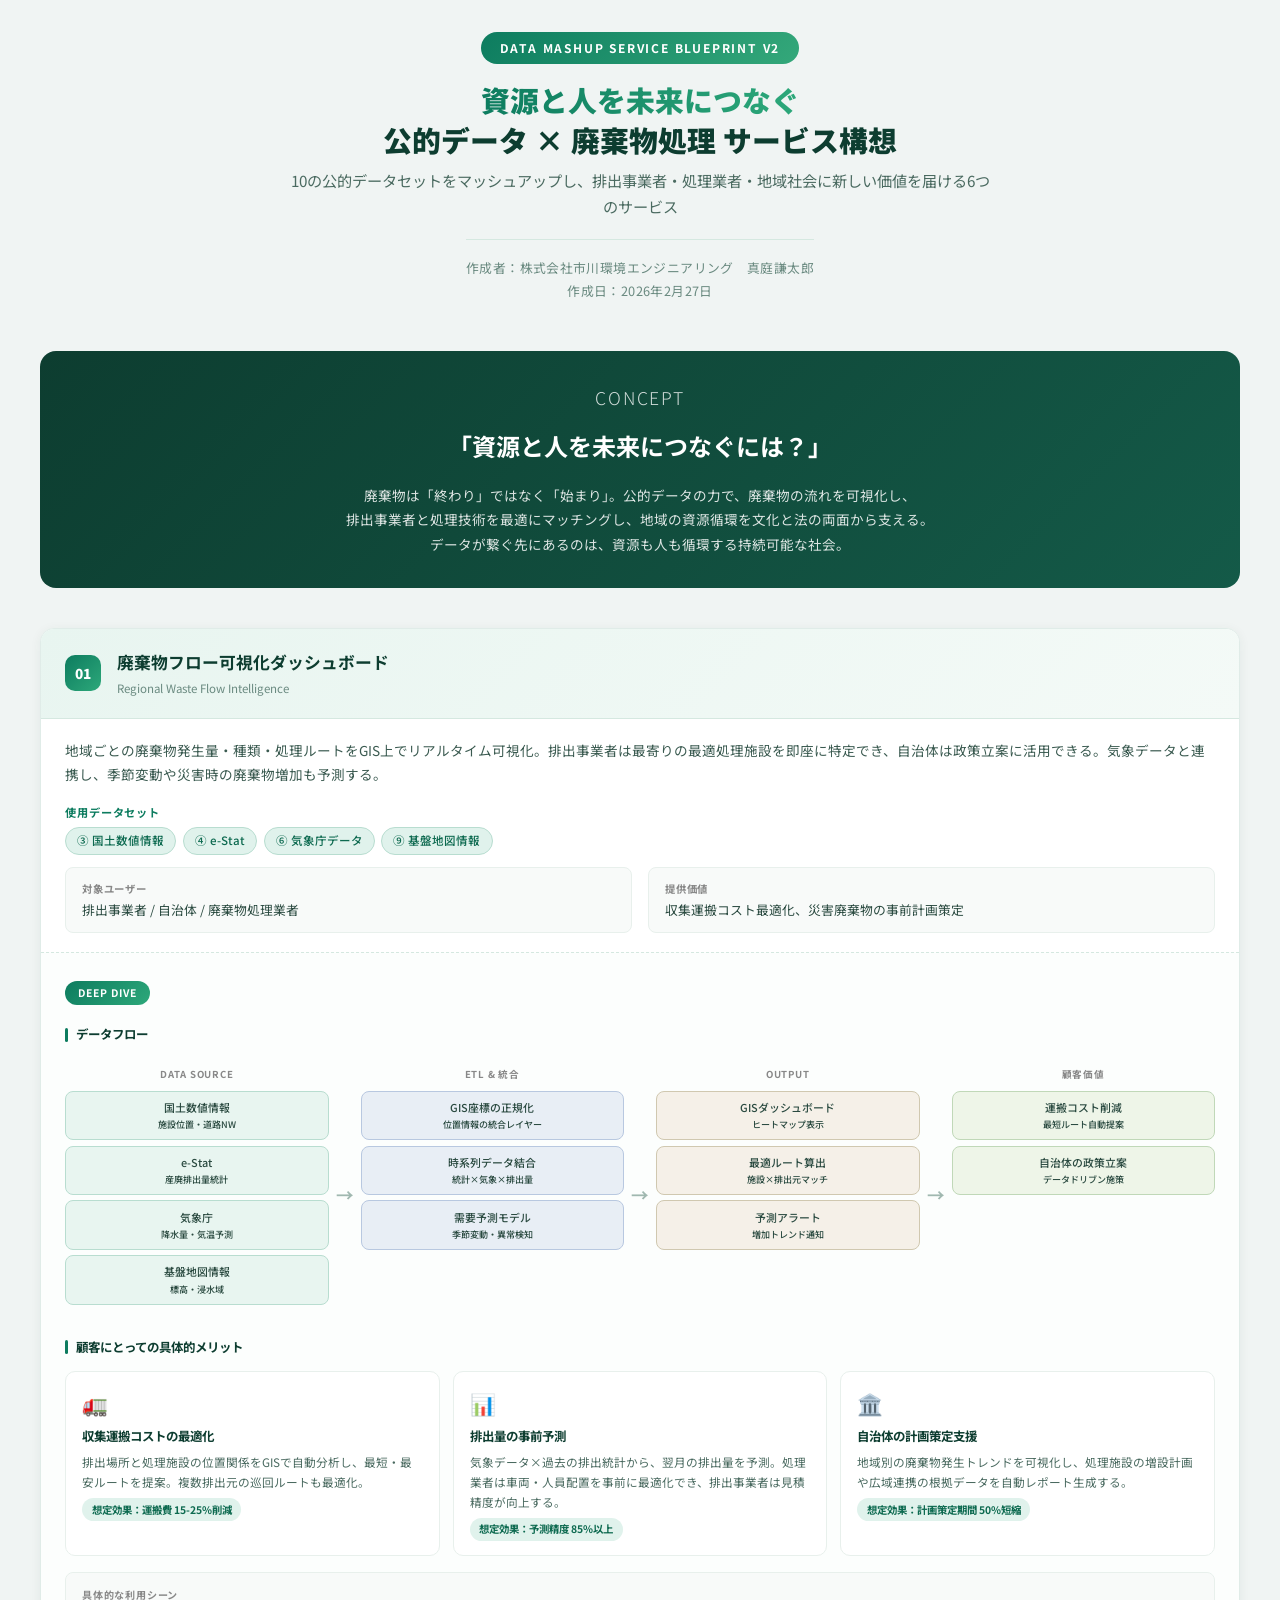
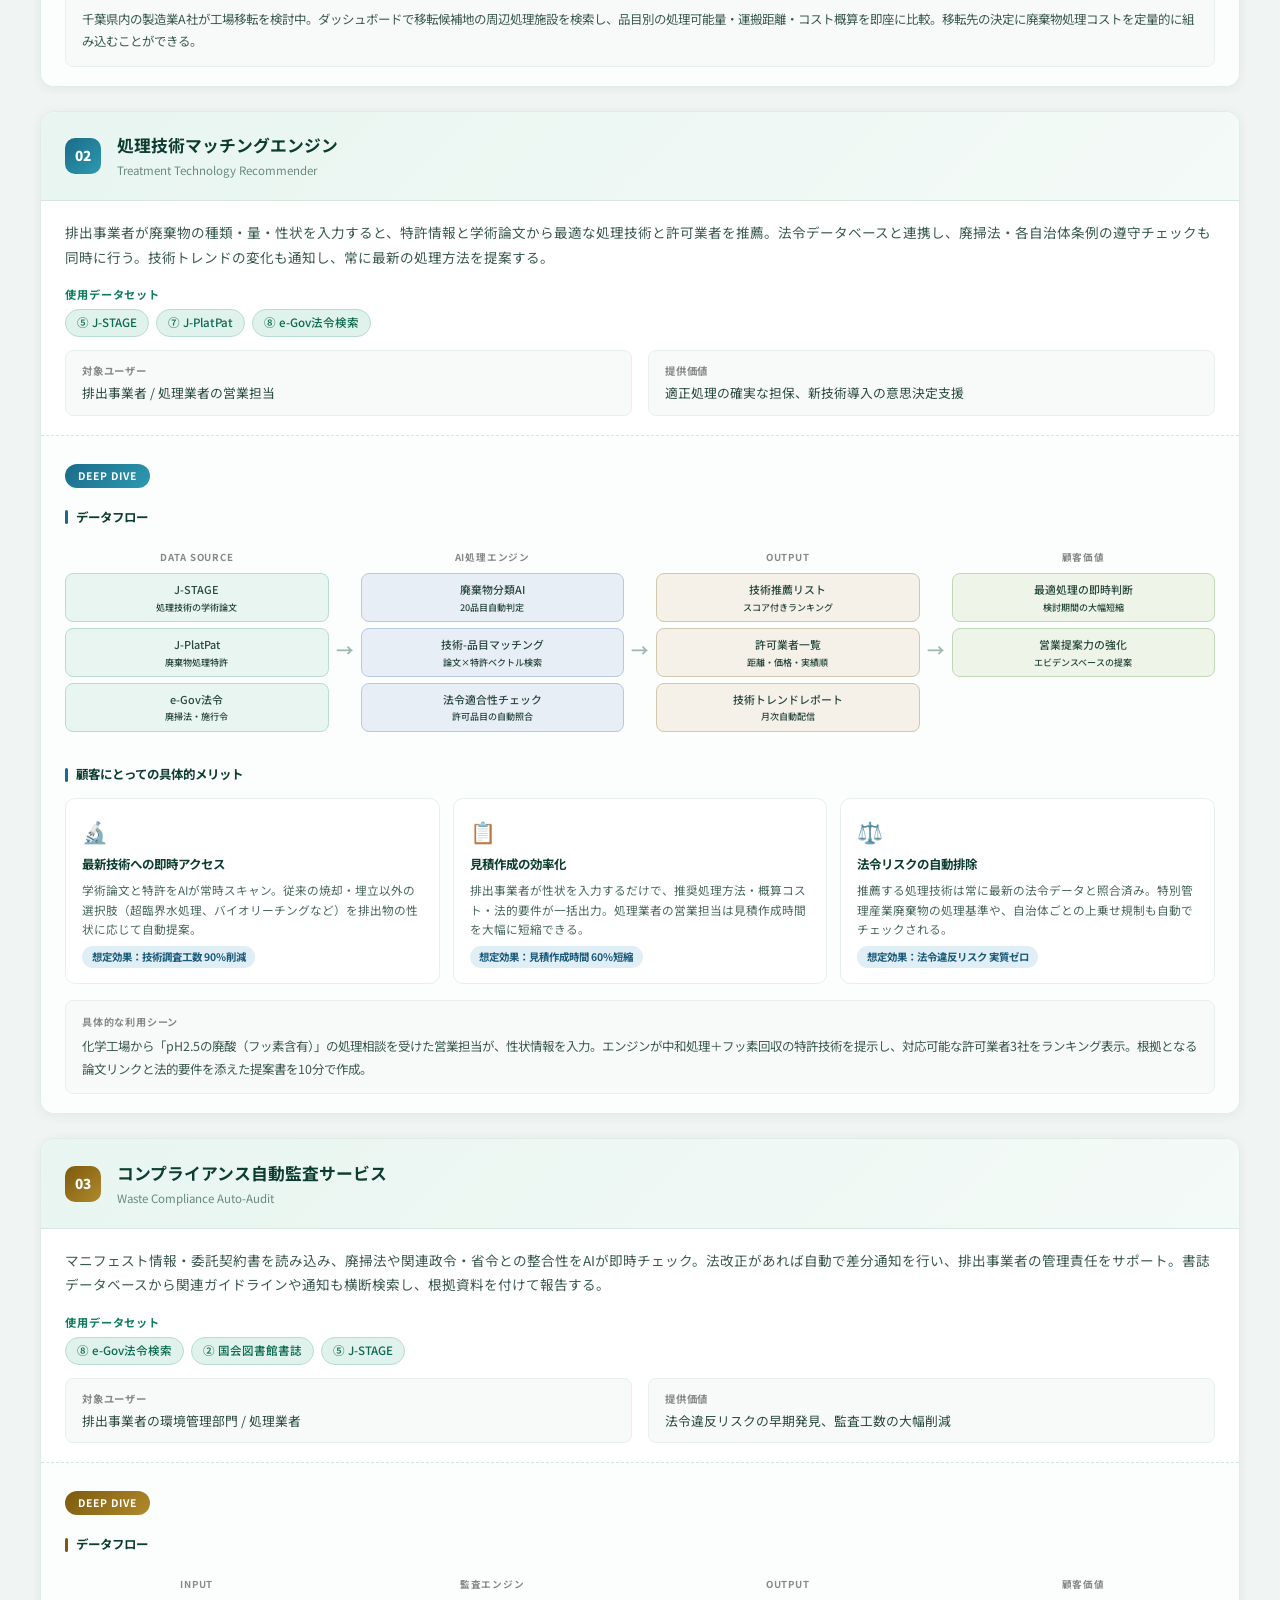
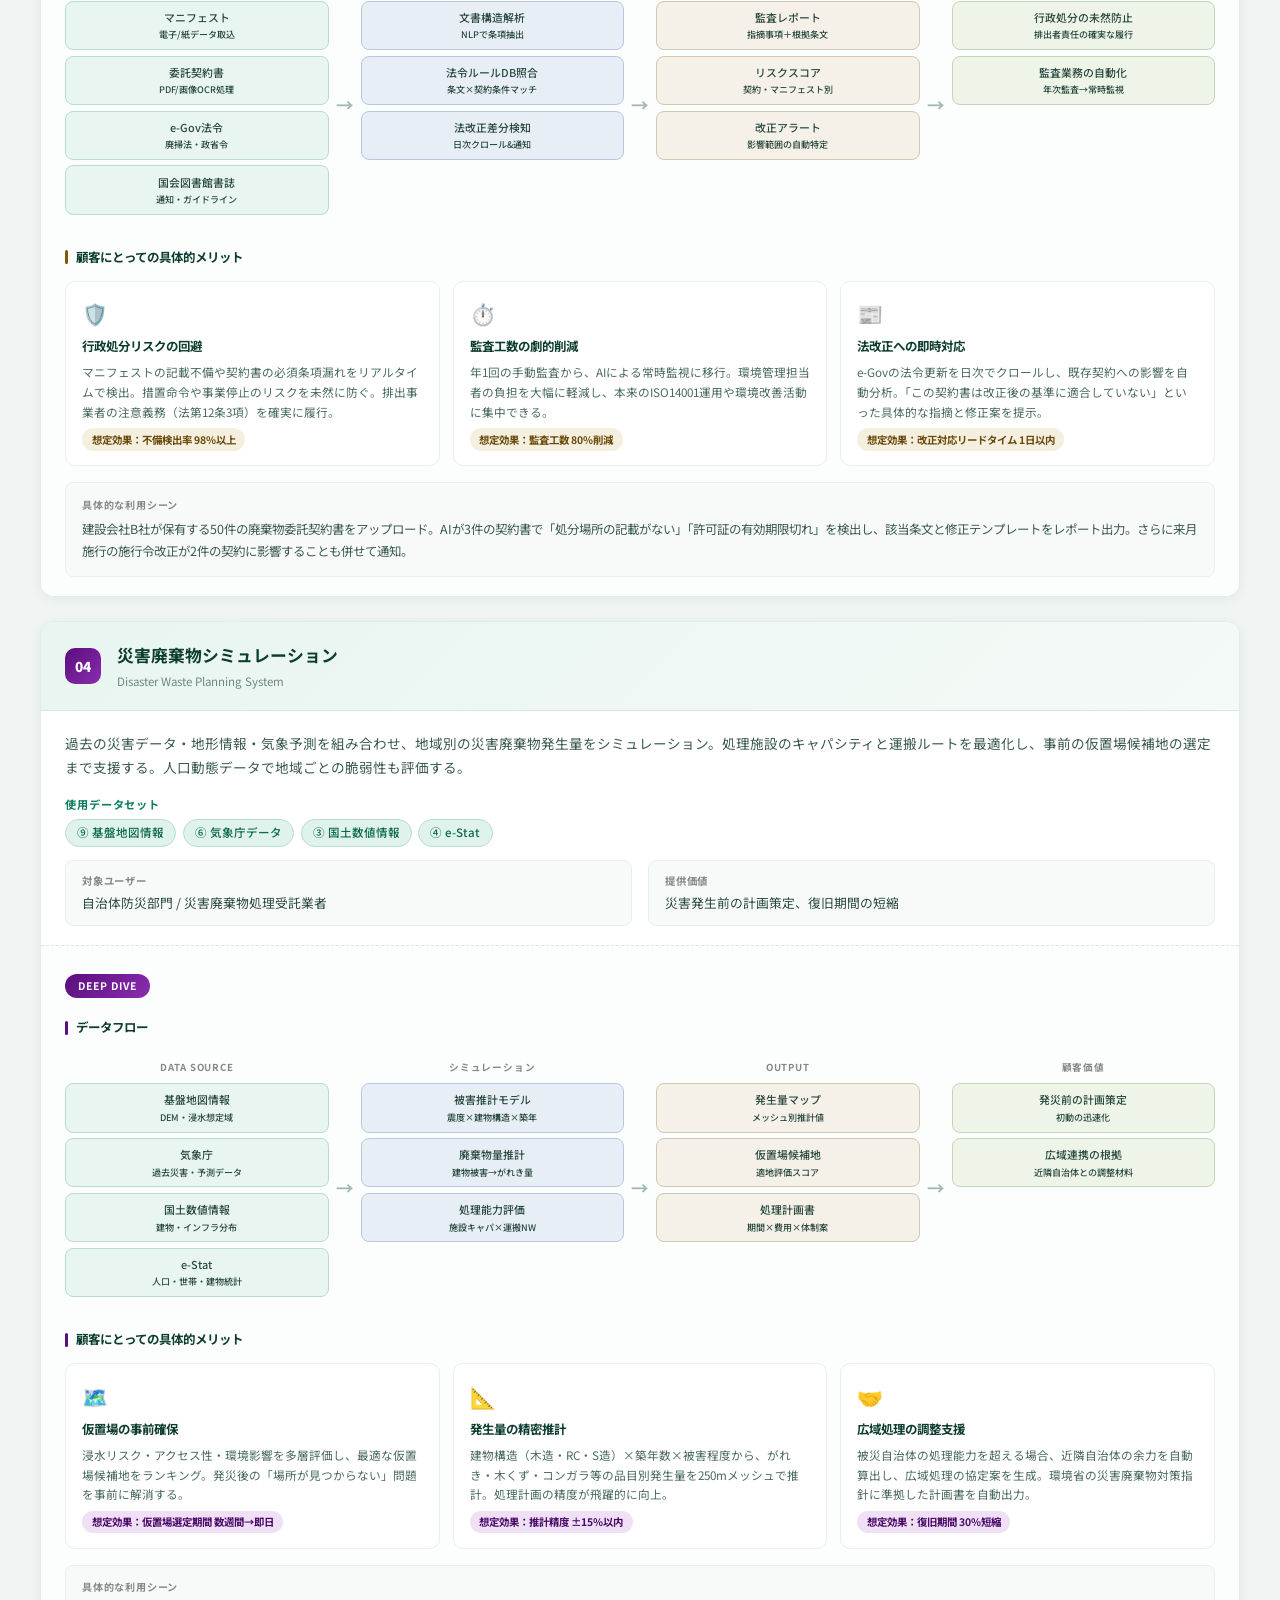
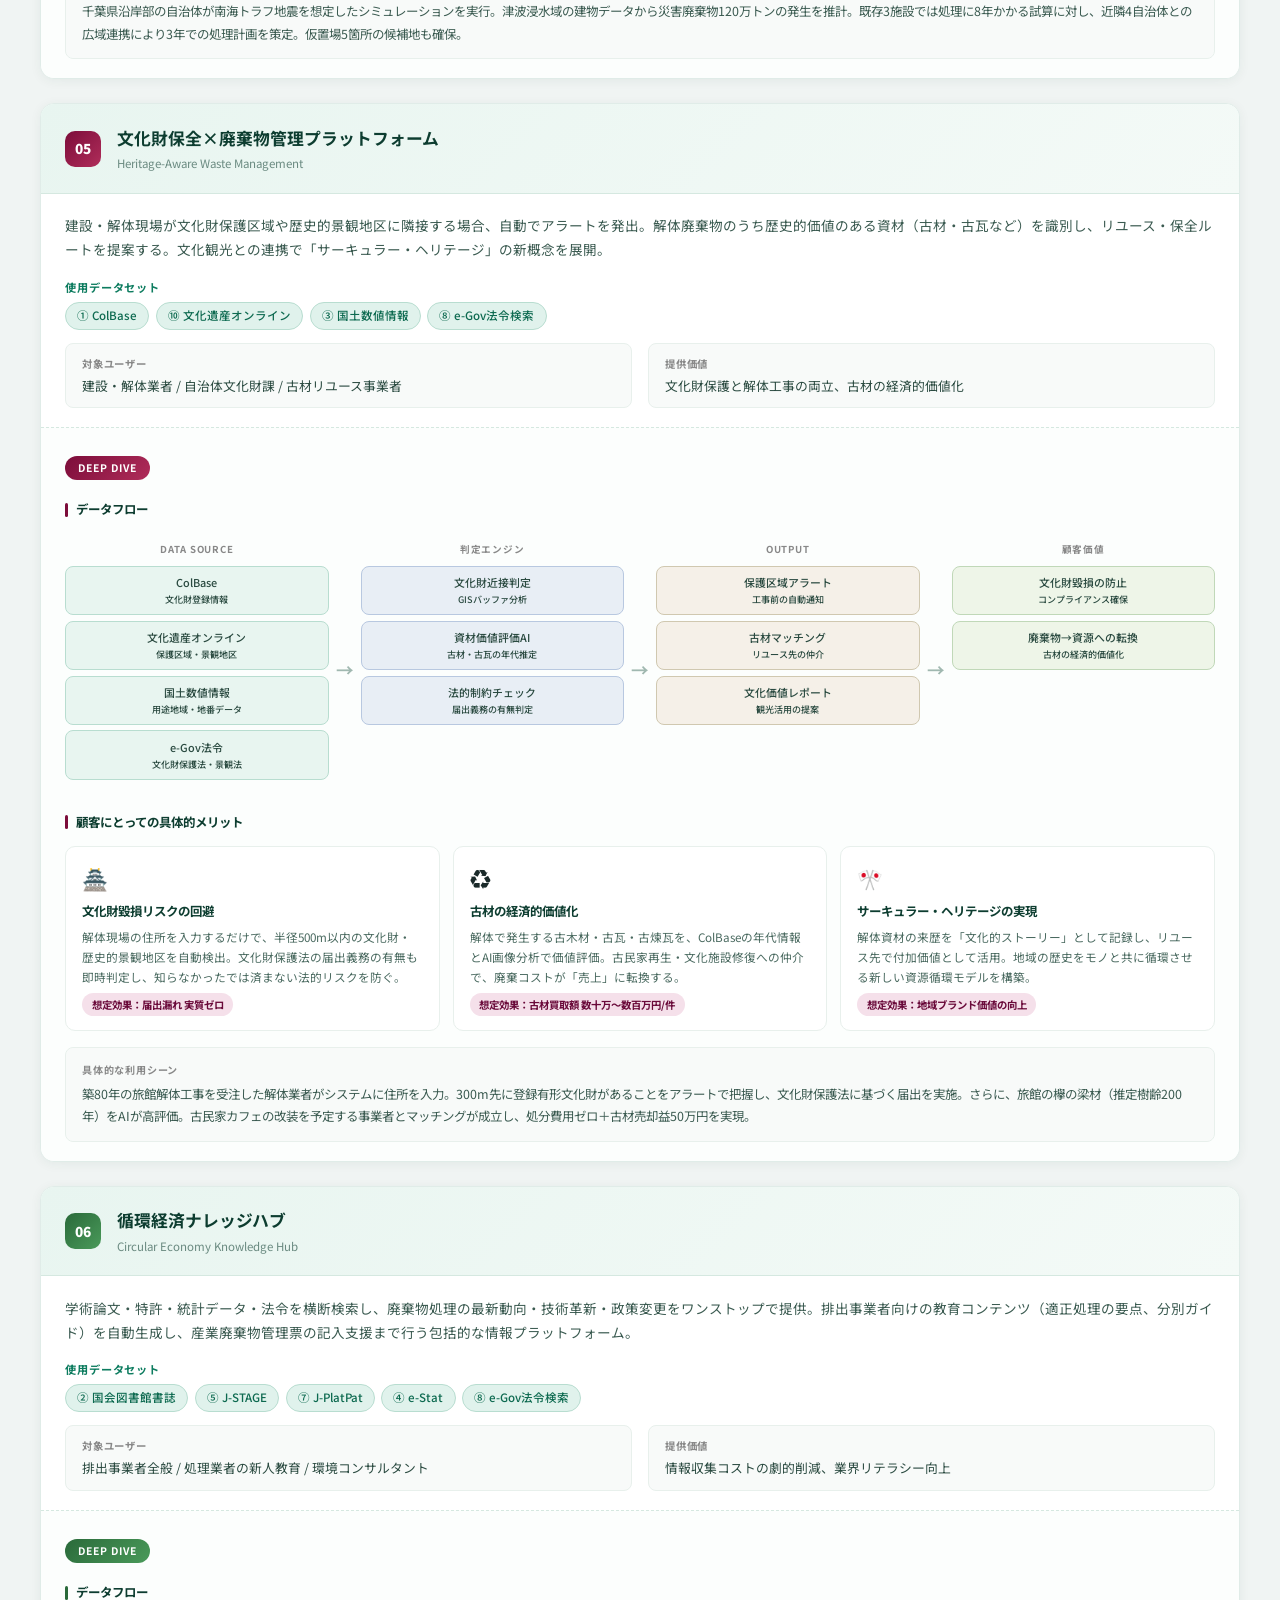
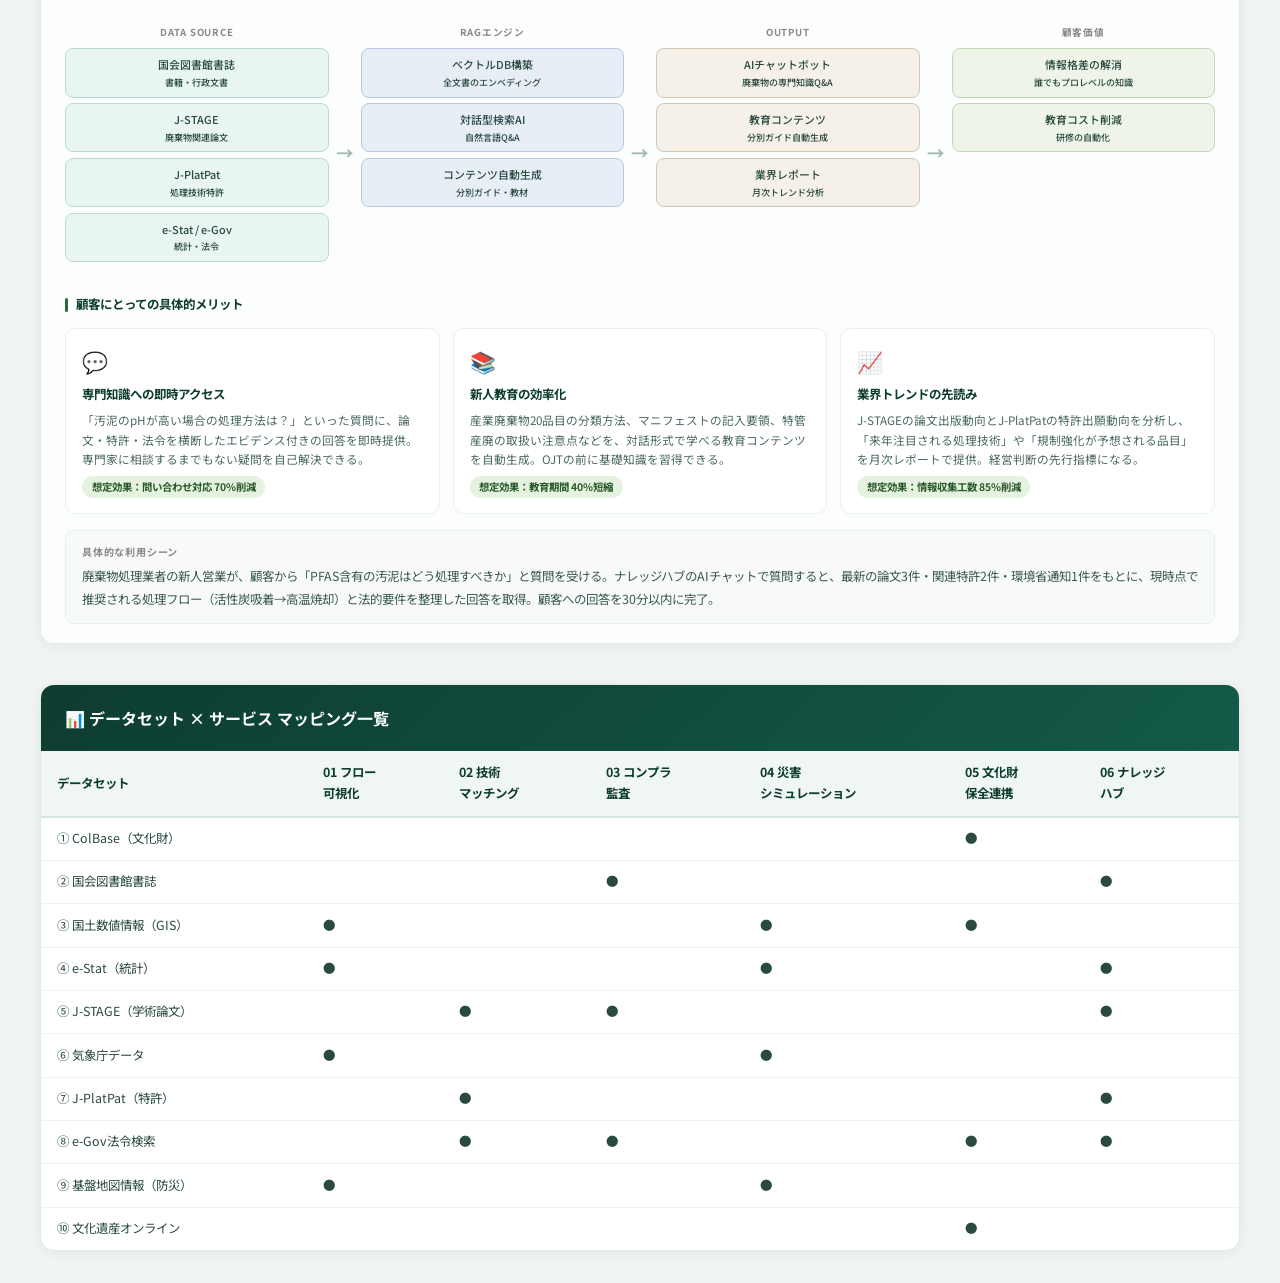
==== mashup_concept_v2.html @ eb4728c0 "2files of concept" ====
<!DOCTYPE html>
<html lang="ja">
<head>
<meta charset="UTF-8">
<meta name="viewport" content="width=device-width, initial-scale=1.0">
<title>資源と人を未来につなぐ — データマッシュアップ構想 v2</title>
<style>
  @import url('https://fonts.googleapis.com/css2?family=Noto+Sans+JP:wght@300;400;500;700;900&display=swap');

  * { margin: 0; padding: 0; box-sizing: border-box; }

  body {
    font-family: 'Noto Sans JP', sans-serif;
    background: #f0f4f3;
    color: #1a2a2a;
    padding: 2rem 1.5rem;
    line-height: 1.7;
  }

  .container {
    max-width: 1200px;
    margin: 0 auto;
  }

  /* Header */
  .header {
    text-align: center;
    margin-bottom: 3rem;
  }
  .header .label {
    display: inline-block;
    background: linear-gradient(135deg, #0d7c5f, #34a87a);
    color: #fff;
    font-size: 0.75rem;
    font-weight: 700;
    letter-spacing: 0.15em;
    padding: 0.35rem 1.2rem;
    border-radius: 100px;
    margin-bottom: 1rem;
    text-transform: uppercase;
  }
  .header h1 {
    font-size: 1.8rem;
    font-weight: 900;
    color: #0d3d30;
    line-height: 1.4;
    margin-bottom: 0.5rem;
  }
  .header h1 span {
    background: linear-gradient(90deg, #0d7c5f, #2da87a);
    -webkit-background-clip: text;
    -webkit-text-fill-color: transparent;
  }
  .header p.subtitle {
    font-size: 0.95rem;
    color: #4a6a60;
    max-width: 700px;
    margin: 0 auto;
  }
  .header .author-info {
    margin-top: 1.2rem;
    padding-top: 1rem;
    border-top: 1px solid #d5e8e0;
    display: inline-block;
  }
  .header .author-info p {
    font-size: 0.8rem;
    color: #6a8a80;
    line-height: 1.8;
    letter-spacing: 0.03em;
  }

  /* Vision Statement */
  .vision {
    background: linear-gradient(135deg, #0d3d30 0%, #145a48 100%);
    color: #fff;
    border-radius: 16px;
    padding: 2rem 2.5rem;
    margin-bottom: 2.5rem;
    text-align: center;
  }
  .vision h2 {
    font-size: 1.1rem;
    font-weight: 300;
    letter-spacing: 0.1em;
    margin-bottom: 0.8rem;
    opacity: 0.8;
  }
  .vision .concept {
    font-size: 1.5rem;
    font-weight: 700;
    margin-bottom: 1rem;
  }
  .vision p {
    font-size: 0.85rem;
    line-height: 1.8;
    opacity: 0.85;
    max-width: 800px;
    margin: 0 auto;
  }

  /* Service Cards */
  .services {
    display: flex;
    flex-direction: column;
    gap: 1.5rem;
    margin-bottom: 2.5rem;
  }

  .service-card {
    background: #fff;
    border-radius: 14px;
    overflow: hidden;
    box-shadow: 0 2px 12px rgba(13, 61, 48, 0.06);
    border: 1px solid #e0ece8;
    transition: box-shadow 0.2s;
  }
  .service-card:hover {
    box-shadow: 0 6px 24px rgba(13, 61, 48, 0.12);
  }

  .card-header {
    display: flex;
    align-items: center;
    gap: 1rem;
    padding: 1.2rem 1.5rem;
    background: linear-gradient(135deg, #e8f5f0, #f4faf7);
    border-bottom: 1px solid #d5e8e0;
  }
  .card-num {
    flex-shrink: 0;
    width: 36px;
    height: 36px;
    border-radius: 10px;
    display: flex;
    align-items: center;
    justify-content: center;
    font-size: 0.85rem;
    font-weight: 900;
    color: #fff;
  }
  .card-header h3 {
    font-size: 1.05rem;
    font-weight: 700;
    color: #0d3d30;
  }
  .card-header h3 small {
    display: block;
    font-size: 0.72rem;
    font-weight: 400;
    color: #6a8a80;
    margin-top: 2px;
  }

  .card-body {
    padding: 1.2rem 1.5rem;
  }

  .card-body .desc {
    font-size: 0.85rem;
    color: #3a5a50;
    margin-bottom: 1rem;
    line-height: 1.8;
  }

  /* Data Tags */
  .data-row {
    margin-bottom: 0.8rem;
  }
  .data-row-label {
    font-size: 0.7rem;
    font-weight: 700;
    color: #0d7c5f;
    letter-spacing: 0.08em;
    margin-bottom: 0.3rem;
    text-transform: uppercase;
  }
  .tags {
    display: flex;
    flex-wrap: wrap;
    gap: 0.4rem;
  }
  .tag {
    display: inline-block;
    font-size: 0.72rem;
    padding: 0.2rem 0.7rem;
    border-radius: 100px;
    font-weight: 500;
  }
  .tag.primary {
    background: #e0f2ec;
    color: #0d6a50;
    border: 1px solid #b8ddd0;
  }
  .tag.secondary {
    background: #f0f0f5;
    color: #555;
    border: 1px solid #ddd;
  }

  /* Target / Value */
  .meta-row {
    display: flex;
    gap: 1rem;
    margin-top: 0.8rem;
    flex-wrap: wrap;
  }
  .meta-item {
    flex: 1;
    min-width: 200px;
    background: #f8faf9;
    border-radius: 8px;
    padding: 0.7rem 1rem;
    border: 1px solid #e8f0ec;
  }
  .meta-item .meta-label {
    font-size: 0.65rem;
    font-weight: 700;
    color: #888;
    letter-spacing: 0.08em;
    text-transform: uppercase;
    margin-bottom: 0.2rem;
  }
  .meta-item .meta-value {
    font-size: 0.8rem;
    color: #2a4a40;
    line-height: 1.6;
  }

  /* Color per card */
  .c1 .card-num { background: linear-gradient(135deg, #0d7c5f, #2da87a); }
  .c2 .card-num { background: linear-gradient(135deg, #1a6b8a, #2d9ab0); }
  .c3 .card-num { background: linear-gradient(135deg, #7c5a0d, #b08a2d); }
  .c4 .card-num { background: linear-gradient(135deg, #5a0d7c, #8a2db0); }
  .c5 .card-num { background: linear-gradient(135deg, #7c0d3a, #b02d5a); }
  .c6 .card-num { background: linear-gradient(135deg, #2a6a3a, #4a9a5a); }

  /* ===== Deep Dive Section (NEW) ===== */
  .deep-dive {
    border-top: 1px dashed #d5e8e0;
    padding: 1.5rem 1.5rem 1.2rem;
    background: #fcfefD;
  }

  .deep-dive-label {
    font-size: 0.65rem;
    font-weight: 700;
    color: #fff;
    letter-spacing: 0.1em;
    text-transform: uppercase;
    display: inline-block;
    padding: 0.2rem 0.8rem;
    border-radius: 100px;
    margin-bottom: 1.2rem;
  }
  .c1 .deep-dive-label { background: linear-gradient(135deg, #0d7c5f, #2da87a); }
  .c2 .deep-dive-label { background: linear-gradient(135deg, #1a6b8a, #2d9ab0); }
  .c3 .deep-dive-label { background: linear-gradient(135deg, #7c5a0d, #b08a2d); }
  .c4 .deep-dive-label { background: linear-gradient(135deg, #5a0d7c, #8a2db0); }
  .c5 .deep-dive-label { background: linear-gradient(135deg, #7c0d3a, #b02d5a); }
  .c6 .deep-dive-label { background: linear-gradient(135deg, #2a6a3a, #4a9a5a); }

  /* Data Flow Diagram */
  .flow-section {
    margin-bottom: 1.5rem;
  }
  .flow-section-title {
    font-size: 0.78rem;
    font-weight: 700;
    color: #0d3d30;
    margin-bottom: 0.8rem;
    display: flex;
    align-items: center;
    gap: 0.5rem;
  }
  .flow-section-title::before {
    content: '';
    display: inline-block;
    width: 3px;
    height: 14px;
    border-radius: 2px;
  }
  .c1 .flow-section-title::before { background: #0d7c5f; }
  .c2 .flow-section-title::before { background: #1a6b8a; }
  .c3 .flow-section-title::before { background: #7c5a0d; }
  .c4 .flow-section-title::before { background: #5a0d7c; }
  .c5 .flow-section-title::before { background: #7c0d3a; }
  .c6 .flow-section-title::before { background: #2a6a3a; }

  /* Flow Diagram */
  .flow-diagram {
    display: flex;
    align-items: stretch;
    gap: 0;
    overflow-x: auto;
    padding: 0.5rem 0;
    margin-bottom: 0.5rem;
  }

  .flow-col {
    display: flex;
    flex-direction: column;
    align-items: center;
    min-width: 0;
    flex: 1;
  }

  .flow-phase-label {
    font-size: 0.6rem;
    font-weight: 700;
    color: #888;
    letter-spacing: 0.08em;
    text-transform: uppercase;
    margin-bottom: 0.5rem;
    text-align: center;
    white-space: nowrap;
  }

  .flow-box-group {
    display: flex;
    flex-direction: column;
    gap: 0.35rem;
    width: 100%;
  }

  .flow-box {
    background: #fff;
    border: 1.5px solid #d0ddd8;
    border-radius: 8px;
    padding: 0.45rem 0.6rem;
    font-size: 0.68rem;
    color: #2a4a40;
    text-align: center;
    line-height: 1.5;
    font-weight: 500;
    transition: border-color 0.2s;
  }
  .flow-box.source { border-color: #b8ddd0; background: #e8f5f0; }
  .flow-box.process { border-color: #b8c8e0; background: #e8eef5; }
  .flow-box.output { border-color: #d0c8b0; background: #f5f0e8; }
  .flow-box.value { border-color: #c0d8b8; background: #eef5e8; }

  .flow-arrow-col {
    display: flex;
    align-items: center;
    justify-content: center;
    min-width: 32px;
    flex-shrink: 0;
    padding-top: 1.2rem;
  }
  .flow-arrow {
    color: #a0b8b0;
    font-size: 1.1rem;
    font-weight: 700;
  }

  /* Benefit Section */
  .benefit-section {
    margin-top: 0.5rem;
  }

  .benefit-grid {
    display: grid;
    grid-template-columns: repeat(auto-fit, minmax(240px, 1fr));
    gap: 0.8rem;
  }

  .benefit-card {
    border-radius: 10px;
    padding: 0.9rem 1rem;
    border: 1px solid #e8f0ec;
    background: #fff;
  }
  .benefit-card .benefit-icon {
    font-size: 1.3rem;
    margin-bottom: 0.3rem;
  }
  .benefit-card .benefit-title {
    font-size: 0.78rem;
    font-weight: 700;
    color: #0d3d30;
    margin-bottom: 0.3rem;
  }
  .benefit-card .benefit-desc {
    font-size: 0.73rem;
    color: #4a6a60;
    line-height: 1.7;
  }
  .benefit-card .benefit-metric {
    display: inline-block;
    margin-top: 0.4rem;
    font-size: 0.65rem;
    font-weight: 700;
    padding: 0.15rem 0.6rem;
    border-radius: 100px;
  }
  .c1 .benefit-metric { background: #e0f2ec; color: #0d6a50; }
  .c2 .benefit-metric { background: #e0eef5; color: #1a5a7a; }
  .c3 .benefit-metric { background: #f5efe0; color: #6a4a0a; }
  .c4 .benefit-metric { background: #f0e0f5; color: #4a0a6a; }
  .c5 .benefit-metric { background: #f5e0ea; color: #6a0a3a; }
  .c6 .benefit-metric { background: #e5f2e0; color: #2a5a2a; }

  /* Use Case Box */
  .use-case {
    margin-top: 1rem;
    background: #f8faf9;
    border-radius: 8px;
    padding: 0.8rem 1rem;
    border: 1px solid #e8f0ec;
  }
  .use-case-label {
    font-size: 0.63rem;
    font-weight: 700;
    color: #888;
    letter-spacing: 0.08em;
    text-transform: uppercase;
    margin-bottom: 0.3rem;
  }
  .use-case p {
    font-size: 0.78rem;
    color: #3a5a50;
    line-height: 1.8;
  }

  /* Footer Summary Table */
  .summary {
    background: #fff;
    border-radius: 14px;
    overflow: hidden;
    box-shadow: 0 2px 12px rgba(13, 61, 48, 0.06);
    border: 1px solid #e0ece8;
  }
  .summary h2 {
    padding: 1.2rem 1.5rem;
    font-size: 1rem;
    font-weight: 700;
    background: linear-gradient(135deg, #0d3d30, #145a48);
    color: #fff;
  }
  .summary table {
    width: 100%;
    border-collapse: collapse;
    font-size: 0.78rem;
  }
  .summary th {
    background: #f0f6f3;
    color: #0d3d30;
    font-weight: 700;
    text-align: left;
    padding: 0.7rem 1rem;
    border-bottom: 2px solid #d5e8e0;
    white-space: nowrap;
  }
  .summary td {
    padding: 0.7rem 1rem;
    border-bottom: 1px solid #eef3f0;
    vertical-align: top;
    color: #2a4a40;
    line-height: 1.6;
  }
  .summary tr:last-child td { border-bottom: none; }
  .summary tr:hover td { background: #f8fdfb; }
  .ds-check { color: #0d7c5f; font-weight: 700; }
</style>
</head>
<body>

<div class="container">

  <!-- Header -->
  <div class="header">
    <div class="label">Data Mashup Service Blueprint v2</div>
    <h1><span>資源と人を未来につなぐ</span><br>公的データ × 廃棄物処理 サービス構想</h1>
    <p class="subtitle">10の公的データセットをマッシュアップし、排出事業者・処理業者・地域社会に新しい価値を届ける6つのサービス</p>
    <div class="author-info">
      <p>作成者：株式会社市川環境エンジニアリング　真庭謙太郎</p>
      <p>作成日：2026年2月27日</p>
    </div>
  </div>

  <!-- Vision -->
  <div class="vision">
    <h2>CONCEPT</h2>
    <div class="concept">「資源と人を未来につなぐには？」</div>
    <p>
      廃棄物は「終わり」ではなく「始まり」。公的データの力で、廃棄物の流れを可視化し、<br>
      排出事業者と処理技術を最適にマッチングし、地域の資源循環を文化と法の両面から支える。<br>
      データが繋ぐ先にあるのは、資源も人も循環する持続可能な社会。
    </p>
  </div>

  <!-- Service Cards -->
  <div class="services">

    <!-- ======================== Service 01 ======================== -->
    <div class="service-card c1">
      <div class="card-header">
        <div class="card-num">01</div>
        <h3>廃棄物フロー可視化ダッシュボード<small>Regional Waste Flow Intelligence</small></h3>
      </div>
      <div class="card-body">
        <p class="desc">
          地域ごとの廃棄物発生量・種類・処理ルートをGIS上でリアルタイム可視化。排出事業者は最寄りの最適処理施設を即座に特定でき、自治体は政策立案に活用できる。気象データと連携し、季節変動や災害時の廃棄物増加も予測する。
        </p>
        <div class="data-row">
          <div class="data-row-label">使用データセット</div>
          <div class="tags">
            <span class="tag primary">③ 国土数値情報</span>
            <span class="tag primary">④ e-Stat</span>
            <span class="tag primary">⑥ 気象庁データ</span>
            <span class="tag primary">⑨ 基盤地図情報</span>
          </div>
        </div>
        <div class="meta-row">
          <div class="meta-item">
            <div class="meta-label">対象ユーザー</div>
            <div class="meta-value">排出事業者 / 自治体 / 廃棄物処理業者</div>
          </div>
          <div class="meta-item">
            <div class="meta-label">提供価値</div>
            <div class="meta-value">収集運搬コスト最適化、災害廃棄物の事前計画策定</div>
          </div>
        </div>
      </div>

      <!-- Deep Dive -->
      <div class="deep-dive">
        <div class="deep-dive-label">Deep Dive</div>

        <div class="flow-section">
          <div class="flow-section-title">データフロー</div>
          <div class="flow-diagram">
            <div class="flow-col">
              <div class="flow-phase-label">DATA SOURCE</div>
              <div class="flow-box-group">
                <div class="flow-box source">国土数値情報<br><small>施設位置・道路NW</small></div>
                <div class="flow-box source">e-Stat<br><small>産廃排出量統計</small></div>
                <div class="flow-box source">気象庁<br><small>降水量・気温予測</small></div>
                <div class="flow-box source">基盤地図情報<br><small>標高・浸水域</small></div>
              </div>
            </div>
            <div class="flow-arrow-col"><span class="flow-arrow">→</span></div>
            <div class="flow-col">
              <div class="flow-phase-label">ETL &amp; 統合</div>
              <div class="flow-box-group">
                <div class="flow-box process">GIS座標の正規化<br><small>位置情報の統合レイヤー</small></div>
                <div class="flow-box process">時系列データ結合<br><small>統計×気象×排出量</small></div>
                <div class="flow-box process">需要予測モデル<br><small>季節変動・異常検知</small></div>
              </div>
            </div>
            <div class="flow-arrow-col"><span class="flow-arrow">→</span></div>
            <div class="flow-col">
              <div class="flow-phase-label">OUTPUT</div>
              <div class="flow-box-group">
                <div class="flow-box output">GISダッシュボード<br><small>ヒートマップ表示</small></div>
                <div class="flow-box output">最適ルート算出<br><small>施設×排出元マッチ</small></div>
                <div class="flow-box output">予測アラート<br><small>増加トレンド通知</small></div>
              </div>
            </div>
            <div class="flow-arrow-col"><span class="flow-arrow">→</span></div>
            <div class="flow-col">
              <div class="flow-phase-label">顧客価値</div>
              <div class="flow-box-group">
                <div class="flow-box value">運搬コスト削減<br><small>最短ルート自動提案</small></div>
                <div class="flow-box value">自治体の政策立案<br><small>データドリブン施策</small></div>
              </div>
            </div>
          </div>
        </div>

        <div class="benefit-section">
          <div class="flow-section-title">顧客にとっての具体的メリット</div>
          <div class="benefit-grid">
            <div class="benefit-card">
              <div class="benefit-icon">🚛</div>
              <div class="benefit-title">収集運搬コストの最適化</div>
              <div class="benefit-desc">排出場所と処理施設の位置関係をGISで自動分析し、最短・最安ルートを提案。複数排出元の巡回ルートも最適化。</div>
              <span class="benefit-metric">想定効果：運搬費 15-25%削減</span>
            </div>
            <div class="benefit-card">
              <div class="benefit-icon">📊</div>
              <div class="benefit-title">排出量の事前予測</div>
              <div class="benefit-desc">気象データ×過去の排出統計から、翌月の排出量を予測。処理業者は車両・人員配置を事前に最適化でき、排出事業者は見積精度が向上する。</div>
              <span class="benefit-metric">想定効果：予測精度 85%以上</span>
            </div>
            <div class="benefit-card">
              <div class="benefit-icon">🏛️</div>
              <div class="benefit-title">自治体の計画策定支援</div>
              <div class="benefit-desc">地域別の廃棄物発生トレンドを可視化し、処理施設の増設計画や広域連携の根拠データを自動レポート生成する。</div>
              <span class="benefit-metric">想定効果：計画策定期間 50%短縮</span>
            </div>
          </div>
        </div>

        <div class="use-case">
          <div class="use-case-label">具体的な利用シーン</div>
          <p>千葉県内の製造業A社が工場移転を検討中。ダッシュボードで移転候補地の周辺処理施設を検索し、品目別の処理可能量・運搬距離・コスト概算を即座に比較。移転先の決定に廃棄物処理コストを定量的に組み込むことができる。</p>
        </div>
      </div>
    </div>

    <!-- ======================== Service 02 ======================== -->
    <div class="service-card c2">
      <div class="card-header">
        <div class="card-num">02</div>
        <h3>処理技術マッチングエンジン<small>Treatment Technology Recommender</small></h3>
      </div>
      <div class="card-body">
        <p class="desc">
          排出事業者が廃棄物の種類・量・性状を入力すると、特許情報と学術論文から最適な処理技術と許可業者を推薦。法令データベースと連携し、廃掃法・各自治体条例の遵守チェックも同時に行う。技術トレンドの変化も通知し、常に最新の処理方法を提案する。
        </p>
        <div class="data-row">
          <div class="data-row-label">使用データセット</div>
          <div class="tags">
            <span class="tag primary">⑤ J-STAGE</span>
            <span class="tag primary">⑦ J-PlatPat</span>
            <span class="tag primary">⑧ e-Gov法令検索</span>
          </div>
        </div>
        <div class="meta-row">
          <div class="meta-item">
            <div class="meta-label">対象ユーザー</div>
            <div class="meta-value">排出事業者 / 処理業者の営業担当</div>
          </div>
          <div class="meta-item">
            <div class="meta-label">提供価値</div>
            <div class="meta-value">適正処理の確実な担保、新技術導入の意思決定支援</div>
          </div>
        </div>
      </div>

      <!-- Deep Dive -->
      <div class="deep-dive">
        <div class="deep-dive-label">Deep Dive</div>

        <div class="flow-section">
          <div class="flow-section-title">データフロー</div>
          <div class="flow-diagram">
            <div class="flow-col">
              <div class="flow-phase-label">DATA SOURCE</div>
              <div class="flow-box-group">
                <div class="flow-box source">J-STAGE<br><small>処理技術の学術論文</small></div>
                <div class="flow-box source">J-PlatPat<br><small>廃棄物処理特許</small></div>
                <div class="flow-box source">e-Gov法令<br><small>廃掃法・施行令</small></div>
              </div>
            </div>
            <div class="flow-arrow-col"><span class="flow-arrow">→</span></div>
            <div class="flow-col">
              <div class="flow-phase-label">AI処理エンジン</div>
              <div class="flow-box-group">
                <div class="flow-box process">廃棄物分類AI<br><small>20品目自動判定</small></div>
                <div class="flow-box process">技術-品目マッチング<br><small>論文×特許ベクトル検索</small></div>
                <div class="flow-box process">法令適合性チェック<br><small>許可品目の自動照合</small></div>
              </div>
            </div>
            <div class="flow-arrow-col"><span class="flow-arrow">→</span></div>
            <div class="flow-col">
              <div class="flow-phase-label">OUTPUT</div>
              <div class="flow-box-group">
                <div class="flow-box output">技術推薦リスト<br><small>スコア付きランキング</small></div>
                <div class="flow-box output">許可業者一覧<br><small>距離・価格・実績順</small></div>
                <div class="flow-box output">技術トレンドレポート<br><small>月次自動配信</small></div>
              </div>
            </div>
            <div class="flow-arrow-col"><span class="flow-arrow">→</span></div>
            <div class="flow-col">
              <div class="flow-phase-label">顧客価値</div>
              <div class="flow-box-group">
                <div class="flow-box value">最適処理の即時判断<br><small>検討期間の大幅短縮</small></div>
                <div class="flow-box value">営業提案力の強化<br><small>エビデンスベースの提案</small></div>
              </div>
            </div>
          </div>
        </div>

        <div class="benefit-section">
          <div class="flow-section-title">顧客にとっての具体的メリット</div>
          <div class="benefit-grid">
            <div class="benefit-card">
              <div class="benefit-icon">🔬</div>
              <div class="benefit-title">最新技術への即時アクセス</div>
              <div class="benefit-desc">学術論文と特許をAIが常時スキャン。従来の焼却・埋立以外の選択肢（超臨界水処理、バイオリーチングなど）を排出物の性状に応じて自動提案。</div>
              <span class="benefit-metric">想定効果：技術調査工数 90%削減</span>
            </div>
            <div class="benefit-card">
              <div class="benefit-icon">📋</div>
              <div class="benefit-title">見積作成の効率化</div>
              <div class="benefit-desc">排出事業者が性状を入力するだけで、推奨処理方法・概算コスト・法的要件が一括出力。処理業者の営業担当は見積作成時間を大幅に短縮できる。</div>
              <span class="benefit-metric">想定効果：見積作成時間 60%短縮</span>
            </div>
            <div class="benefit-card">
              <div class="benefit-icon">⚖️</div>
              <div class="benefit-title">法令リスクの自動排除</div>
              <div class="benefit-desc">推薦する処理技術は常に最新の法令データと照合済み。特別管理産業廃棄物の処理基準や、自治体ごとの上乗せ規制も自動でチェックされる。</div>
              <span class="benefit-metric">想定効果：法令違反リスク 実質ゼロ</span>
            </div>
          </div>
        </div>

        <div class="use-case">
          <div class="use-case-label">具体的な利用シーン</div>
          <p>化学工場から「pH2.5の廃酸（フッ素含有）」の処理相談を受けた営業担当が、性状情報を入力。エンジンが中和処理＋フッ素回収の特許技術を提示し、対応可能な許可業者3社をランキング表示。根拠となる論文リンクと法的要件を添えた提案書を10分で作成。</p>
        </div>
      </div>
    </div>

    <!-- ======================== Service 03 ======================== -->
    <div class="service-card c3">
      <div class="card-header">
        <div class="card-num">03</div>
        <h3>コンプライアンス自動監査サービス<small>Waste Compliance Auto-Audit</small></h3>
      </div>
      <div class="card-body">
        <p class="desc">
          マニフェスト情報・委託契約書を読み込み、廃掃法や関連政令・省令との整合性をAIが即時チェック。法改正があれば自動で差分通知を行い、排出事業者の管理責任をサポート。書誌データベースから関連ガイドラインや通知も横断検索し、根拠資料を付けて報告する。
        </p>
        <div class="data-row">
          <div class="data-row-label">使用データセット</div>
          <div class="tags">
            <span class="tag primary">⑧ e-Gov法令検索</span>
            <span class="tag primary">② 国会図書館書誌</span>
            <span class="tag primary">⑤ J-STAGE</span>
          </div>
        </div>
        <div class="meta-row">
          <div class="meta-item">
            <div class="meta-label">対象ユーザー</div>
            <div class="meta-value">排出事業者の環境管理部門 / 処理業者</div>
          </div>
          <div class="meta-item">
            <div class="meta-label">提供価値</div>
            <div class="meta-value">法令違反リスクの早期発見、監査工数の大幅削減</div>
          </div>
        </div>
      </div>

      <!-- Deep Dive -->
      <div class="deep-dive">
        <div class="deep-dive-label">Deep Dive</div>

        <div class="flow-section">
          <div class="flow-section-title">データフロー</div>
          <div class="flow-diagram">
            <div class="flow-col">
              <div class="flow-phase-label">INPUT</div>
              <div class="flow-box-group">
                <div class="flow-box source">マニフェスト<br><small>電子/紙データ取込</small></div>
                <div class="flow-box source">委託契約書<br><small>PDF/画像OCR処理</small></div>
                <div class="flow-box source">e-Gov法令<br><small>廃掃法・政省令</small></div>
                <div class="flow-box source">国会図書館書誌<br><small>通知・ガイドライン</small></div>
              </div>
            </div>
            <div class="flow-arrow-col"><span class="flow-arrow">→</span></div>
            <div class="flow-col">
              <div class="flow-phase-label">監査エンジン</div>
              <div class="flow-box-group">
                <div class="flow-box process">文書構造解析<br><small>NLPで条項抽出</small></div>
                <div class="flow-box process">法令ルールDB照合<br><small>条文×契約条件マッチ</small></div>
                <div class="flow-box process">法改正差分検知<br><small>日次クロール&amp;通知</small></div>
              </div>
            </div>
            <div class="flow-arrow-col"><span class="flow-arrow">→</span></div>
            <div class="flow-col">
              <div class="flow-phase-label">OUTPUT</div>
              <div class="flow-box-group">
                <div class="flow-box output">監査レポート<br><small>指摘事項＋根拠条文</small></div>
                <div class="flow-box output">リスクスコア<br><small>契約・マニフェスト別</small></div>
                <div class="flow-box output">改正アラート<br><small>影響範囲の自動特定</small></div>
              </div>
            </div>
            <div class="flow-arrow-col"><span class="flow-arrow">→</span></div>
            <div class="flow-col">
              <div class="flow-phase-label">顧客価値</div>
              <div class="flow-box-group">
                <div class="flow-box value">行政処分の未然防止<br><small>排出者責任の確実な履行</small></div>
                <div class="flow-box value">監査業務の自動化<br><small>年次監査→常時監視</small></div>
              </div>
            </div>
          </div>
        </div>

        <div class="benefit-section">
          <div class="flow-section-title">顧客にとっての具体的メリット</div>
          <div class="benefit-grid">
            <div class="benefit-card">
              <div class="benefit-icon">🛡️</div>
              <div class="benefit-title">行政処分リスクの回避</div>
              <div class="benefit-desc">マニフェストの記載不備や契約書の必須条項漏れをリアルタイムで検出。措置命令や事業停止のリスクを未然に防ぐ。排出事業者の注意義務（法第12条3項）を確実に履行。</div>
              <span class="benefit-metric">想定効果：不備検出率 98%以上</span>
            </div>
            <div class="benefit-card">
              <div class="benefit-icon">⏱️</div>
              <div class="benefit-title">監査工数の劇的削減</div>
              <div class="benefit-desc">年1回の手動監査から、AIによる常時監視に移行。環境管理担当者の負担を大幅に軽減し、本来のISO14001運用や環境改善活動に集中できる。</div>
              <span class="benefit-metric">想定効果：監査工数 80%削減</span>
            </div>
            <div class="benefit-card">
              <div class="benefit-icon">📰</div>
              <div class="benefit-title">法改正への即時対応</div>
              <div class="benefit-desc">e-Govの法令更新を日次でクロールし、既存契約への影響を自動分析。「この契約書は改正後の基準に適合していない」といった具体的な指摘と修正案を提示。</div>
              <span class="benefit-metric">想定効果：改正対応リードタイム 1日以内</span>
            </div>
          </div>
        </div>

        <div class="use-case">
          <div class="use-case-label">具体的な利用シーン</div>
          <p>建設会社B社が保有する50件の廃棄物委託契約書をアップロード。AIが3件の契約書で「処分場所の記載がない」「許可証の有効期限切れ」を検出し、該当条文と修正テンプレートをレポート出力。さらに来月施行の施行令改正が2件の契約に影響することも併せて通知。</p>
        </div>
      </div>
    </div>

    <!-- ======================== Service 04 ======================== -->
    <div class="service-card c4">
      <div class="card-header">
        <div class="card-num">04</div>
        <h3>災害廃棄物シミュレーション<small>Disaster Waste Planning System</small></h3>
      </div>
      <div class="card-body">
        <p class="desc">
          過去の災害データ・地形情報・気象予測を組み合わせ、地域別の災害廃棄物発生量をシミュレーション。処理施設のキャパシティと運搬ルートを最適化し、事前の仮置場候補地の選定まで支援する。人口動態データで地域ごとの脆弱性も評価する。
        </p>
        <div class="data-row">
          <div class="data-row-label">使用データセット</div>
          <div class="tags">
            <span class="tag primary">⑨ 基盤地図情報</span>
            <span class="tag primary">⑥ 気象庁データ</span>
            <span class="tag primary">③ 国土数値情報</span>
            <span class="tag primary">④ e-Stat</span>
          </div>
        </div>
        <div class="meta-row">
          <div class="meta-item">
            <div class="meta-label">対象ユーザー</div>
            <div class="meta-value">自治体防災部門 / 災害廃棄物処理受託業者</div>
          </div>
          <div class="meta-item">
            <div class="meta-label">提供価値</div>
            <div class="meta-value">災害発生前の計画策定、復旧期間の短縮</div>
          </div>
        </div>
      </div>

      <!-- Deep Dive -->
      <div class="deep-dive">
        <div class="deep-dive-label">Deep Dive</div>

        <div class="flow-section">
          <div class="flow-section-title">データフロー</div>
          <div class="flow-diagram">
            <div class="flow-col">
              <div class="flow-phase-label">DATA SOURCE</div>
              <div class="flow-box-group">
                <div class="flow-box source">基盤地図情報<br><small>DEM・浸水想定域</small></div>
                <div class="flow-box source">気象庁<br><small>過去災害・予測データ</small></div>
                <div class="flow-box source">国土数値情報<br><small>建物・インフラ分布</small></div>
                <div class="flow-box source">e-Stat<br><small>人口・世帯・建物統計</small></div>
              </div>
            </div>
            <div class="flow-arrow-col"><span class="flow-arrow">→</span></div>
            <div class="flow-col">
              <div class="flow-phase-label">シミュレーション</div>
              <div class="flow-box-group">
                <div class="flow-box process">被害推計モデル<br><small>震度×建物構造×築年</small></div>
                <div class="flow-box process">廃棄物量推計<br><small>建物被害→がれき量</small></div>
                <div class="flow-box process">処理能力評価<br><small>施設キャパ×運搬NW</small></div>
              </div>
            </div>
            <div class="flow-arrow-col"><span class="flow-arrow">→</span></div>
            <div class="flow-col">
              <div class="flow-phase-label">OUTPUT</div>
              <div class="flow-box-group">
                <div class="flow-box output">発生量マップ<br><small>メッシュ別推計値</small></div>
                <div class="flow-box output">仮置場候補地<br><small>適地評価スコア</small></div>
                <div class="flow-box output">処理計画書<br><small>期間×費用×体制案</small></div>
              </div>
            </div>
            <div class="flow-arrow-col"><span class="flow-arrow">→</span></div>
            <div class="flow-col">
              <div class="flow-phase-label">顧客価値</div>
              <div class="flow-box-group">
                <div class="flow-box value">発災前の計画策定<br><small>初動の迅速化</small></div>
                <div class="flow-box value">広域連携の根拠<br><small>近隣自治体との調整材料</small></div>
              </div>
            </div>
          </div>
        </div>

        <div class="benefit-section">
          <div class="flow-section-title">顧客にとっての具体的メリット</div>
          <div class="benefit-grid">
            <div class="benefit-card">
              <div class="benefit-icon">🗺️</div>
              <div class="benefit-title">仮置場の事前確保</div>
              <div class="benefit-desc">浸水リスク・アクセス性・環境影響を多層評価し、最適な仮置場候補地をランキング。発災後の「場所が見つからない」問題を事前に解消する。</div>
              <span class="benefit-metric">想定効果：仮置場選定期間 数週間→即日</span>
            </div>
            <div class="benefit-card">
              <div class="benefit-icon">📐</div>
              <div class="benefit-title">発生量の精密推計</div>
              <div class="benefit-desc">建物構造（木造・RC・S造）×築年数×被害程度から、がれき・木くず・コンガラ等の品目別発生量を250mメッシュで推計。処理計画の精度が飛躍的に向上。</div>
              <span class="benefit-metric">想定効果：推計精度 ±15%以内</span>
            </div>
            <div class="benefit-card">
              <div class="benefit-icon">🤝</div>
              <div class="benefit-title">広域処理の調整支援</div>
              <div class="benefit-desc">被災自治体の処理能力を超える場合、近隣自治体の余力を自動算出し、広域処理の協定案を生成。環境省の災害廃棄物対策指針に準拠した計画書を自動出力。</div>
              <span class="benefit-metric">想定効果：復旧期間 30%短縮</span>
            </div>
          </div>
        </div>

        <div class="use-case">
          <div class="use-case-label">具体的な利用シーン</div>
          <p>千葉県沿岸部の自治体が南海トラフ地震を想定したシミュレーションを実行。津波浸水域の建物データから災害廃棄物120万トンの発生を推計。既存3施設では処理に8年かかる試算に対し、近隣4自治体との広域連携により3年での処理計画を策定。仮置場5箇所の候補地も確保。</p>
        </div>
      </div>
    </div>

    <!-- ======================== Service 05 ======================== -->
    <div class="service-card c5">
      <div class="card-header">
        <div class="card-num">05</div>
        <h3>文化財保全×廃棄物管理プラットフォーム<small>Heritage-Aware Waste Management</small></h3>
      </div>
      <div class="card-body">
        <p class="desc">
          建設・解体現場が文化財保護区域や歴史的景観地区に隣接する場合、自動でアラートを発出。解体廃棄物のうち歴史的価値のある資材（古材・古瓦など）を識別し、リユース・保全ルートを提案する。文化観光との連携で「サーキュラー・ヘリテージ」の新概念を展開。
        </p>
        <div class="data-row">
          <div class="data-row-label">使用データセット</div>
          <div class="tags">
            <span class="tag primary">① ColBase</span>
            <span class="tag primary">⑩ 文化遺産オンライン</span>
            <span class="tag primary">③ 国土数値情報</span>
            <span class="tag primary">⑧ e-Gov法令検索</span>
          </div>
        </div>
        <div class="meta-row">
          <div class="meta-item">
            <div class="meta-label">対象ユーザー</div>
            <div class="meta-value">建設・解体業者 / 自治体文化財課 / 古材リユース事業者</div>
          </div>
          <div class="meta-item">
            <div class="meta-label">提供価値</div>
            <div class="meta-value">文化財保護と解体工事の両立、古材の経済的価値化</div>
          </div>
        </div>
      </div>

      <!-- Deep Dive -->
      <div class="deep-dive">
        <div class="deep-dive-label">Deep Dive</div>

        <div class="flow-section">
          <div class="flow-section-title">データフロー</div>
          <div class="flow-diagram">
            <div class="flow-col">
              <div class="flow-phase-label">DATA SOURCE</div>
              <div class="flow-box-group">
                <div class="flow-box source">ColBase<br><small>文化財登録情報</small></div>
                <div class="flow-box source">文化遺産オンライン<br><small>保護区域・景観地区</small></div>
                <div class="flow-box source">国土数値情報<br><small>用途地域・地番データ</small></div>
                <div class="flow-box source">e-Gov法令<br><small>文化財保護法・景観法</small></div>
              </div>
            </div>
            <div class="flow-arrow-col"><span class="flow-arrow">→</span></div>
            <div class="flow-col">
              <div class="flow-phase-label">判定エンジン</div>
              <div class="flow-box-group">
                <div class="flow-box process">文化財近接判定<br><small>GISバッファ分析</small></div>
                <div class="flow-box process">資材価値評価AI<br><small>古材・古瓦の年代推定</small></div>
                <div class="flow-box process">法的制約チェック<br><small>届出義務の有無判定</small></div>
              </div>
            </div>
            <div class="flow-arrow-col"><span class="flow-arrow">→</span></div>
            <div class="flow-col">
              <div class="flow-phase-label">OUTPUT</div>
              <div class="flow-box-group">
                <div class="flow-box output">保護区域アラート<br><small>工事前の自動通知</small></div>
                <div class="flow-box output">古材マッチング<br><small>リユース先の仲介</small></div>
                <div class="flow-box output">文化価値レポート<br><small>観光活用の提案</small></div>
              </div>
            </div>
            <div class="flow-arrow-col"><span class="flow-arrow">→</span></div>
            <div class="flow-col">
              <div class="flow-phase-label">顧客価値</div>
              <div class="flow-box-group">
                <div class="flow-box value">文化財毀損の防止<br><small>コンプライアンス確保</small></div>
                <div class="flow-box value">廃棄物→資源への転換<br><small>古材の経済的価値化</small></div>
              </div>
            </div>
          </div>
        </div>

        <div class="benefit-section">
          <div class="flow-section-title">顧客にとっての具体的メリット</div>
          <div class="benefit-grid">
            <div class="benefit-card">
              <div class="benefit-icon">🏯</div>
              <div class="benefit-title">文化財毀損リスクの回避</div>
              <div class="benefit-desc">解体現場の住所を入力するだけで、半径500m以内の文化財・歴史的景観地区を自動検出。文化財保護法の届出義務の有無も即時判定し、知らなかったでは済まない法的リスクを防ぐ。</div>
              <span class="benefit-metric">想定効果：届出漏れ 実質ゼロ</span>
            </div>
            <div class="benefit-card">
              <div class="benefit-icon">♻️</div>
              <div class="benefit-title">古材の経済的価値化</div>
              <div class="benefit-desc">解体で発生する古木材・古瓦・古煉瓦を、ColBaseの年代情報とAI画像分析で価値評価。古民家再生・文化施設修復への仲介で、廃棄コストが「売上」に転換する。</div>
              <span class="benefit-metric">想定効果：古材買取額 数十万～数百万円/件</span>
            </div>
            <div class="benefit-card">
              <div class="benefit-icon">🎌</div>
              <div class="benefit-title">サーキュラー・ヘリテージの実現</div>
              <div class="benefit-desc">解体資材の来歴を「文化的ストーリー」として記録し、リユース先で付加価値として活用。地域の歴史をモノと共に循環させる新しい資源循環モデルを構築。</div>
              <span class="benefit-metric">想定効果：地域ブランド価値の向上</span>
            </div>
          </div>
        </div>

        <div class="use-case">
          <div class="use-case-label">具体的な利用シーン</div>
          <p>築80年の旅館解体工事を受注した解体業者がシステムに住所を入力。300m先に登録有形文化財があることをアラートで把握し、文化財保護法に基づく届出を実施。さらに、旅館の欅の梁材（推定樹齢200年）をAIが高評価。古民家カフェの改装を予定する事業者とマッチングが成立し、処分費用ゼロ＋古材売却益50万円を実現。</p>
        </div>
      </div>
    </div>

    <!-- ======================== Service 06 ======================== -->
    <div class="service-card c6">
      <div class="card-header">
        <div class="card-num">06</div>
        <h3>循環経済ナレッジハブ<small>Circular Economy Knowledge Hub</small></h3>
      </div>
      <div class="card-body">
        <p class="desc">
          学術論文・特許・統計データ・法令を横断検索し、廃棄物処理の最新動向・技術革新・政策変更をワンストップで提供。排出事業者向けの教育コンテンツ（適正処理の要点、分別ガイド）を自動生成し、産業廃棄物管理票の記入支援まで行う包括的な情報プラットフォーム。
        </p>
        <div class="data-row">
          <div class="data-row-label">使用データセット</div>
          <div class="tags">
            <span class="tag primary">② 国会図書館書誌</span>
            <span class="tag primary">⑤ J-STAGE</span>
            <span class="tag primary">⑦ J-PlatPat</span>
            <span class="tag primary">④ e-Stat</span>
            <span class="tag primary">⑧ e-Gov法令検索</span>
          </div>
        </div>
        <div class="meta-row">
          <div class="meta-item">
            <div class="meta-label">対象ユーザー</div>
            <div class="meta-value">排出事業者全般 / 処理業者の新人教育 / 環境コンサルタント</div>
          </div>
          <div class="meta-item">
            <div class="meta-label">提供価値</div>
            <div class="meta-value">情報収集コストの劇的削減、業界リテラシー向上</div>
          </div>
        </div>
      </div>

      <!-- Deep Dive -->
      <div class="deep-dive">
        <div class="deep-dive-label">Deep Dive</div>

        <div class="flow-section">
          <div class="flow-section-title">データフロー</div>
          <div class="flow-diagram">
            <div class="flow-col">
              <div class="flow-phase-label">DATA SOURCE</div>
              <div class="flow-box-group">
                <div class="flow-box source">国会図書館書誌<br><small>書籍・行政文書</small></div>
                <div class="flow-box source">J-STAGE<br><small>廃棄物関連論文</small></div>
                <div class="flow-box source">J-PlatPat<br><small>処理技術特許</small></div>
                <div class="flow-box source">e-Stat / e-Gov<br><small>統計・法令</small></div>
              </div>
            </div>
            <div class="flow-arrow-col"><span class="flow-arrow">→</span></div>
            <div class="flow-col">
              <div class="flow-phase-label">RAGエンジン</div>
              <div class="flow-box-group">
                <div class="flow-box process">ベクトルDB構築<br><small>全文書のエンベディング</small></div>
                <div class="flow-box process">対話型検索AI<br><small>自然言語Q&amp;A</small></div>
                <div class="flow-box process">コンテンツ自動生成<br><small>分別ガイド・教材</small></div>
              </div>
            </div>
            <div class="flow-arrow-col"><span class="flow-arrow">→</span></div>
            <div class="flow-col">
              <div class="flow-phase-label">OUTPUT</div>
              <div class="flow-box-group">
                <div class="flow-box output">AIチャットボット<br><small>廃棄物の専門知識Q&amp;A</small></div>
                <div class="flow-box output">教育コンテンツ<br><small>分別ガイド自動生成</small></div>
                <div class="flow-box output">業界レポート<br><small>月次トレンド分析</small></div>
              </div>
            </div>
            <div class="flow-arrow-col"><span class="flow-arrow">→</span></div>
            <div class="flow-col">
              <div class="flow-phase-label">顧客価値</div>
              <div class="flow-box-group">
                <div class="flow-box value">情報格差の解消<br><small>誰でもプロレベルの知識</small></div>
                <div class="flow-box value">教育コスト削減<br><small>研修の自動化</small></div>
              </div>
            </div>
          </div>
        </div>

        <div class="benefit-section">
          <div class="flow-section-title">顧客にとっての具体的メリット</div>
          <div class="benefit-grid">
            <div class="benefit-card">
              <div class="benefit-icon">💬</div>
              <div class="benefit-title">専門知識への即時アクセス</div>
              <div class="benefit-desc">「汚泥のpHが高い場合の処理方法は？」といった質問に、論文・特許・法令を横断したエビデンス付きの回答を即時提供。専門家に相談するまでもない疑問を自己解決できる。</div>
              <span class="benefit-metric">想定効果：問い合わせ対応 70%削減</span>
            </div>
            <div class="benefit-card">
              <div class="benefit-icon">📚</div>
              <div class="benefit-title">新人教育の効率化</div>
              <div class="benefit-desc">産業廃棄物20品目の分類方法、マニフェストの記入要領、特管産廃の取扱い注意点などを、対話形式で学べる教育コンテンツを自動生成。OJTの前に基礎知識を習得できる。</div>
              <span class="benefit-metric">想定効果：教育期間 40%短縮</span>
            </div>
            <div class="benefit-card">
              <div class="benefit-icon">📈</div>
              <div class="benefit-title">業界トレンドの先読み</div>
              <div class="benefit-desc">J-STAGEの論文出版動向とJ-PlatPatの特許出願動向を分析し、「来年注目される処理技術」や「規制強化が予想される品目」を月次レポートで提供。経営判断の先行指標になる。</div>
              <span class="benefit-metric">想定効果：情報収集工数 85%削減</span>
            </div>
          </div>
        </div>

        <div class="use-case">
          <div class="use-case-label">具体的な利用シーン</div>
          <p>廃棄物処理業者の新人営業が、顧客から「PFAS含有の汚泥はどう処理すべきか」と質問を受ける。ナレッジハブのAIチャットで質問すると、最新の論文3件・関連特許2件・環境省通知1件をもとに、現時点で推奨される処理フロー（活性炭吸着→高温焼却）と法的要件を整理した回答を取得。顧客への回答を30分以内に完了。</p>
        </div>
      </div>
    </div>

  </div>

  <!-- Summary Matrix Table -->
  <div class="summary">
    <h2>📊 データセット × サービス マッピング一覧</h2>
    <table>
      <thead>
        <tr>
          <th>データセット</th>
          <th>01 フロー<br>可視化</th>
          <th>02 技術<br>マッチング</th>
          <th>03 コンプラ<br>監査</th>
          <th>04 災害<br>シミュレーション</th>
          <th>05 文化財<br>保全連携</th>
          <th>06 ナレッジ<br>ハブ</th>
        </tr>
      </thead>
      <tbody>
        <tr>
          <td>① ColBase（文化財）</td>
          <td></td><td></td><td></td><td></td>
          <td class="ds-check">●</td><td></td>
        </tr>
        <tr>
          <td>② 国会図書館書誌</td>
          <td></td><td></td>
          <td class="ds-check">●</td>
          <td></td><td></td>
          <td class="ds-check">●</td>
        </tr>
        <tr>
          <td>③ 国土数値情報（GIS）</td>
          <td class="ds-check">●</td><td></td><td></td>
          <td class="ds-check">●</td>
          <td class="ds-check">●</td><td></td>
        </tr>
        <tr>
          <td>④ e-Stat（統計）</td>
          <td class="ds-check">●</td><td></td><td></td>
          <td class="ds-check">●</td><td></td>
          <td class="ds-check">●</td>
        </tr>
        <tr>
          <td>⑤ J-STAGE（学術論文）</td>
          <td></td>
          <td class="ds-check">●</td>
          <td class="ds-check">●</td>
          <td></td><td></td>
          <td class="ds-check">●</td>
        </tr>
        <tr>
          <td>⑥ 気象庁データ</td>
          <td class="ds-check">●</td><td></td><td></td>
          <td class="ds-check">●</td><td></td><td></td>
        </tr>
        <tr>
          <td>⑦ J-PlatPat（特許）</td>
          <td></td>
          <td class="ds-check">●</td>
          <td></td><td></td><td></td>
          <td class="ds-check">●</td>
        </tr>
        <tr>
          <td>⑧ e-Gov法令検索</td>
          <td></td>
          <td class="ds-check">●</td>
          <td class="ds-check">●</td>
          <td></td>
          <td class="ds-check">●</td>
          <td class="ds-check">●</td>
        </tr>
        <tr>
          <td>⑨ 基盤地図情報（防災）</td>
          <td class="ds-check">●</td><td></td><td></td>
          <td class="ds-check">●</td><td></td><td></td>
        </tr>
        <tr>
          <td>⑩ 文化遺産オンライン</td>
          <td></td><td></td><td></td><td></td>
          <td class="ds-check">●</td><td></td>
        </tr>
      </tbody>
    </table>
  </div>

</div>

</body>
</html>
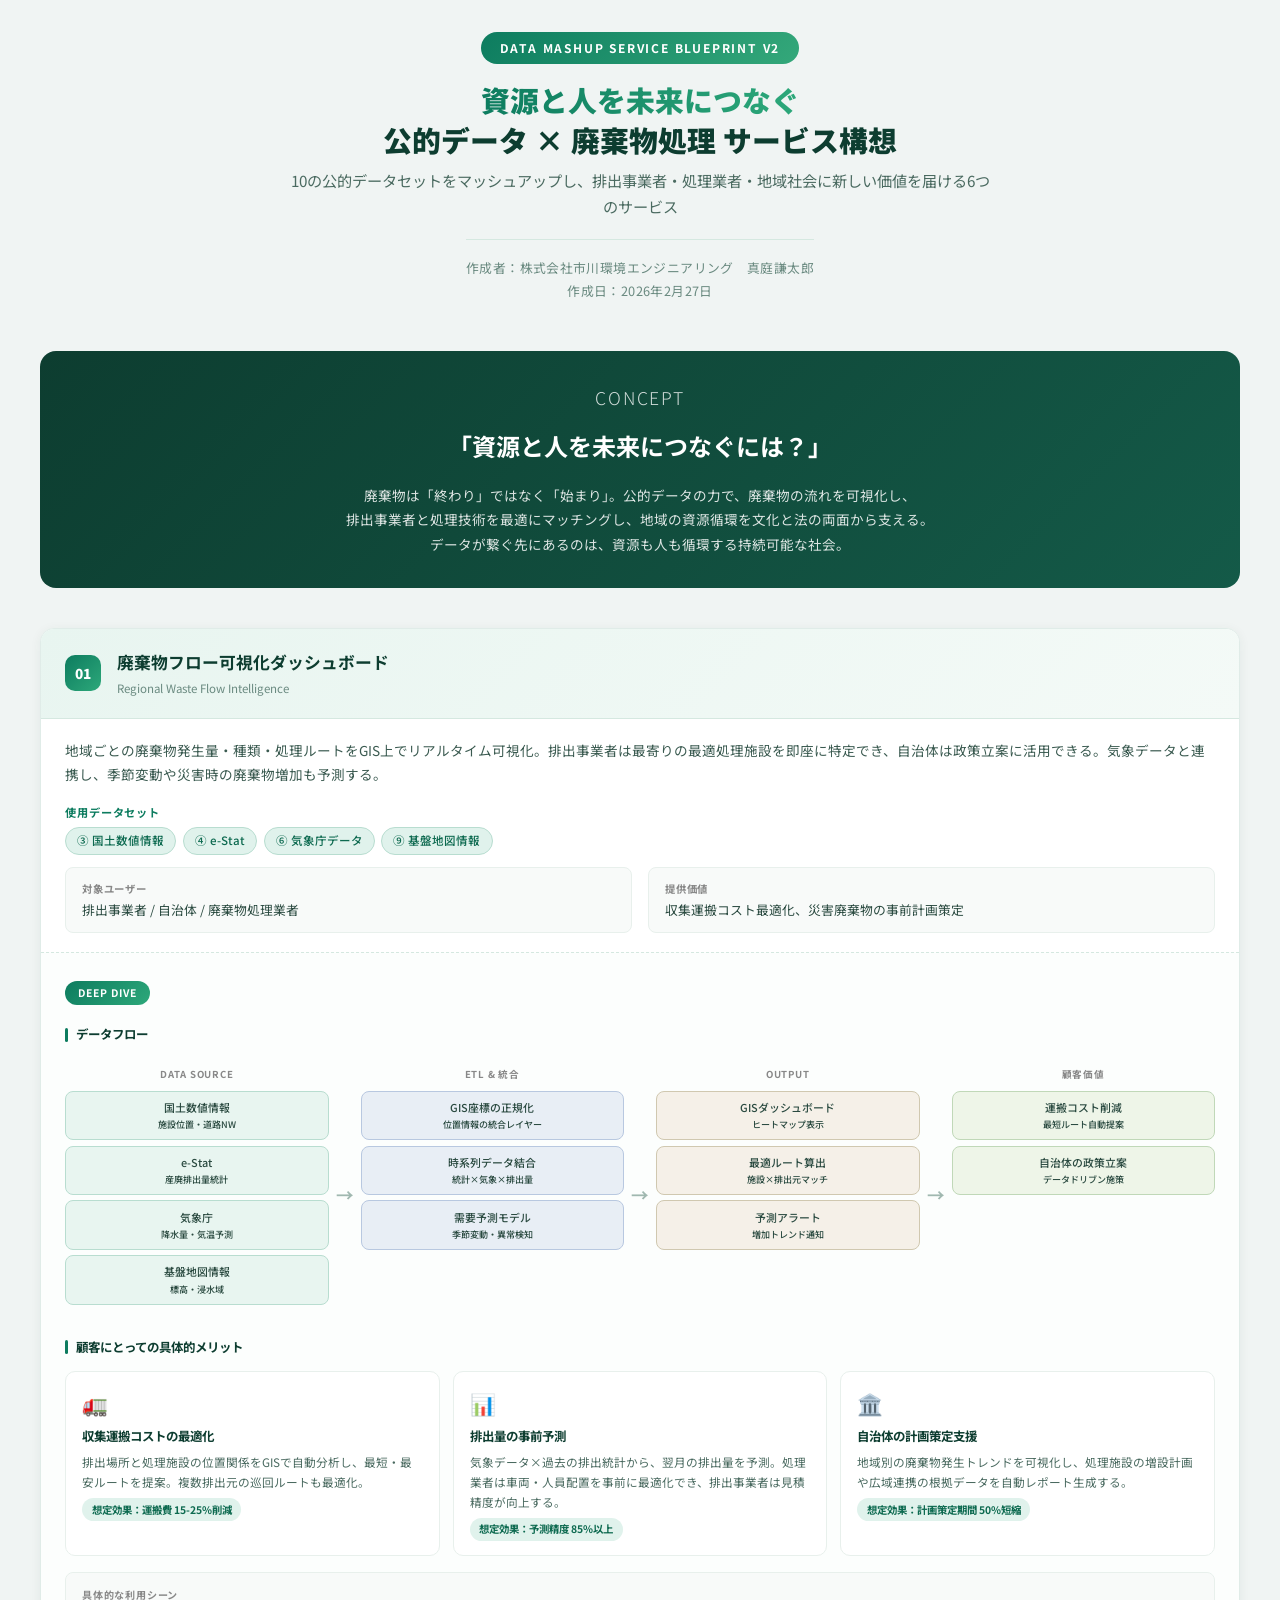
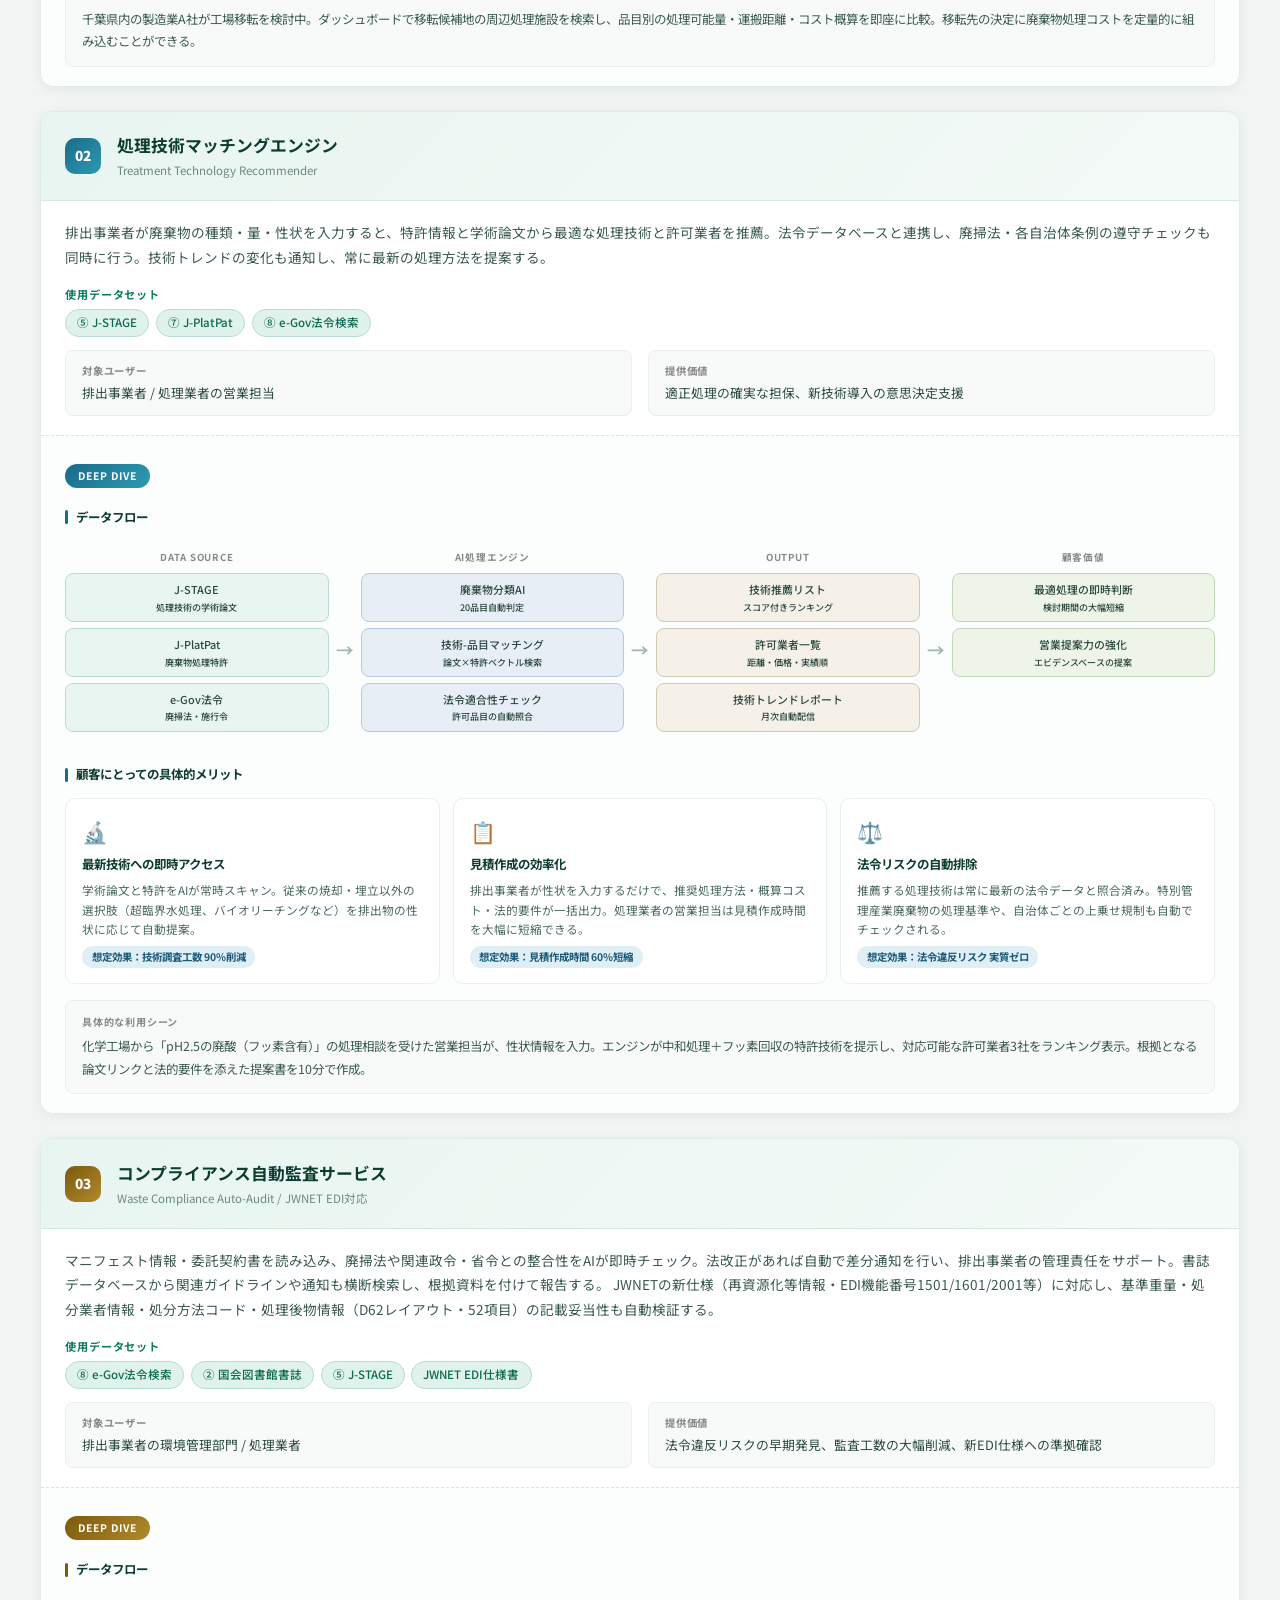
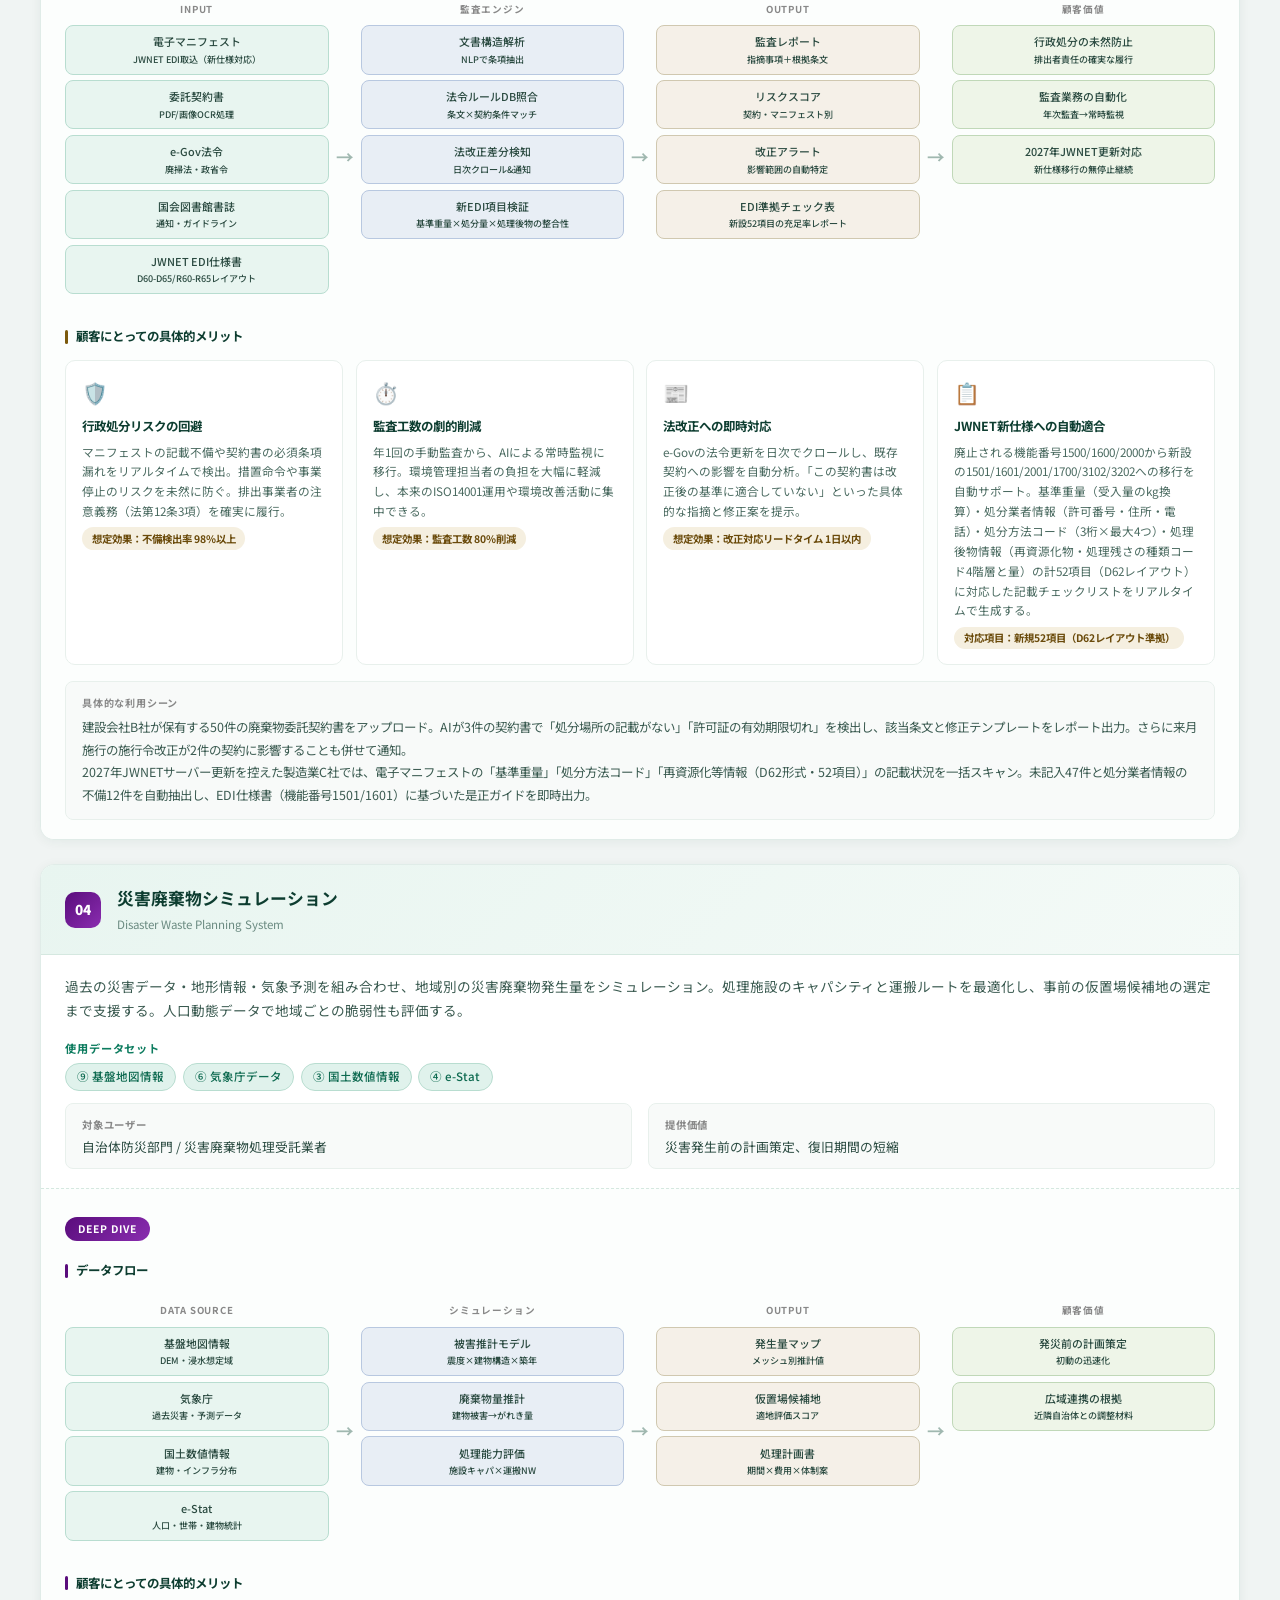
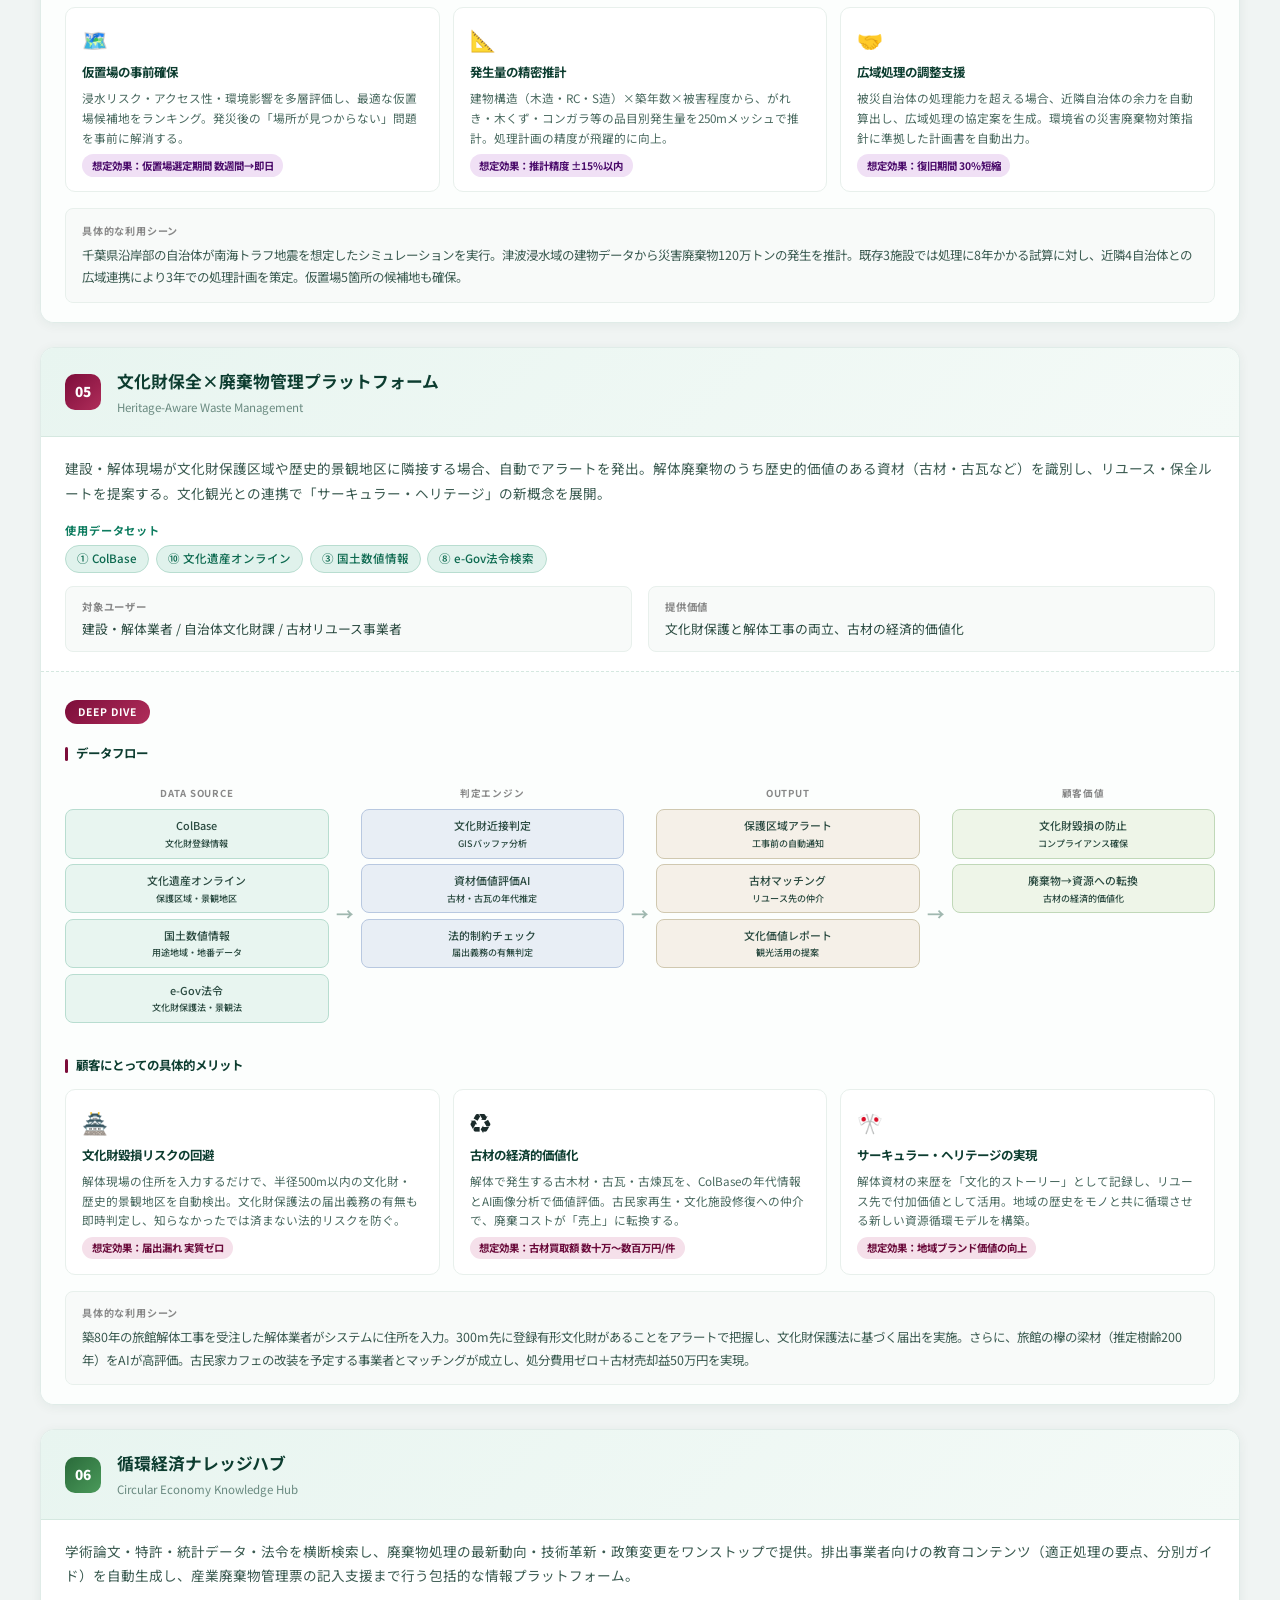
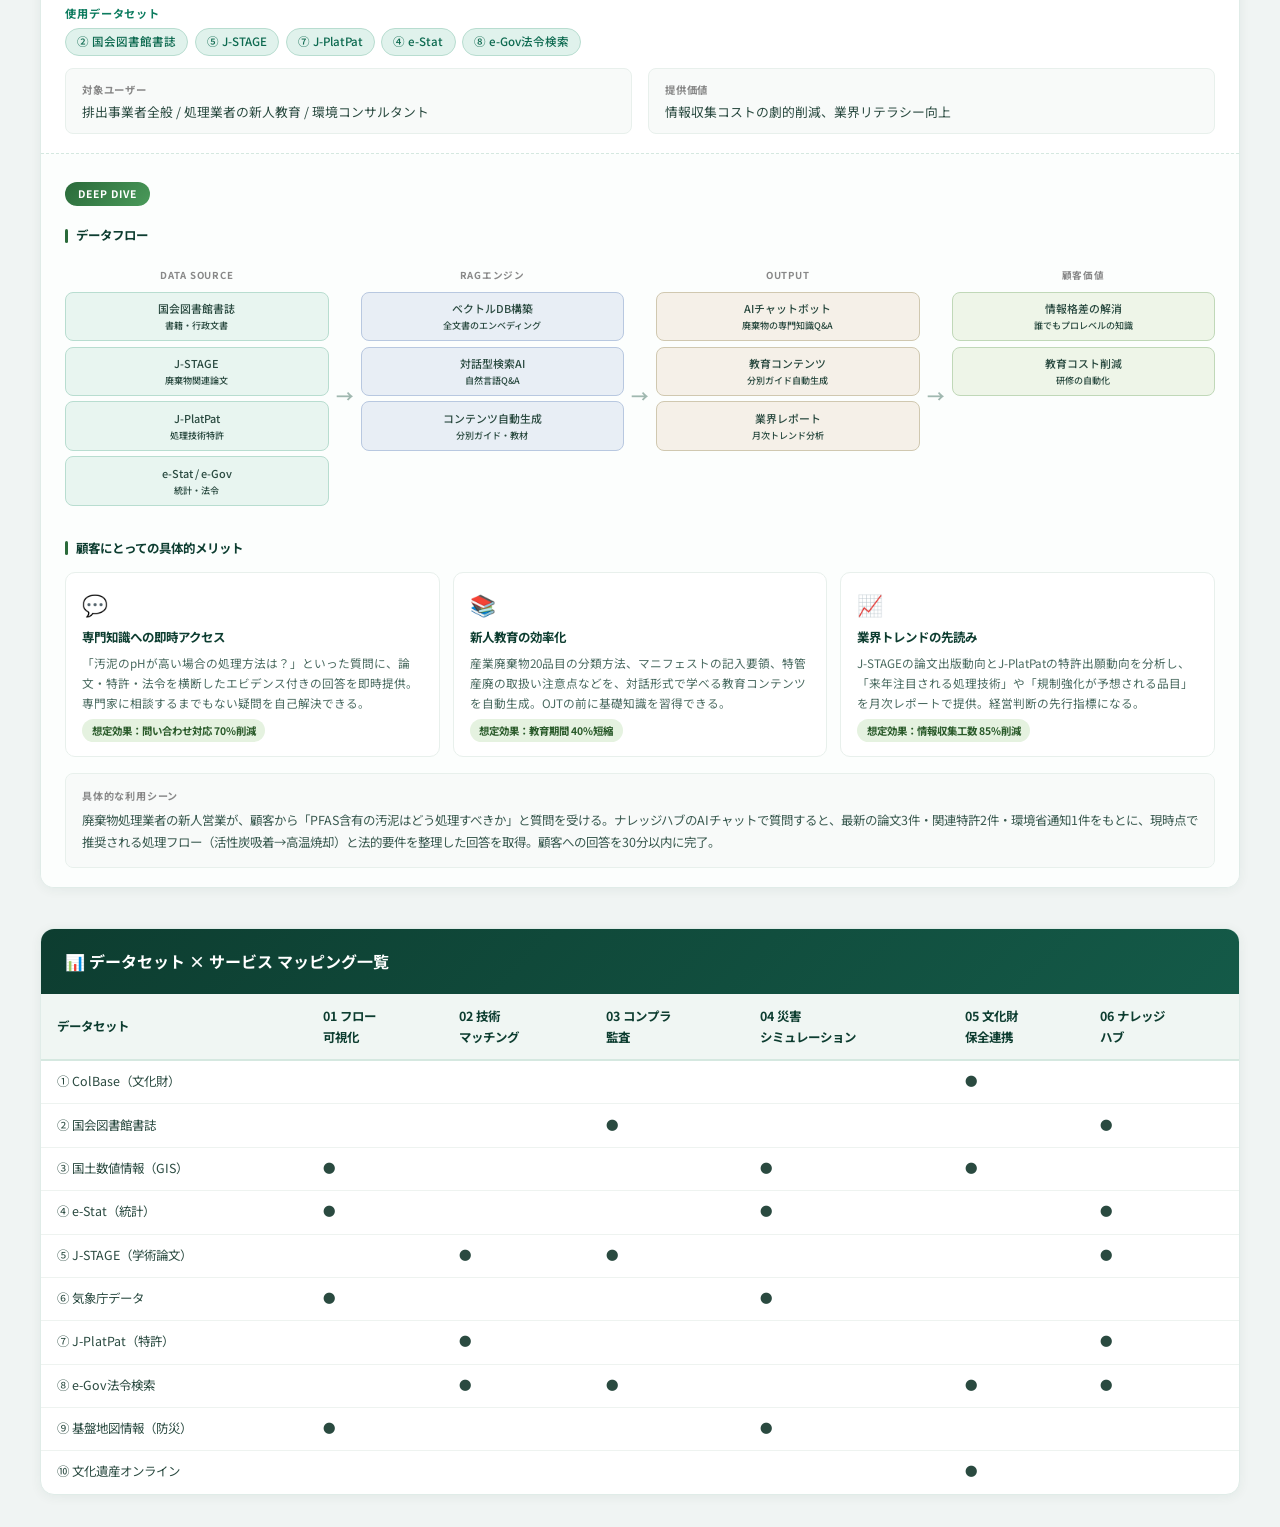
==== commit a17797f4: "feat: 電子マニフェスト新仕様（JWNET EDI項目追加）をコンセプトページに反映 - mashup_concept_v2.html Service 03 を大幅更新:   - サービス名にJW" ====
--- a/mashup_concept_v2.html
+++ b/mashup_concept_v2.html
@@ -709,11 +709,12 @@
     <div class="service-card c3">
       <div class="card-header">
         <div class="card-num">03</div>
-        <h3>コンプライアンス自動監査サービス<small>Waste Compliance Auto-Audit</small></h3>
+        <h3>コンプライアンス自動監査サービス<small>Waste Compliance Auto-Audit / JWNET EDI対応</small></h3>
       </div>
       <div class="card-body">
         <p class="desc">
           マニフェスト情報・委託契約書を読み込み、廃掃法や関連政令・省令との整合性をAIが即時チェック。法改正があれば自動で差分通知を行い、排出事業者の管理責任をサポート。書誌データベースから関連ガイドラインや通知も横断検索し、根拠資料を付けて報告する。
+          JWNETの新仕様（再資源化等情報・EDI機能番号1501/1601/2001等）に対応し、基準重量・処分業者情報・処分方法コード・処理後物情報（D62レイアウト・52項目）の記載妥当性も自動検証する。
         </p>
         <div class="data-row">
           <div class="data-row-label">使用データセット</div>
@@ -721,6 +722,7 @@
             <span class="tag primary">⑧ e-Gov法令検索</span>
             <span class="tag primary">② 国会図書館書誌</span>
             <span class="tag primary">⑤ J-STAGE</span>
+            <span class="tag primary">JWNET EDI仕様書</span>
           </div>
         </div>
         <div class="meta-row">
@@ -730,7 +732,7 @@
           </div>
           <div class="meta-item">
             <div class="meta-label">提供価値</div>
-            <div class="meta-value">法令違反リスクの早期発見、監査工数の大幅削減</div>
+            <div class="meta-value">法令違反リスクの早期発見、監査工数の大幅削減、新EDI仕様への準拠確認</div>
           </div>
         </div>
       </div>
@@ -745,10 +747,11 @@
             <div class="flow-col">
               <div class="flow-phase-label">INPUT</div>
               <div class="flow-box-group">
-                <div class="flow-box source">マニフェスト<br><small>電子/紙データ取込</small></div>
+                <div class="flow-box source">電子マニフェスト<br><small>JWNET EDI取込（新仕様対応）</small></div>
                 <div class="flow-box source">委託契約書<br><small>PDF/画像OCR処理</small></div>
                 <div class="flow-box source">e-Gov法令<br><small>廃掃法・政省令</small></div>
                 <div class="flow-box source">国会図書館書誌<br><small>通知・ガイドライン</small></div>
+                <div class="flow-box source">JWNET EDI仕様書<br><small>D60-D65/R60-R65レイアウト</small></div>
               </div>
             </div>
             <div class="flow-arrow-col"><span class="flow-arrow">→</span></div>
@@ -758,6 +761,7 @@
                 <div class="flow-box process">文書構造解析<br><small>NLPで条項抽出</small></div>
                 <div class="flow-box process">法令ルールDB照合<br><small>条文×契約条件マッチ</small></div>
                 <div class="flow-box process">法改正差分検知<br><small>日次クロール&amp;通知</small></div>
+                <div class="flow-box process">新EDI項目検証<br><small>基準重量×処分量×処理後物の整合性</small></div>
               </div>
             </div>
             <div class="flow-arrow-col"><span class="flow-arrow">→</span></div>
@@ -767,6 +771,7 @@
                 <div class="flow-box output">監査レポート<br><small>指摘事項＋根拠条文</small></div>
                 <div class="flow-box output">リスクスコア<br><small>契約・マニフェスト別</small></div>
                 <div class="flow-box output">改正アラート<br><small>影響範囲の自動特定</small></div>
+                <div class="flow-box output">EDI準拠チェック表<br><small>新設52項目の充足率レポート</small></div>
               </div>
             </div>
             <div class="flow-arrow-col"><span class="flow-arrow">→</span></div>
@@ -775,6 +780,7 @@
               <div class="flow-box-group">
                 <div class="flow-box value">行政処分の未然防止<br><small>排出者責任の確実な履行</small></div>
                 <div class="flow-box value">監査業務の自動化<br><small>年次監査→常時監視</small></div>
+                <div class="flow-box value">2027年JWNET更新対応<br><small>新仕様移行の無停止継続</small></div>
               </div>
             </div>
           </div>
@@ -801,12 +807,19 @@
               <div class="benefit-desc">e-Govの法令更新を日次でクロールし、既存契約への影響を自動分析。「この契約書は改正後の基準に適合していない」といった具体的な指摘と修正案を提示。</div>
               <span class="benefit-metric">想定効果：改正対応リードタイム 1日以内</span>
             </div>
+            <div class="benefit-card">
+              <div class="benefit-icon">📋</div>
+              <div class="benefit-title">JWNET新仕様への自動適合</div>
+              <div class="benefit-desc">廃止される機能番号1500/1600/2000から新設の1501/1601/2001/1700/3102/3202への移行を自動サポート。基準重量（受入量のkg換算）・処分業者情報（許可番号・住所・電話）・処分方法コード（3桁×最大4つ）・処理後物情報（再資源化物・処理残さの種類コード4階層と量）の計52項目（D62レイアウト）に対応した記載チェックリストをリアルタイムで生成する。</div>
+              <span class="benefit-metric">対応項目：新規52項目（D62レイアウト準拠）</span>
+            </div>
           </div>
         </div>
 
         <div class="use-case">
           <div class="use-case-label">具体的な利用シーン</div>
           <p>建設会社B社が保有する50件の廃棄物委託契約書をアップロード。AIが3件の契約書で「処分場所の記載がない」「許可証の有効期限切れ」を検出し、該当条文と修正テンプレートをレポート出力。さらに来月施行の施行令改正が2件の契約に影響することも併せて通知。</p>
+          <p>2027年JWNETサーバー更新を控えた製造業C社では、電子マニフェストの「基準重量」「処分方法コード」「再資源化等情報（D62形式・52項目）」の記載状況を一括スキャン。未記入47件と処分業者情報の不備12件を自動抽出し、EDI仕様書（機能番号1501/1601）に基づいた是正ガイドを即時出力。</p>
         </div>
       </div>
     </div>
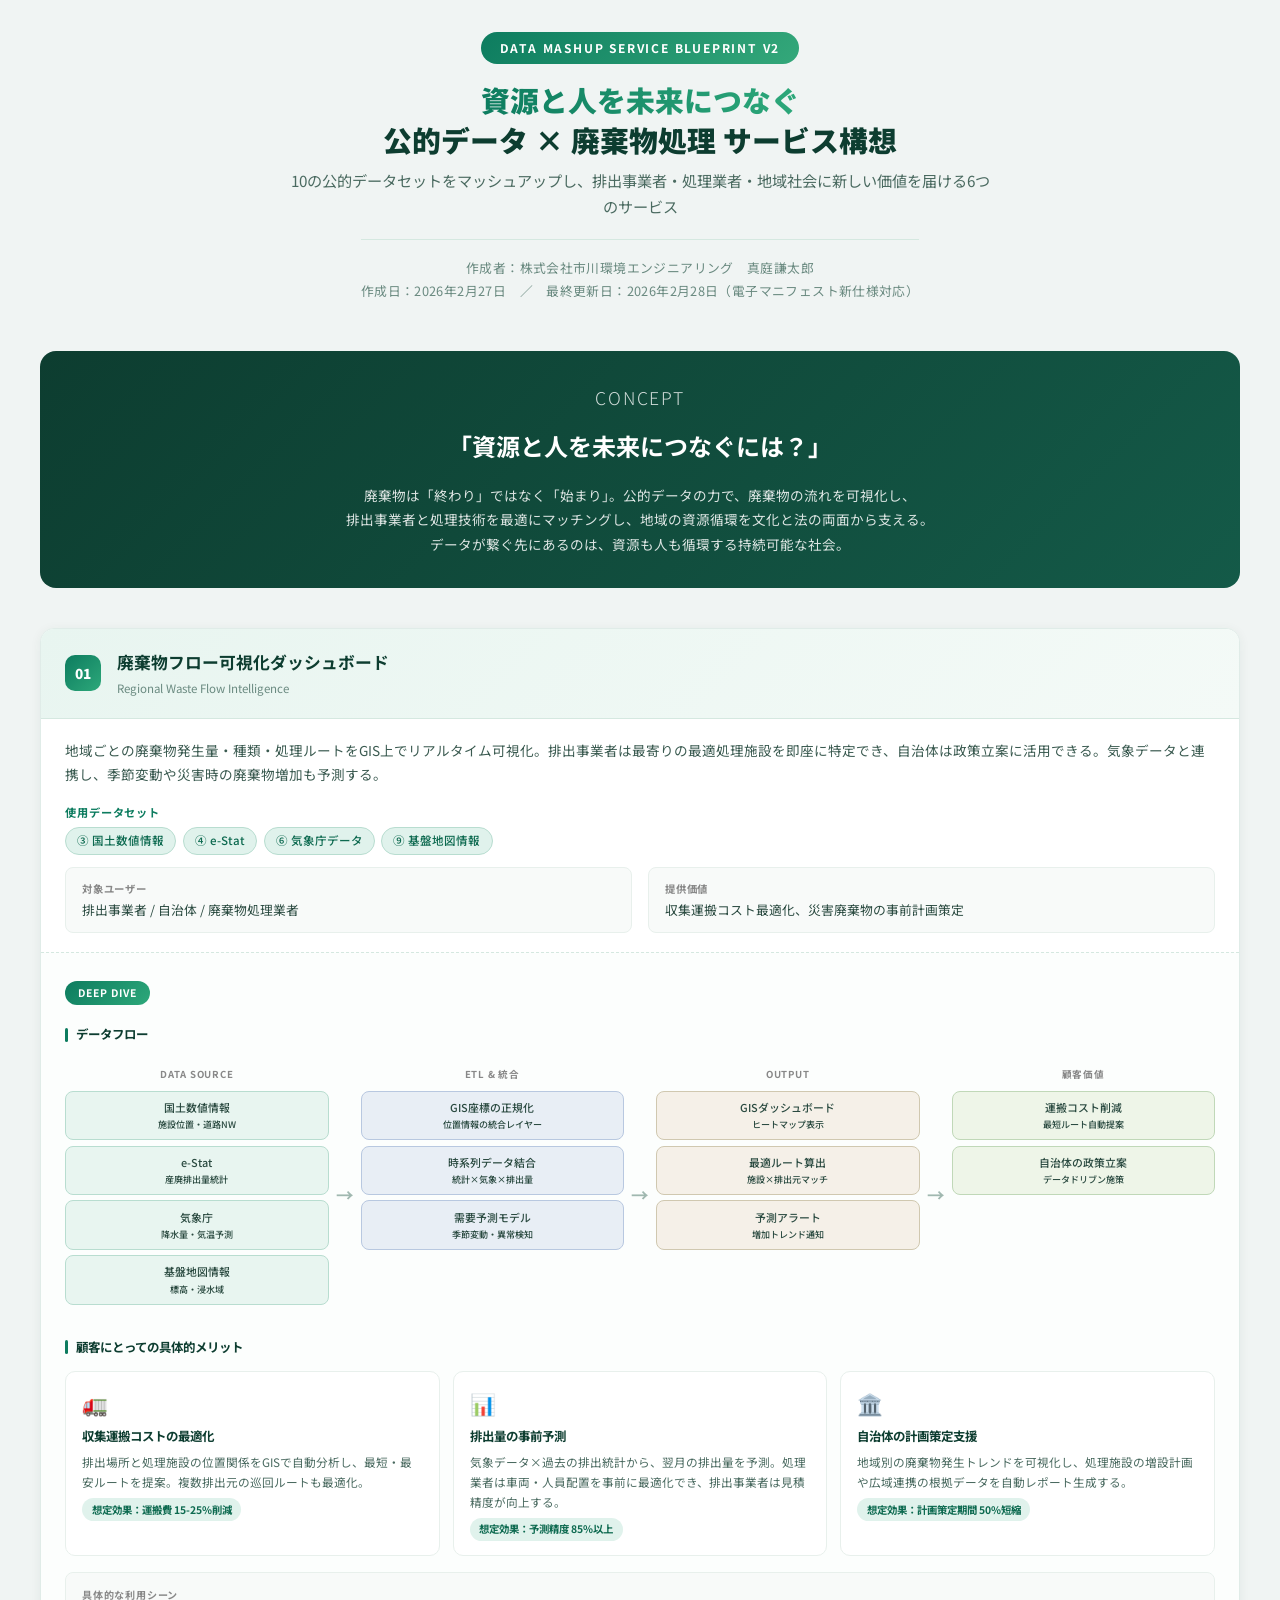
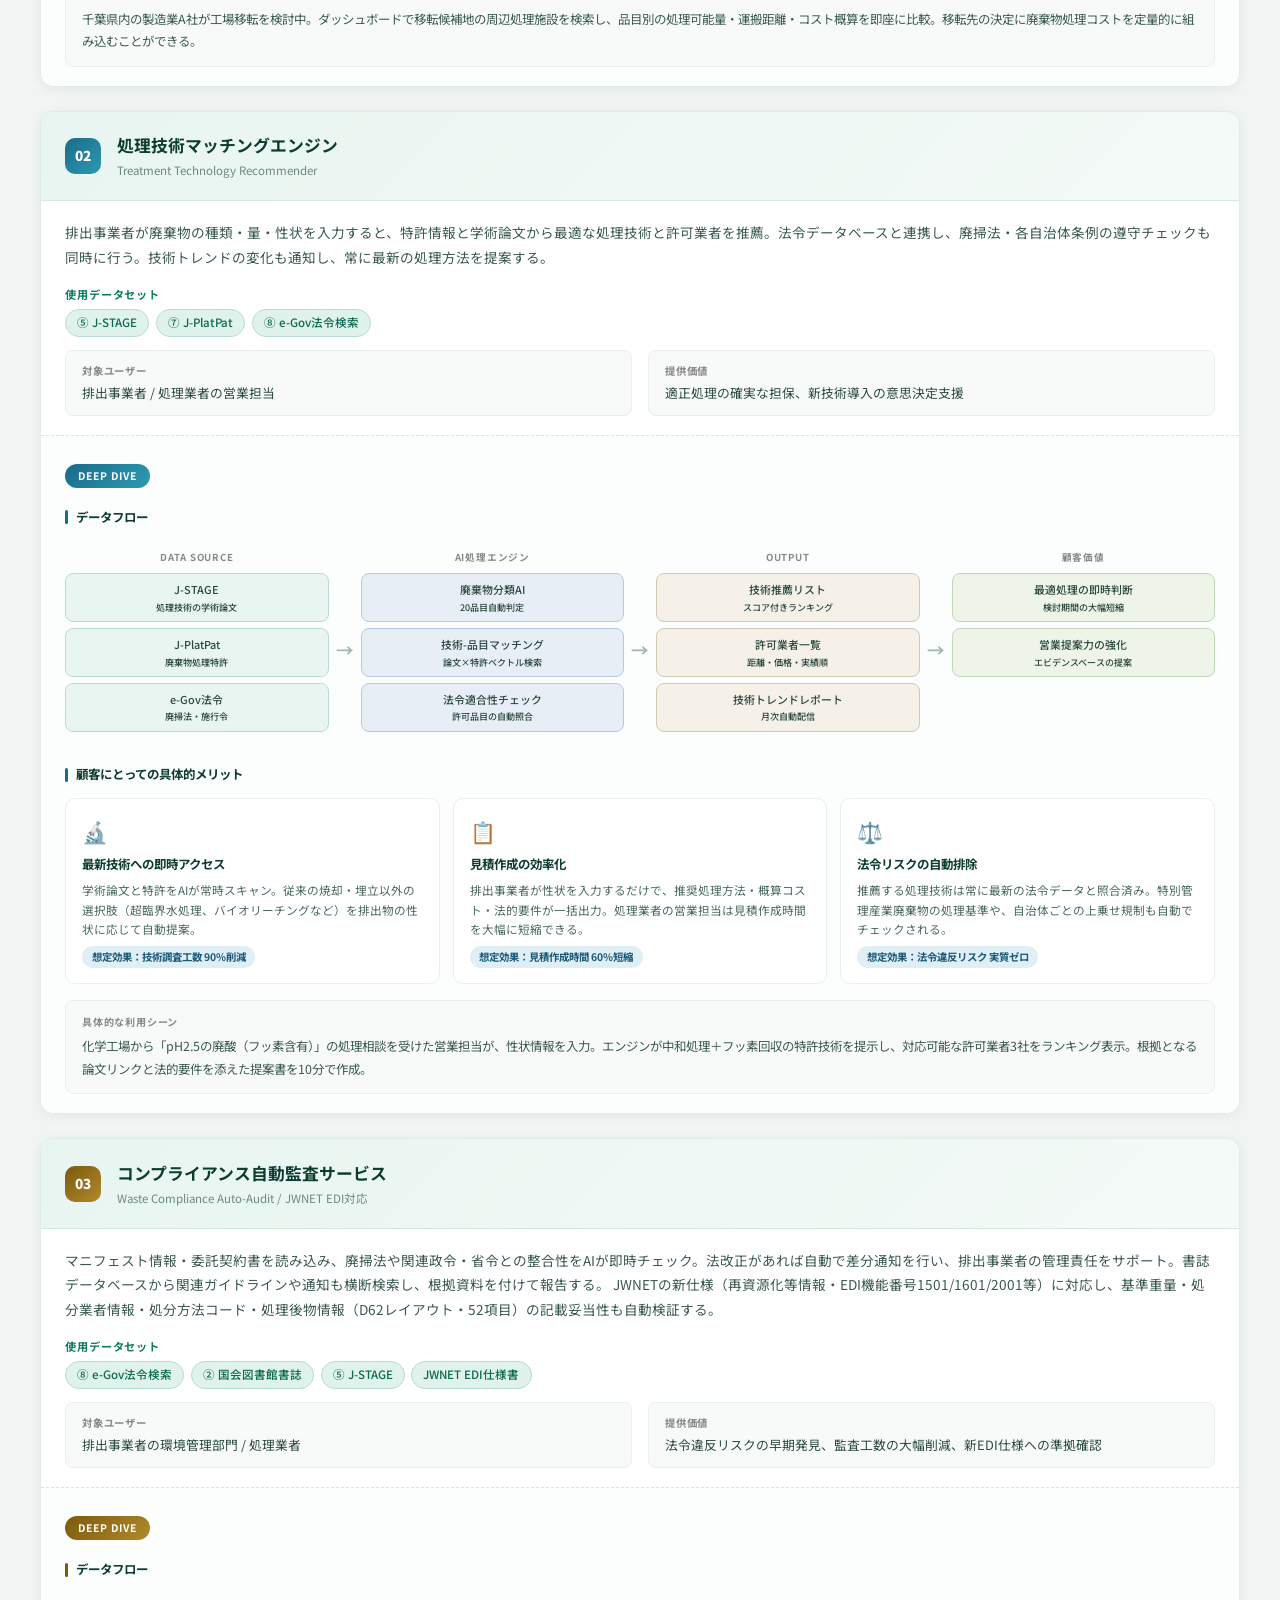
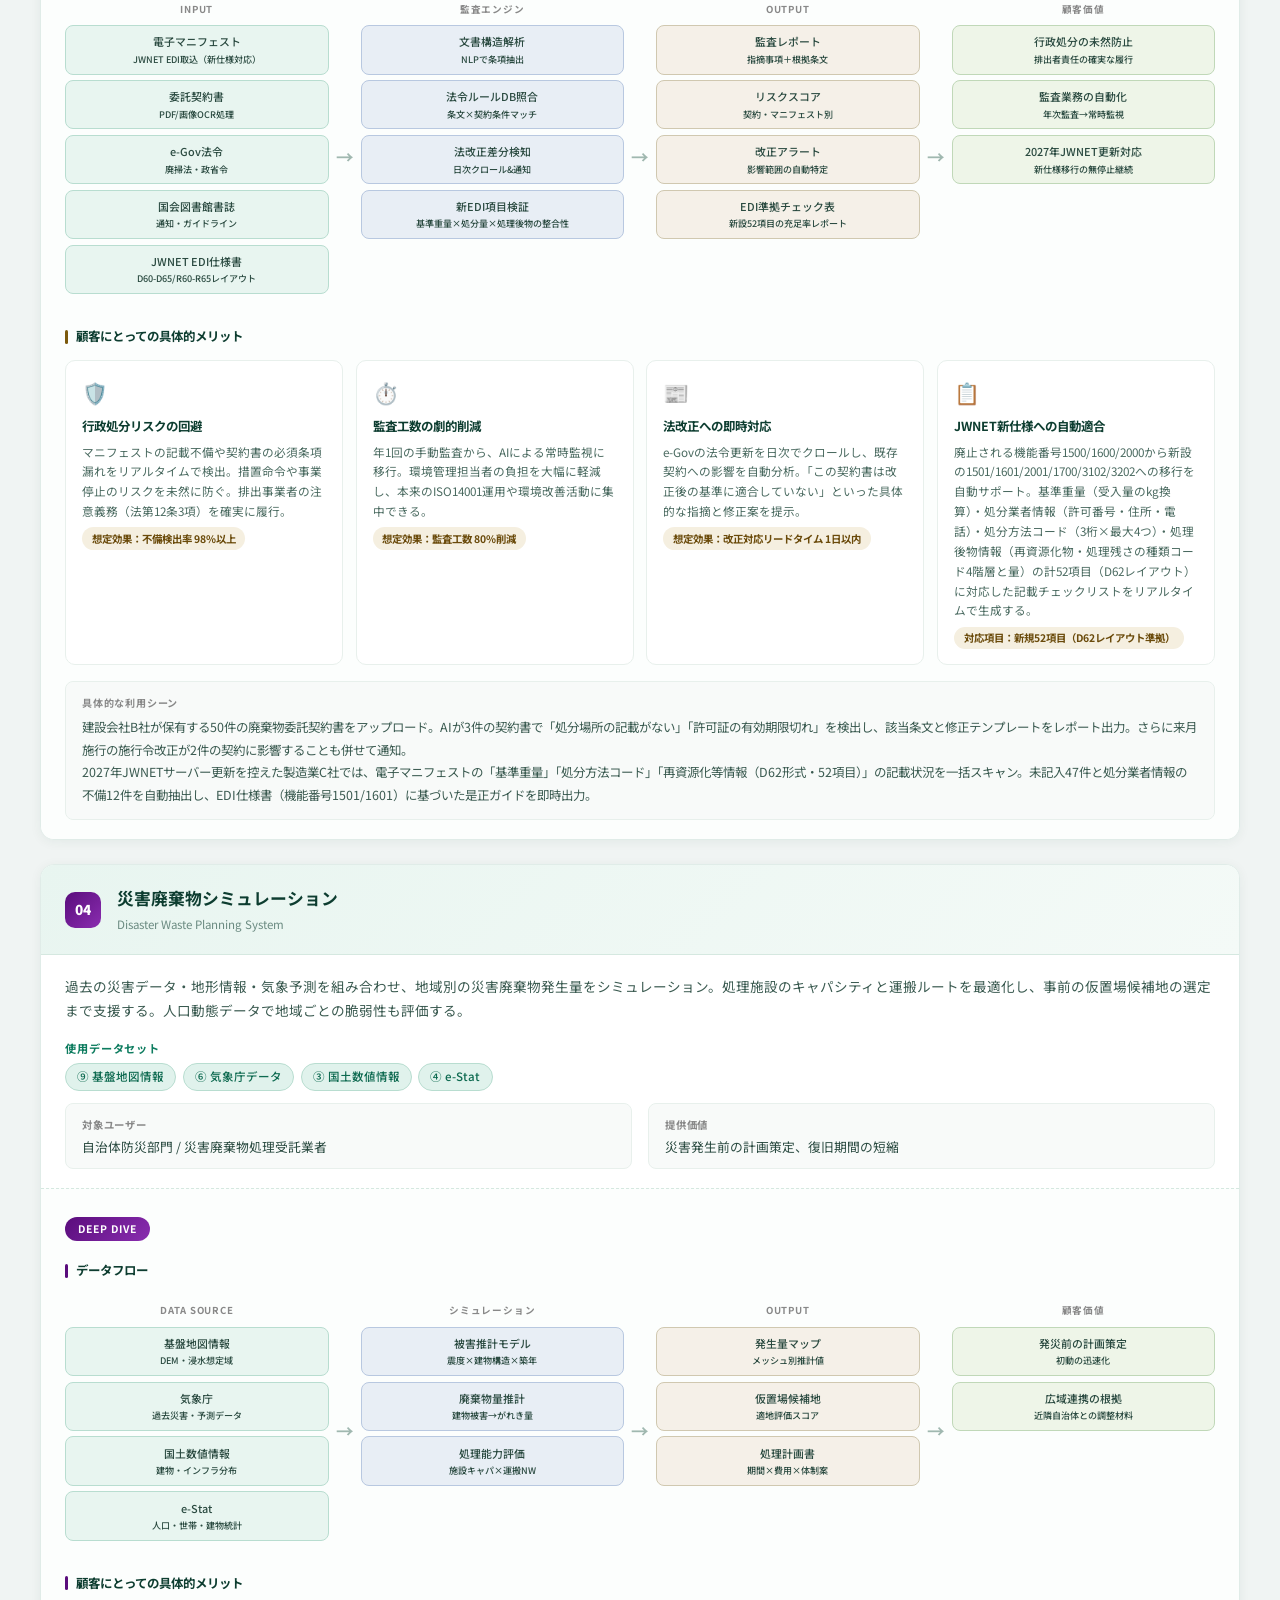
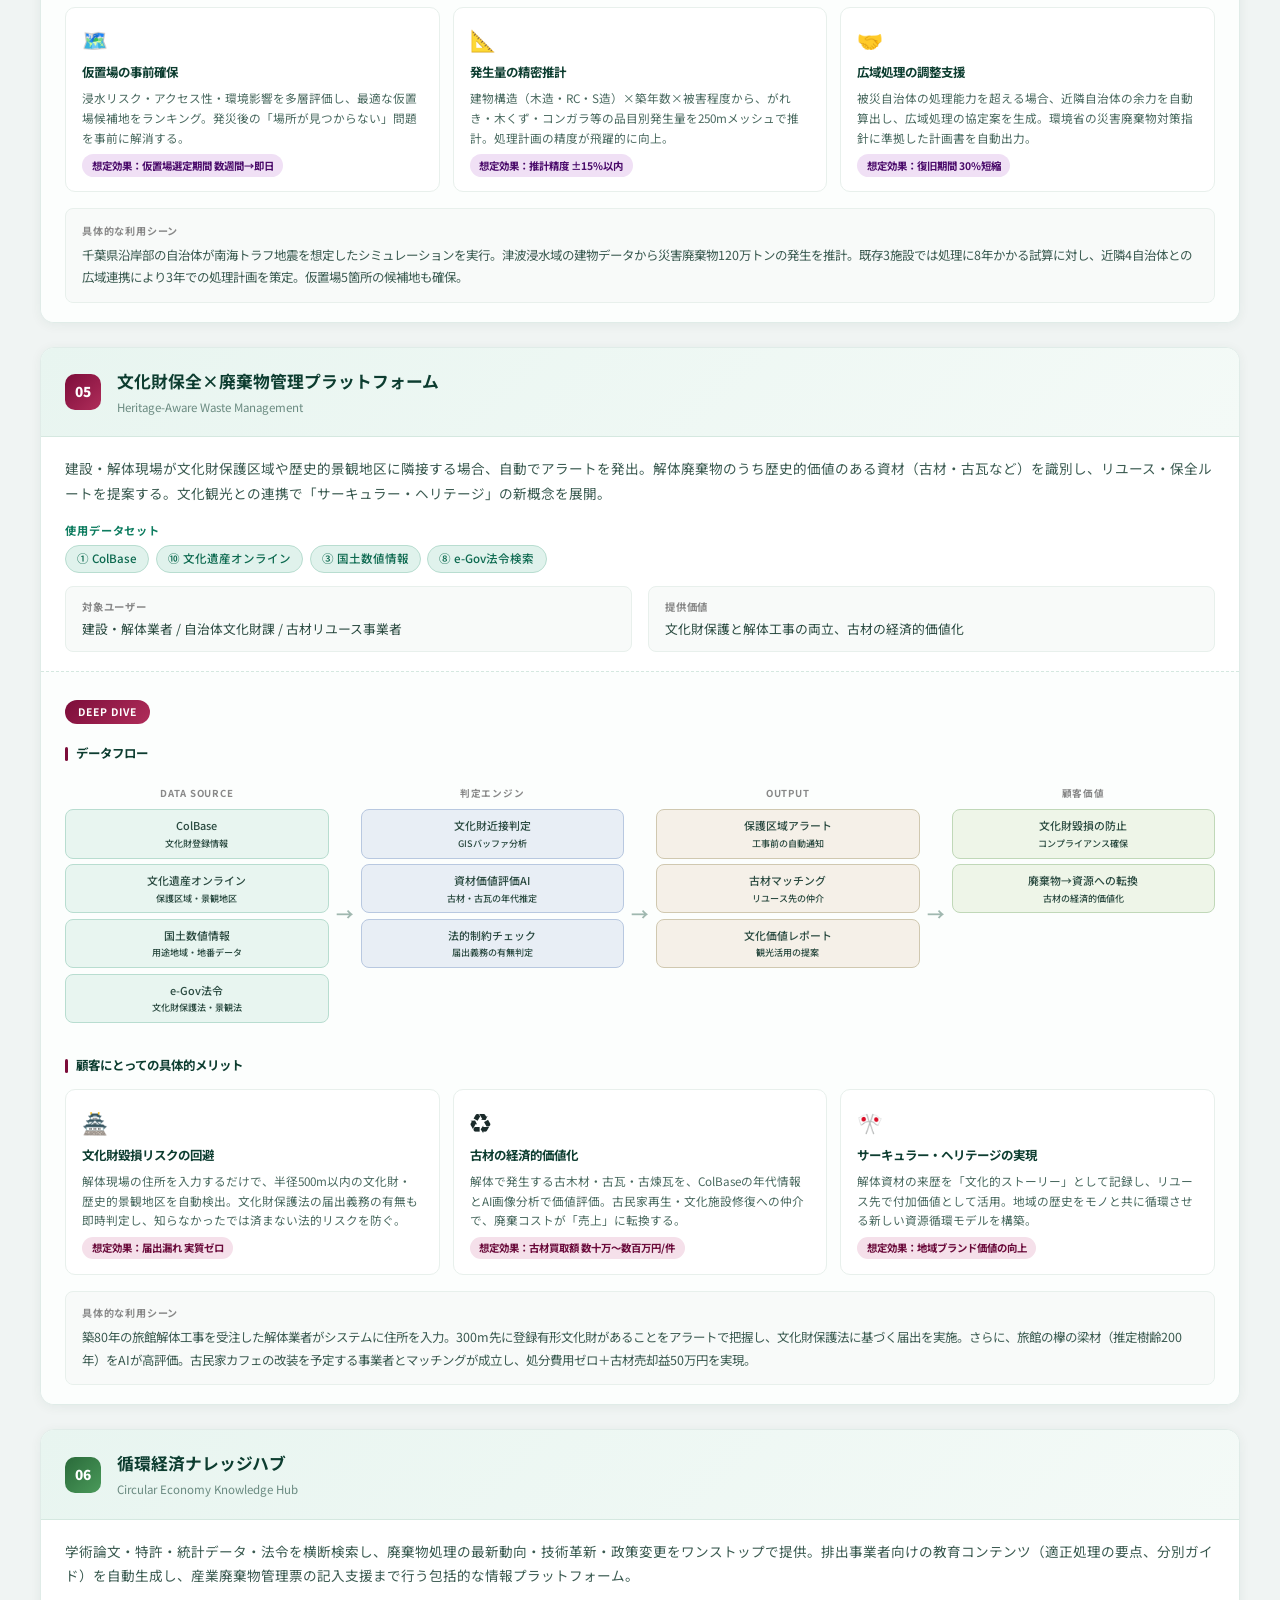
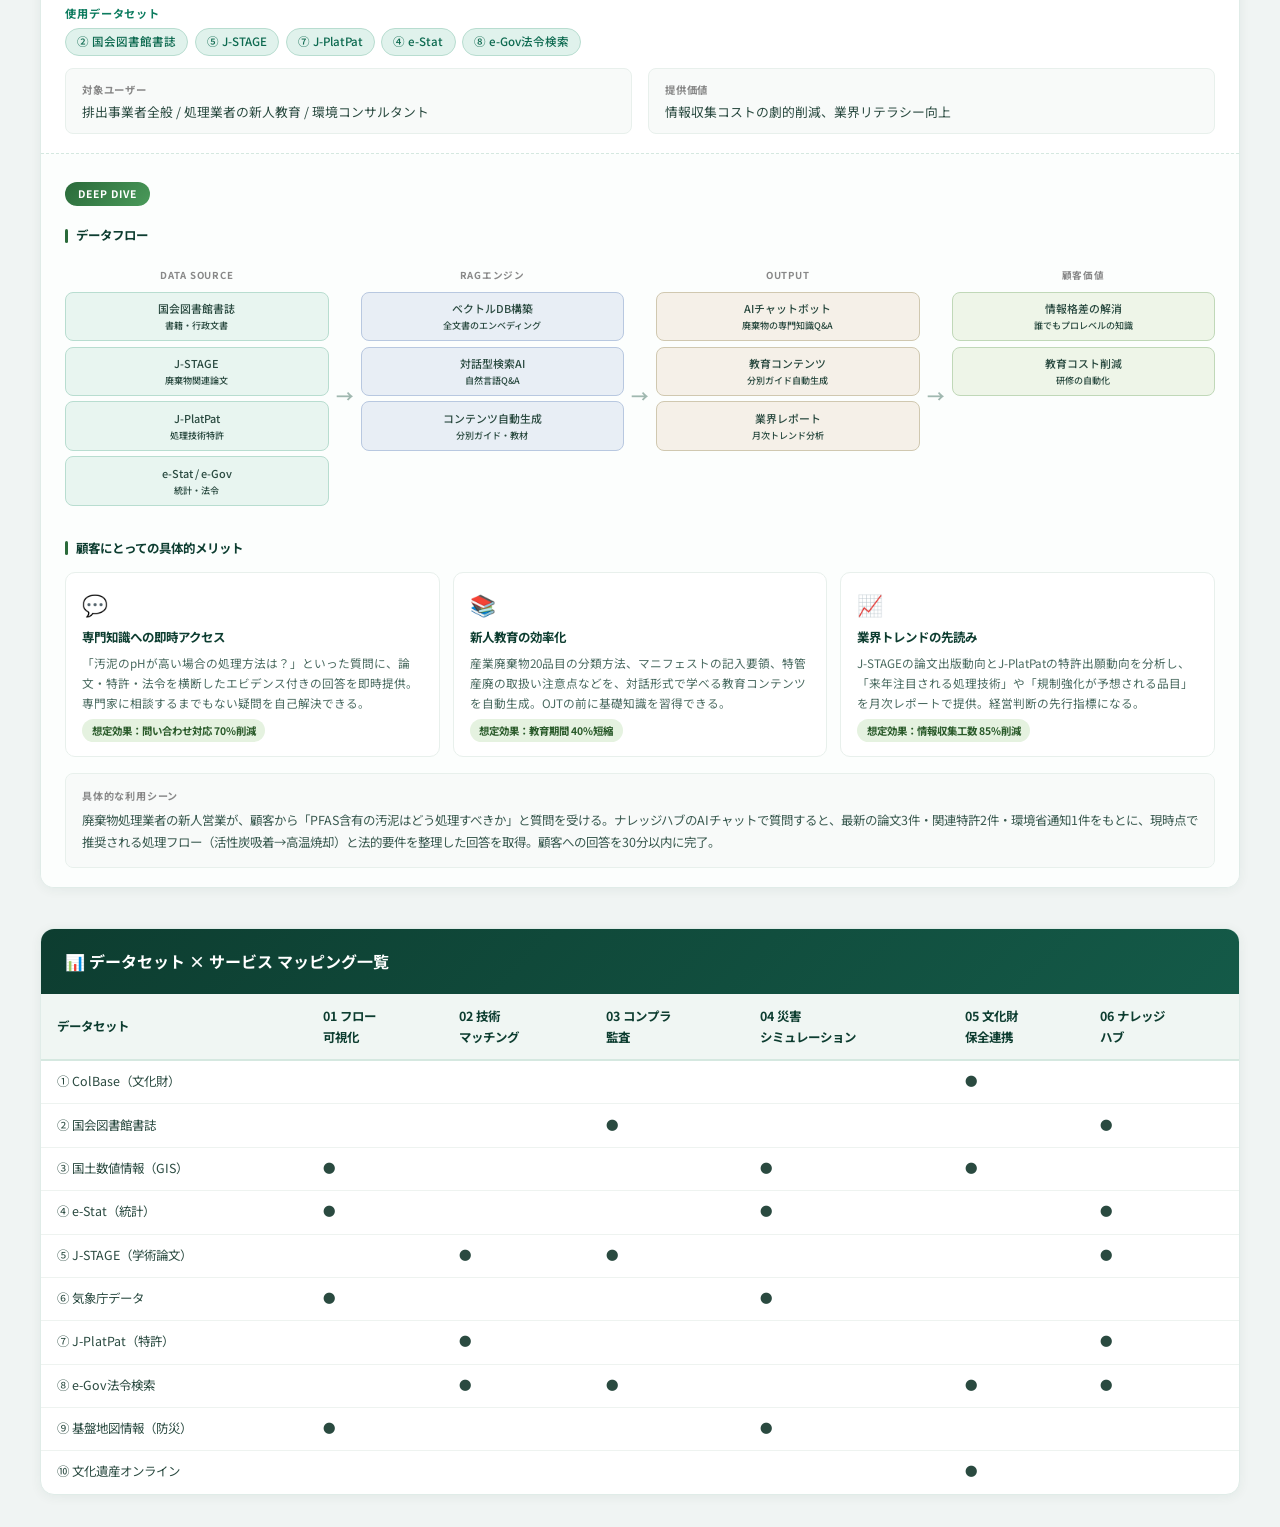
==== commit da6c9f42: "docs: index更新履歴の追加 & 各HTMLアップロード日付の更新 - index.html: nav下に更新履歴セクションを新設（CSS + HTML）   - 2026.02.28 電子マ" ====
--- a/mashup_concept_v2.html
+++ b/mashup_concept_v2.html
@@ -475,7 +475,7 @@
     <p class="subtitle">10の公的データセットをマッシュアップし、排出事業者・処理業者・地域社会に新しい価値を届ける6つのサービス</p>
     <div class="author-info">
       <p>作成者：株式会社市川環境エンジニアリング　真庭謙太郎</p>
-      <p>作成日：2026年2月27日</p>
+      <p>作成日：2026年2月27日　／　最終更新日：2026年2月28日（電子マニフェスト新仕様対応）</p>
     </div>
   </div>
 
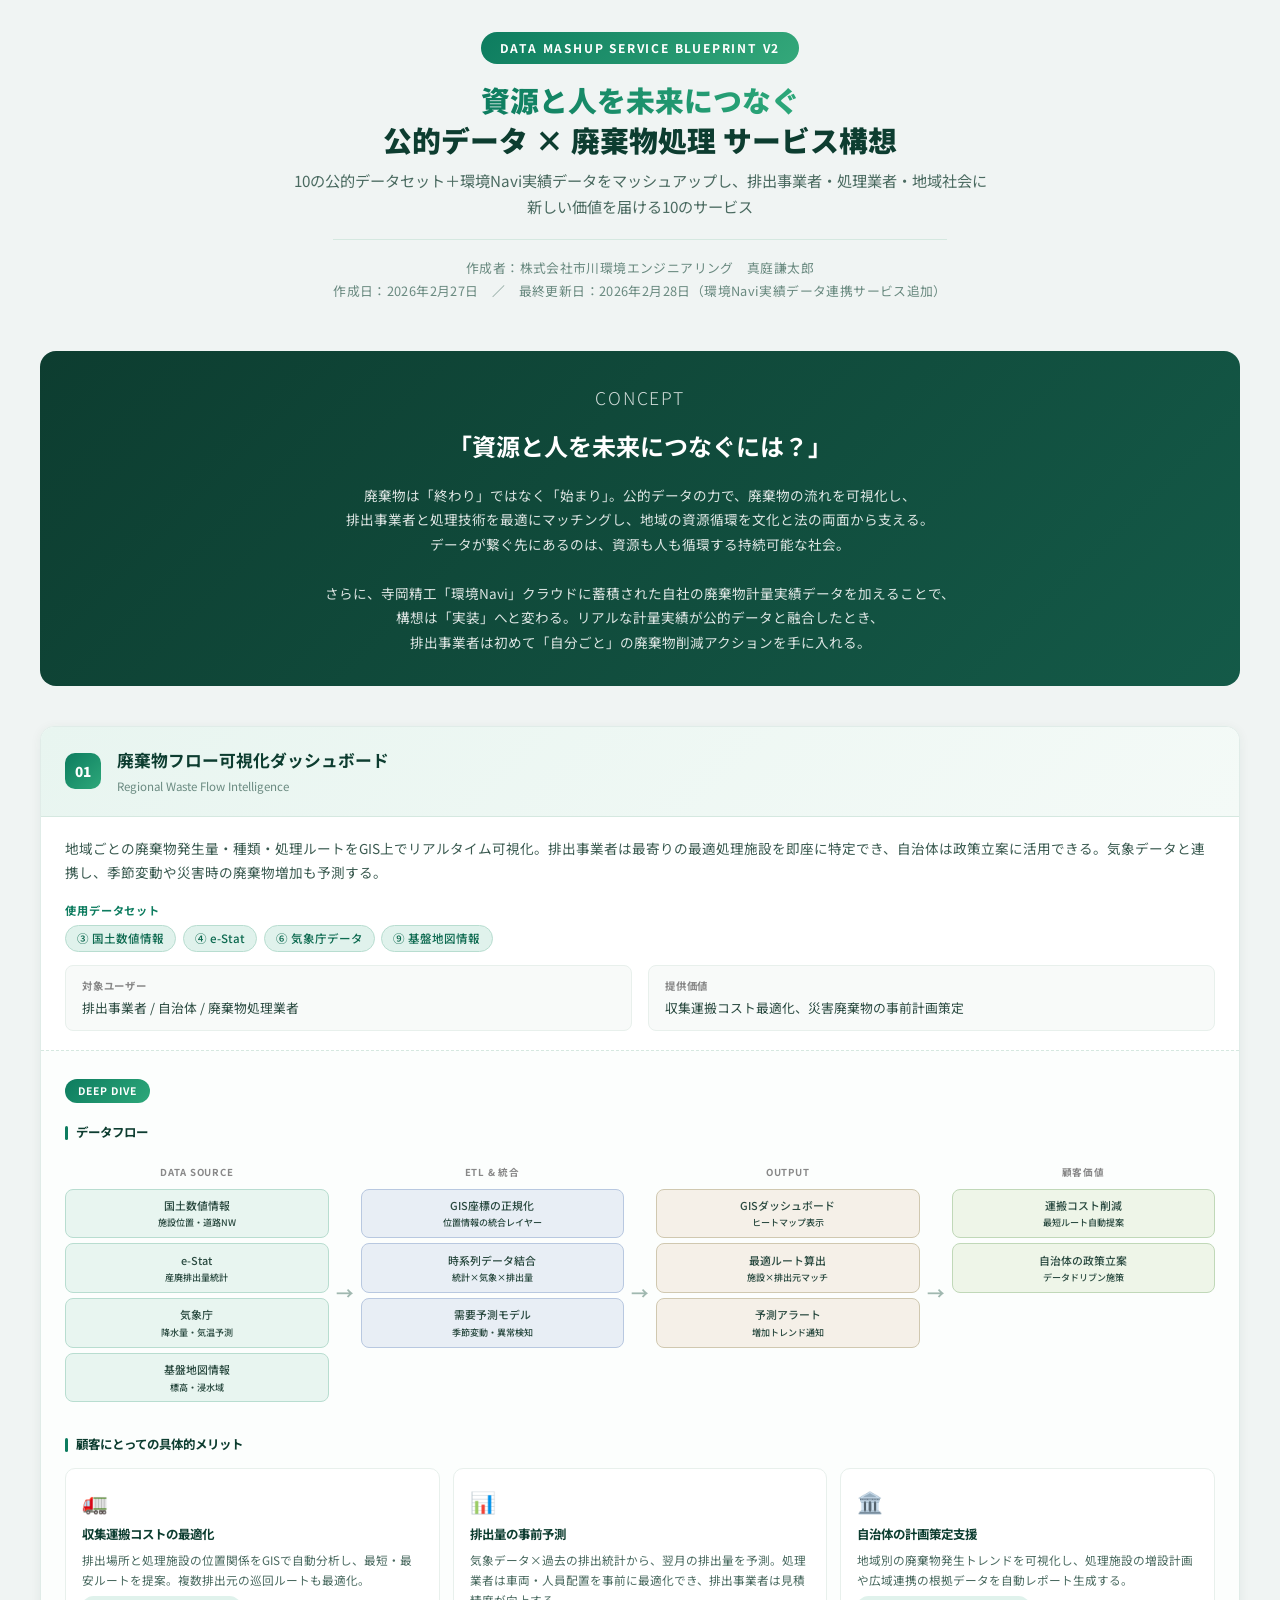
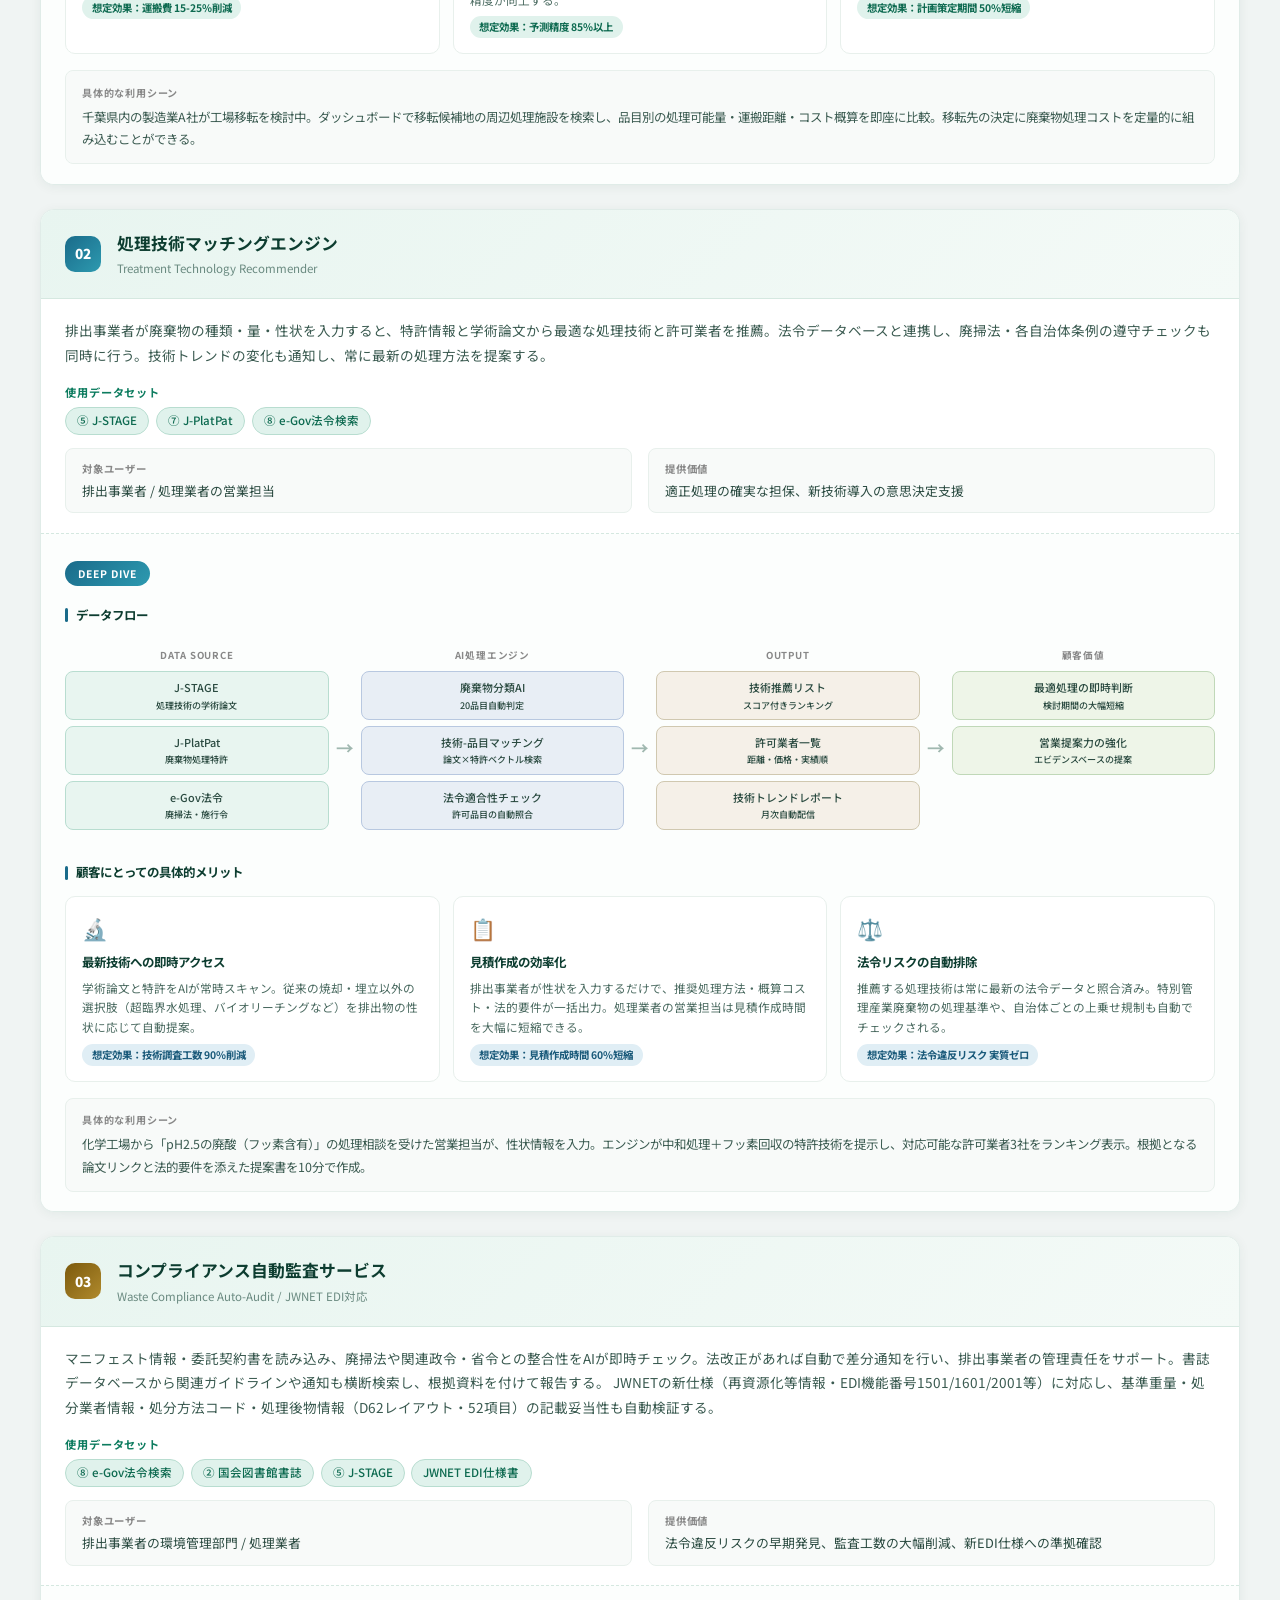
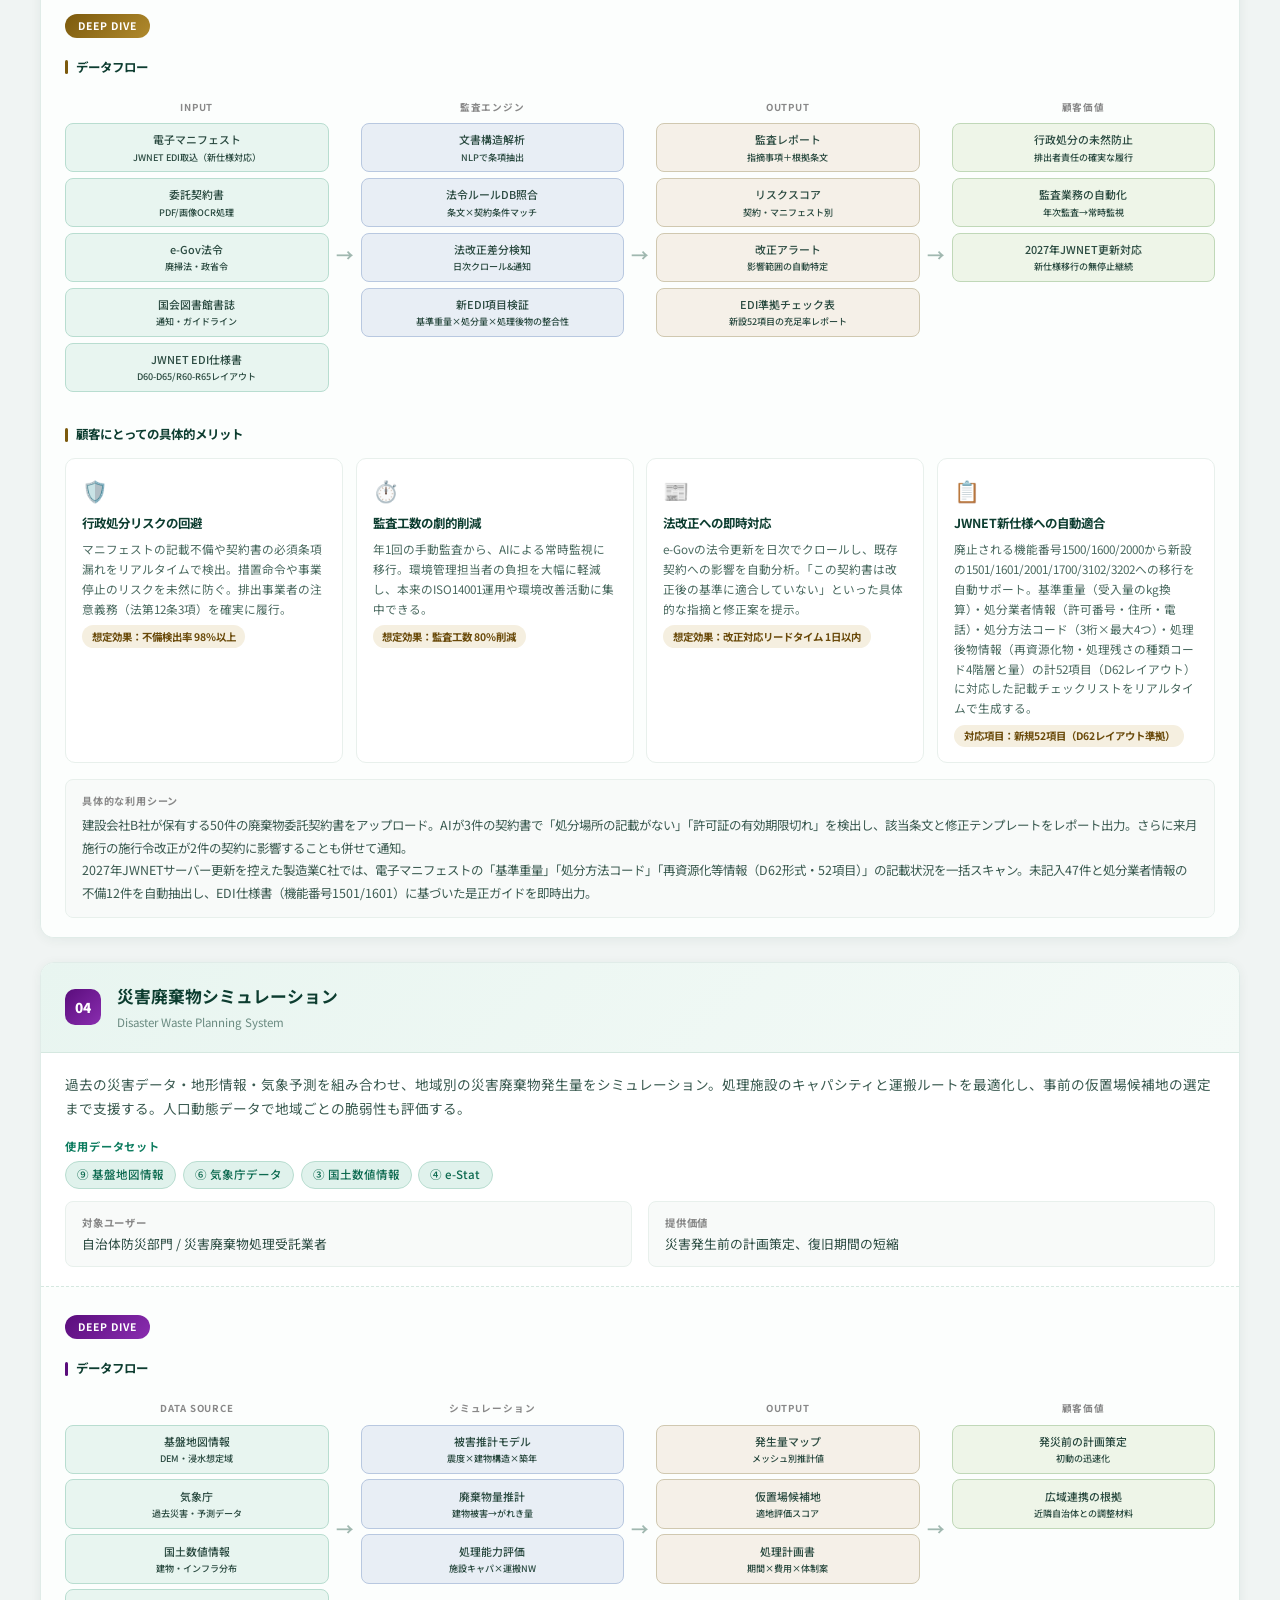
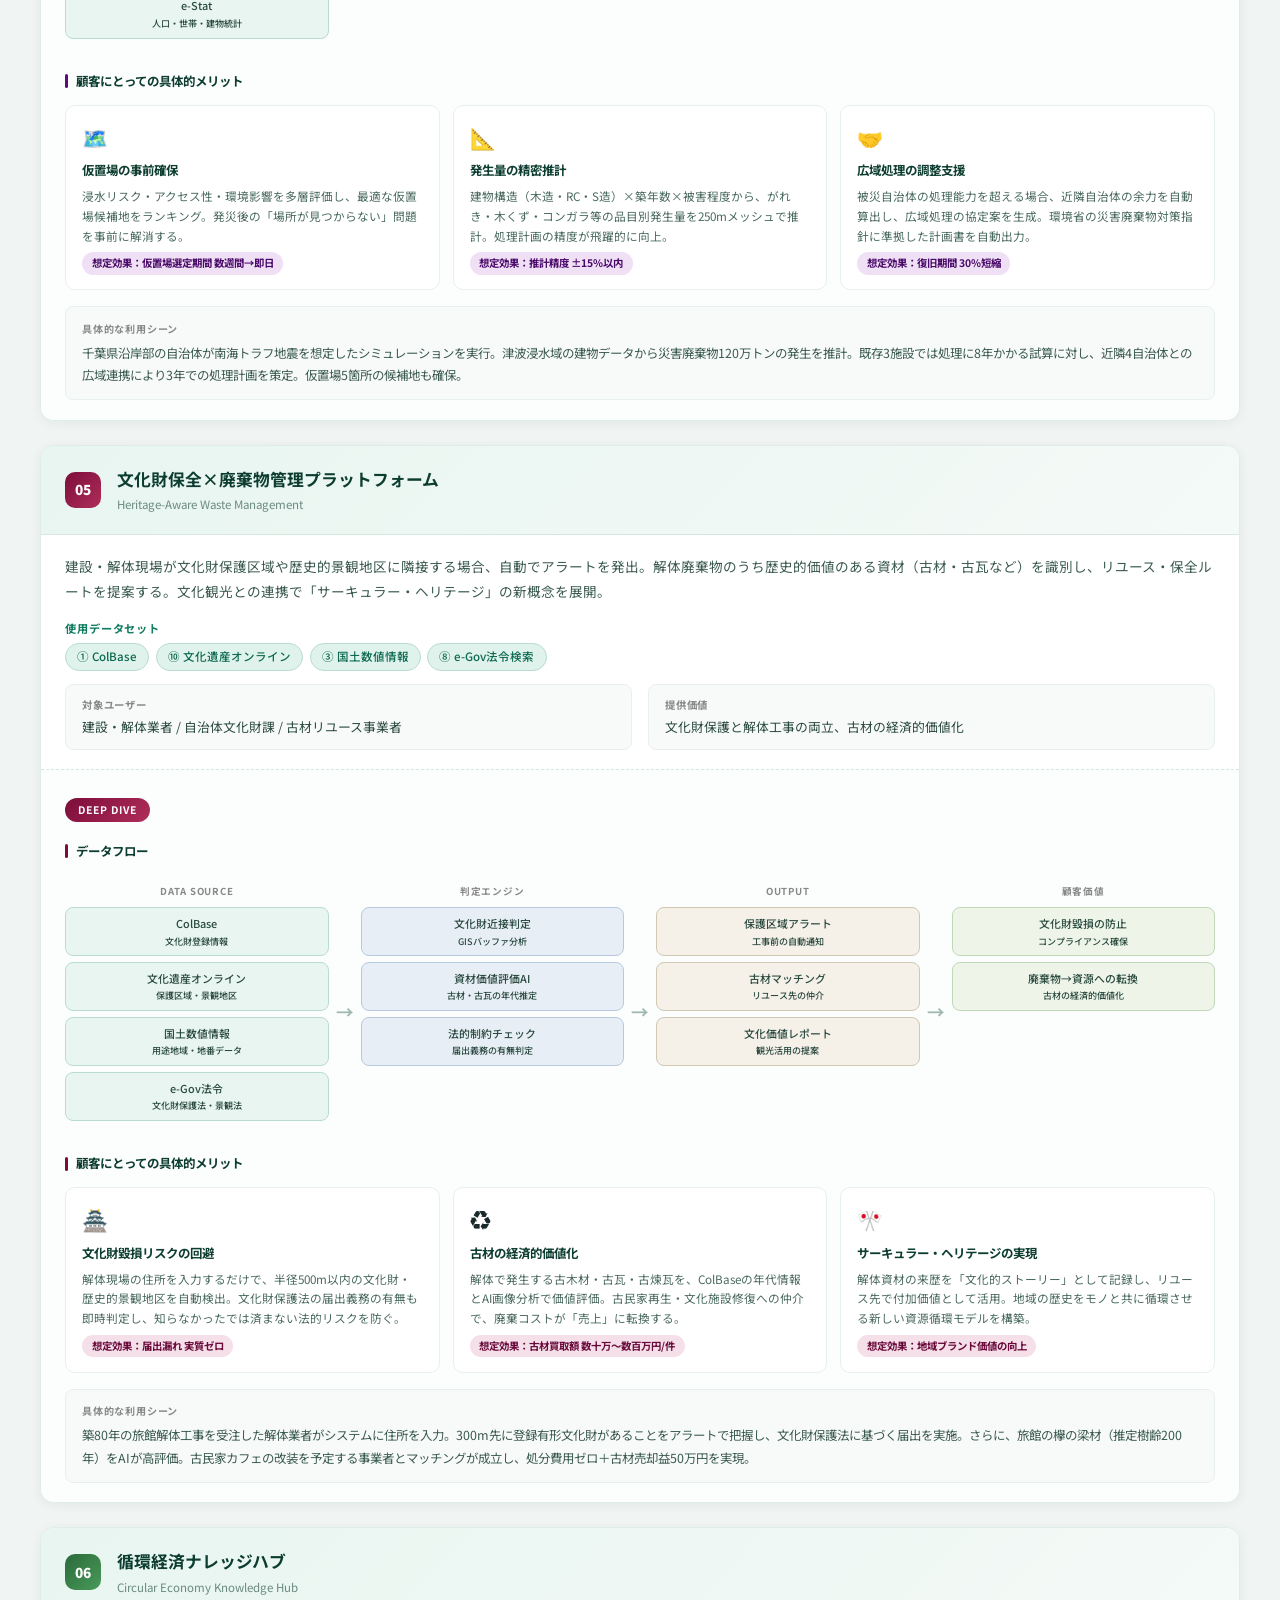
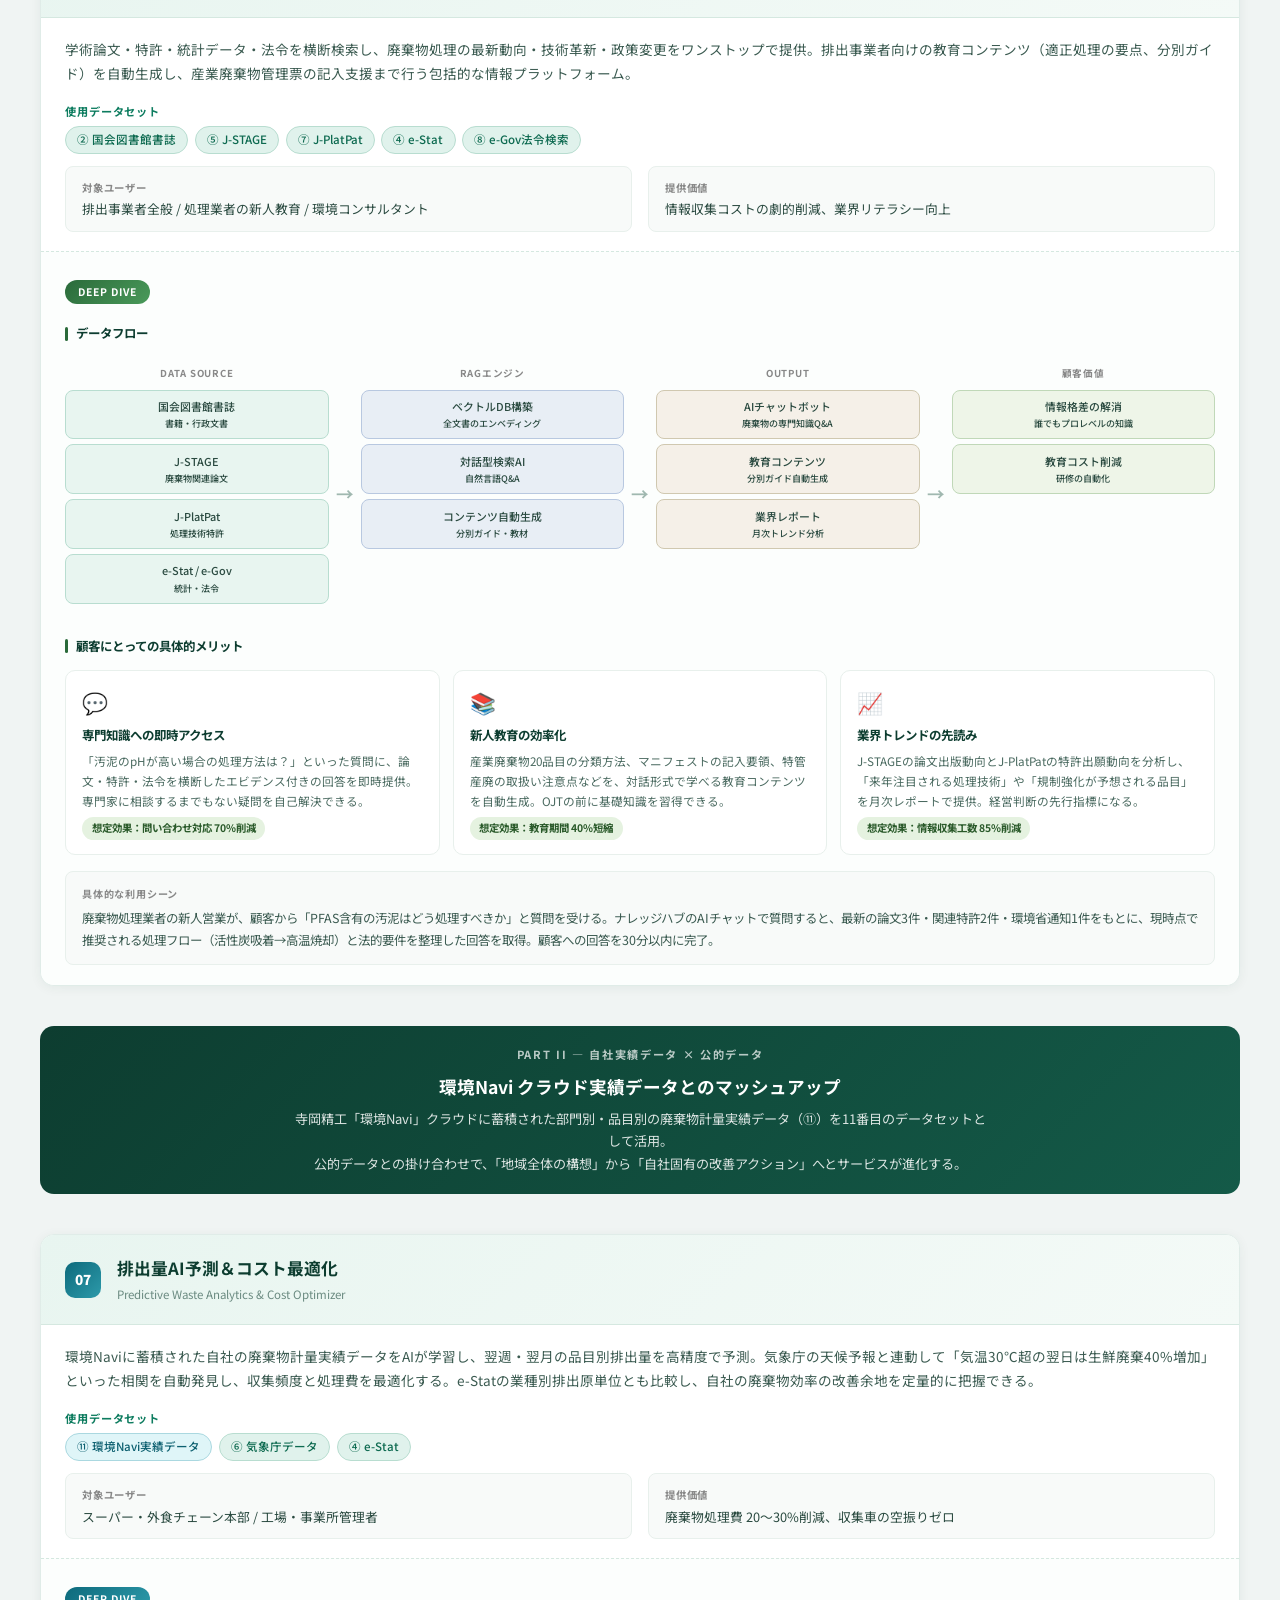
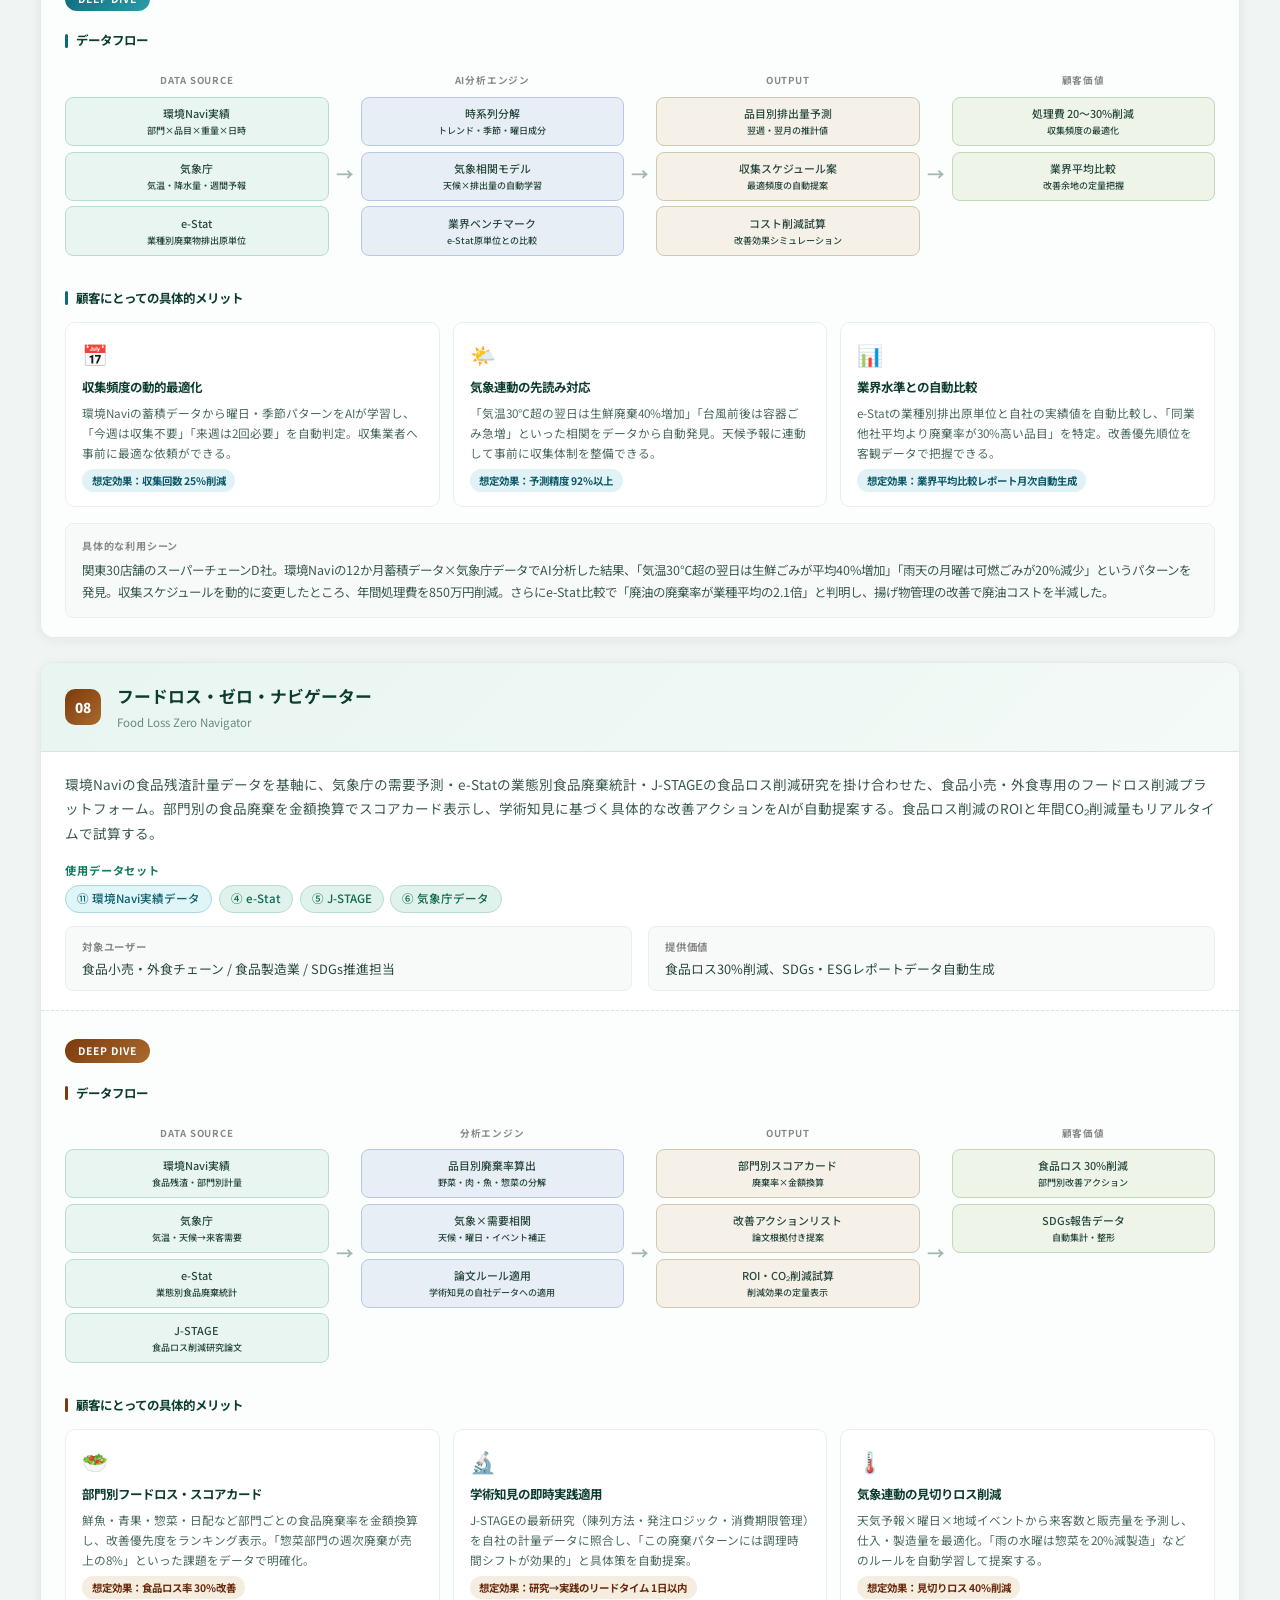
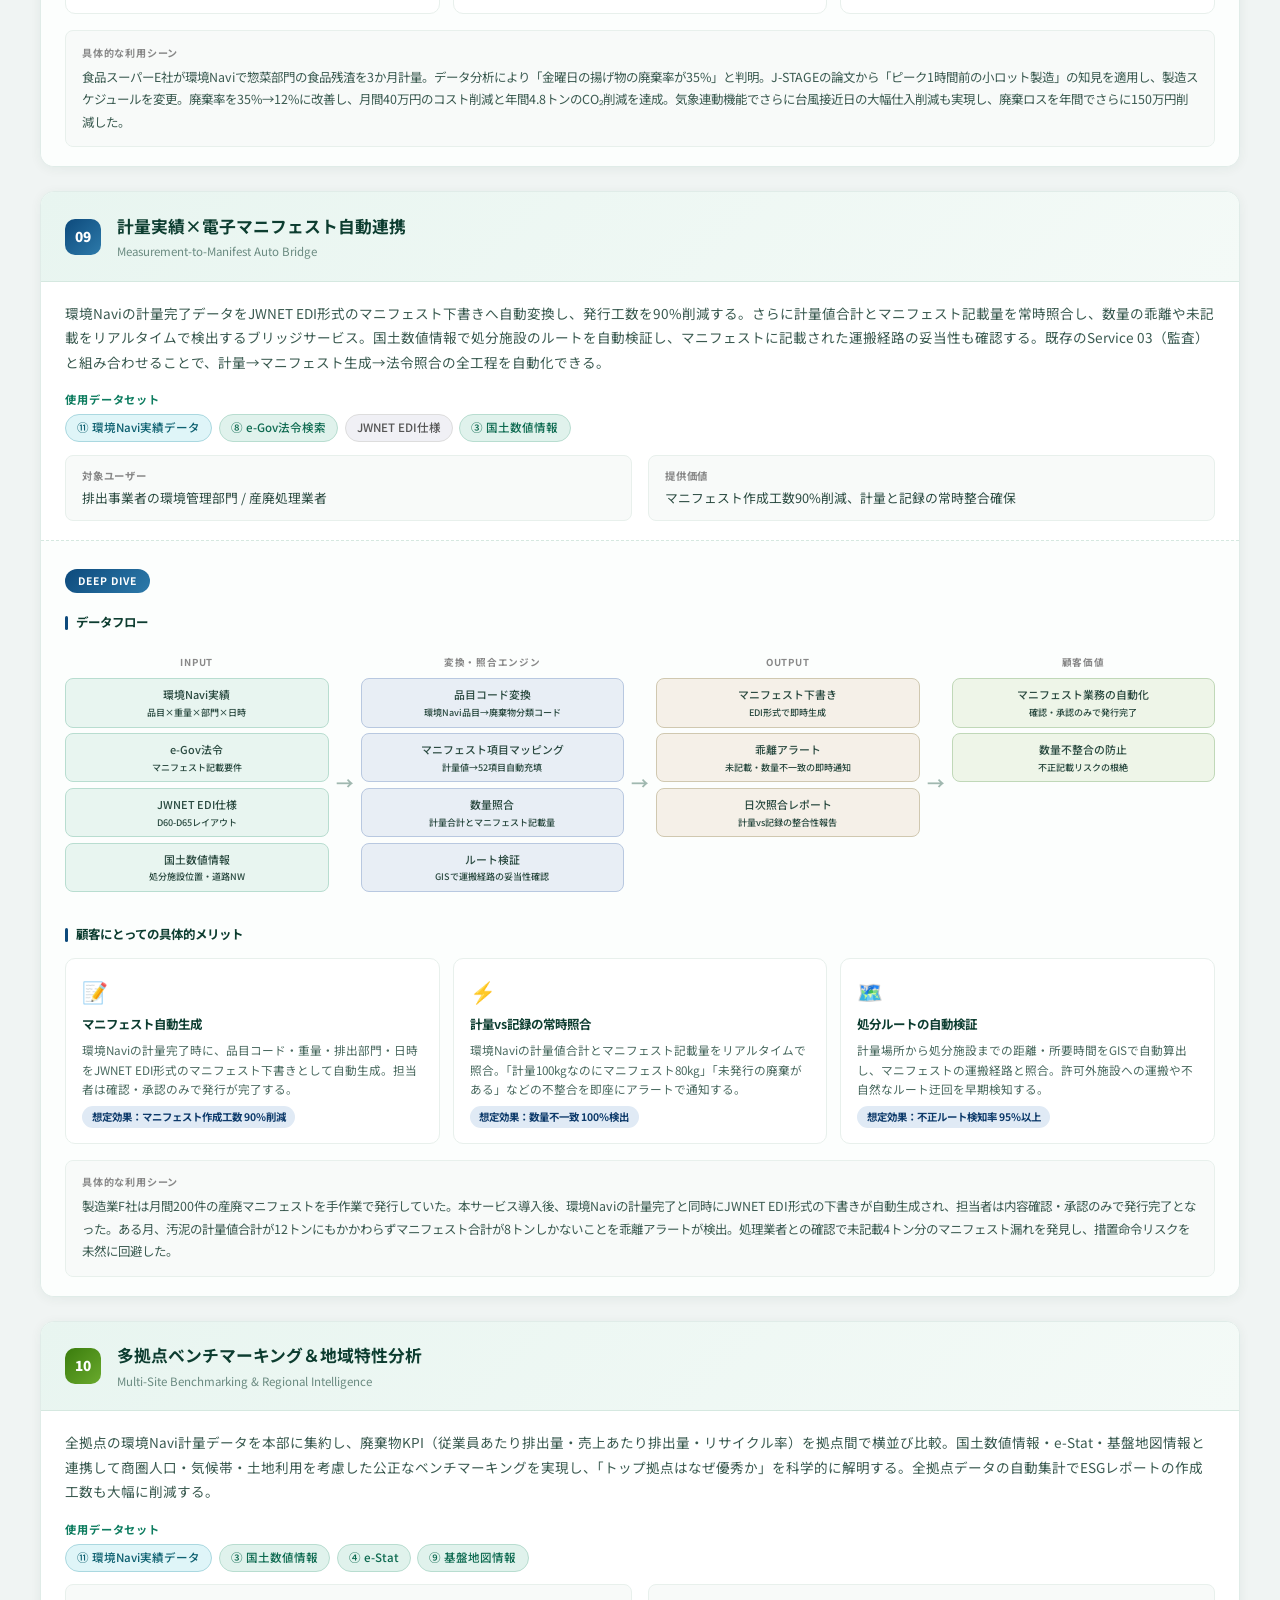
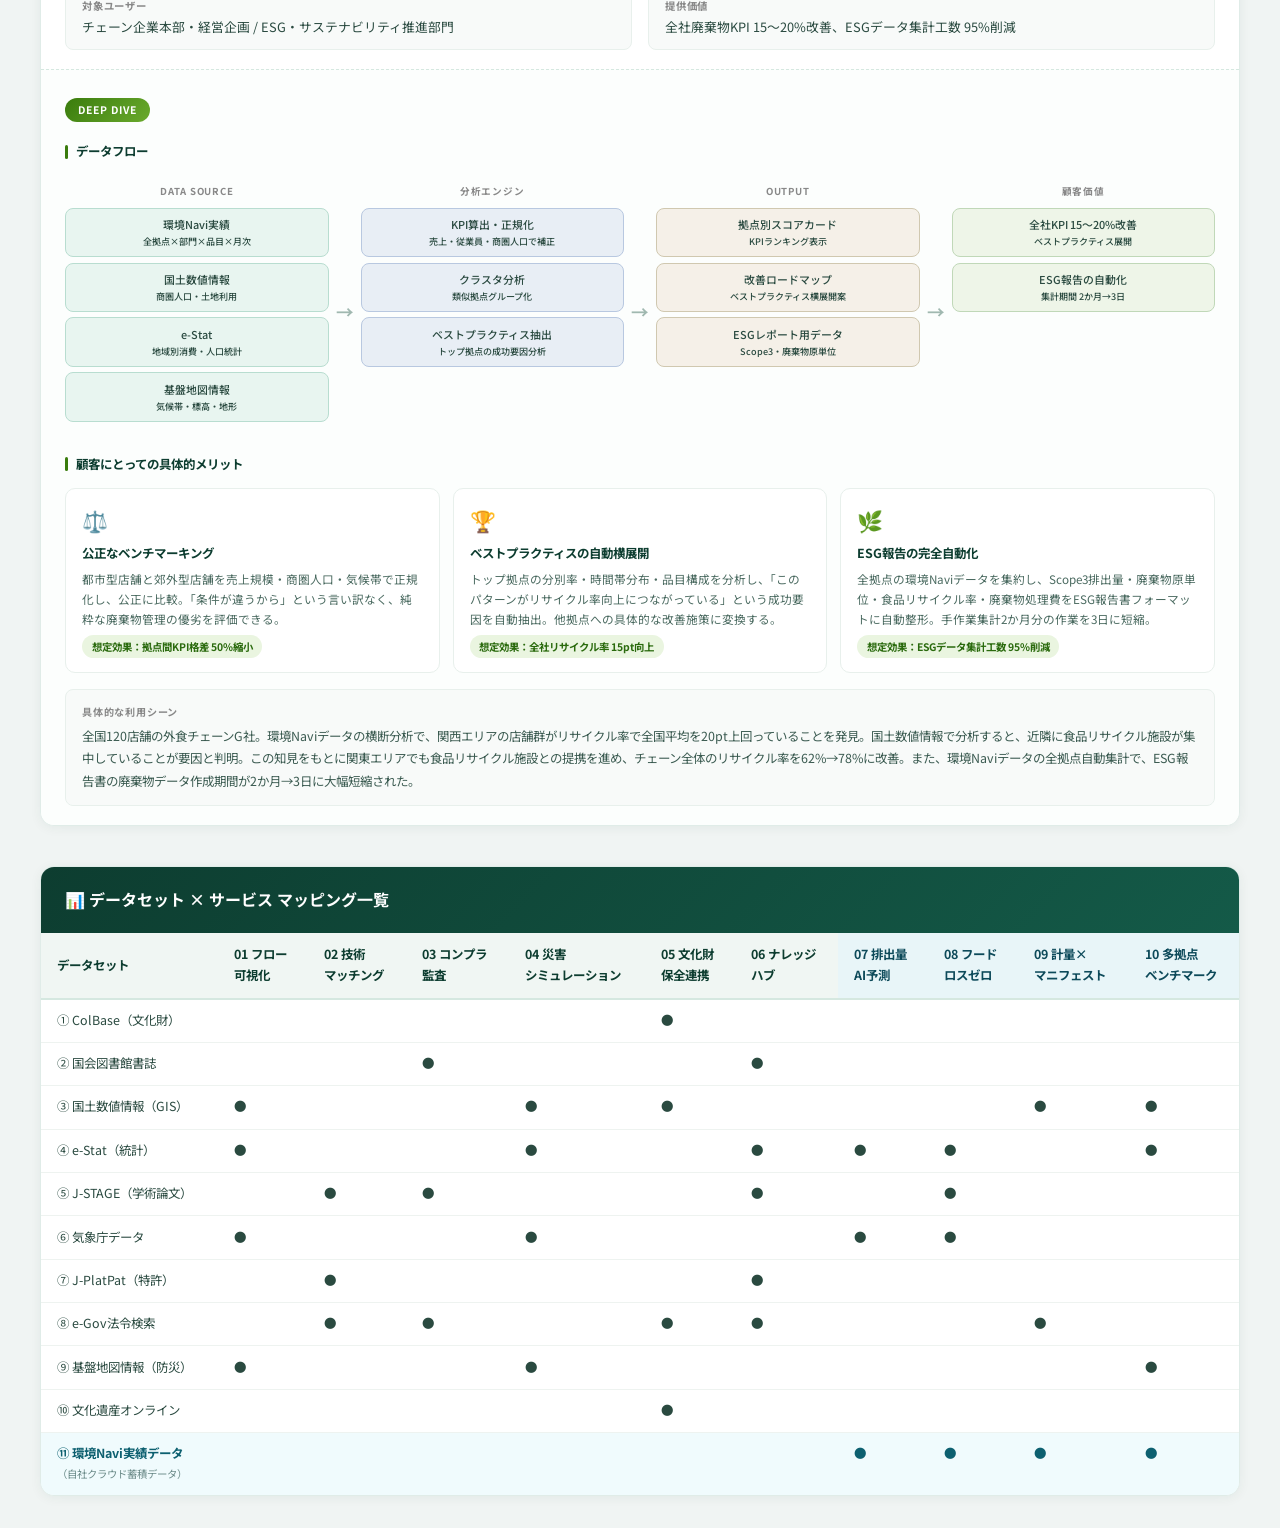
==== commit 2f33c2b0: "feat: 環境Navi実績データ×公的データ マッシュアップサービス（Service 07〜10）追加 寺岡精工「環境Naviクラウド版」の廃棄物計量実績データ（⑪）を新たなデータセットとして追加し" ====
--- a/mashup_concept_v2.html
+++ b/mashup_concept_v2.html
@@ -234,6 +234,10 @@
   .c4 .card-num { background: linear-gradient(135deg, #5a0d7c, #8a2db0); }
   .c5 .card-num { background: linear-gradient(135deg, #7c0d3a, #b02d5a); }
   .c6 .card-num { background: linear-gradient(135deg, #2a6a3a, #4a9a5a); }
+  .c7 .card-num { background: linear-gradient(135deg, #0d6a7c, #2d9aaa); }
+  .c8 .card-num { background: linear-gradient(135deg, #7c3a0d, #aa6a2d); }
+  .c9 .card-num { background: linear-gradient(135deg, #0d4a7c, #2d7aaa); }
+  .c10 .card-num { background: linear-gradient(135deg, #3a7c0d, #6aaa2d); }
 
   /* ===== Deep Dive Section (NEW) ===== */
   .deep-dive {
@@ -259,6 +263,10 @@
   .c4 .deep-dive-label { background: linear-gradient(135deg, #5a0d7c, #8a2db0); }
   .c5 .deep-dive-label { background: linear-gradient(135deg, #7c0d3a, #b02d5a); }
   .c6 .deep-dive-label { background: linear-gradient(135deg, #2a6a3a, #4a9a5a); }
+  .c7 .deep-dive-label { background: linear-gradient(135deg, #0d6a7c, #2d9aaa); }
+  .c8 .deep-dive-label { background: linear-gradient(135deg, #7c3a0d, #aa6a2d); }
+  .c9 .deep-dive-label { background: linear-gradient(135deg, #0d4a7c, #2d7aaa); }
+  .c10 .deep-dive-label { background: linear-gradient(135deg, #3a7c0d, #6aaa2d); }
 
   /* Data Flow Diagram */
   .flow-section {
@@ -286,6 +294,10 @@
   .c4 .flow-section-title::before { background: #5a0d7c; }
   .c5 .flow-section-title::before { background: #7c0d3a; }
   .c6 .flow-section-title::before { background: #2a6a3a; }
+  .c7 .flow-section-title::before { background: #0d6a7c; }
+  .c8 .flow-section-title::before { background: #7c3a0d; }
+  .c9 .flow-section-title::before { background: #0d4a7c; }
+  .c10 .flow-section-title::before { background: #3a7c0d; }
 
   /* Flow Diagram */
   .flow-diagram {
@@ -400,6 +412,10 @@
   .c4 .benefit-metric { background: #f0e0f5; color: #4a0a6a; }
   .c5 .benefit-metric { background: #f5e0ea; color: #6a0a3a; }
   .c6 .benefit-metric { background: #e5f2e0; color: #2a5a2a; }
+  .c7 .benefit-metric { background: #e0f2f5; color: #0d5a6a; }
+  .c8 .benefit-metric { background: #f5ede0; color: #6a2a0d; }
+  .c9 .benefit-metric { background: #e0eaf5; color: #0d3a6a; }
+  .c10 .benefit-metric { background: #eaf5e0; color: #2a6a0d; }
 
   /* Use Case Box */
   .use-case {
@@ -472,10 +488,10 @@
   <div class="header">
     <div class="label">Data Mashup Service Blueprint v2</div>
     <h1><span>資源と人を未来につなぐ</span><br>公的データ × 廃棄物処理 サービス構想</h1>
-    <p class="subtitle">10の公的データセットをマッシュアップし、排出事業者・処理業者・地域社会に新しい価値を届ける6つのサービス</p>
+    <p class="subtitle">10の公的データセット＋環境Navi実績データをマッシュアップし、排出事業者・処理業者・地域社会に新しい価値を届ける10のサービス</p>
     <div class="author-info">
       <p>作成者：株式会社市川環境エンジニアリング　真庭謙太郎</p>
-      <p>作成日：2026年2月27日　／　最終更新日：2026年2月28日（電子マニフェスト新仕様対応）</p>
+      <p>作成日：2026年2月27日　／　最終更新日：2026年2月28日（環境Navi実績データ連携サービス追加）</p>
     </div>
   </div>
 
@@ -486,7 +502,10 @@
     <p>
       廃棄物は「終わり」ではなく「始まり」。公的データの力で、廃棄物の流れを可視化し、<br>
       排出事業者と処理技術を最適にマッチングし、地域の資源循環を文化と法の両面から支える。<br>
-      データが繋ぐ先にあるのは、資源も人も循環する持続可能な社会。
+      データが繋ぐ先にあるのは、資源も人も循環する持続可能な社会。<br><br>
+      さらに、寺岡精工「環境Navi」クラウドに蓄積された自社の廃棄物計量実績データを加えることで、<br>
+      構想は「実装」へと変わる。リアルな計量実績が公的データと融合したとき、<br>
+      排出事業者は初めて「自分ごと」の廃棄物削減アクションを手に入れる。
     </p>
   </div>
 
@@ -1142,6 +1161,443 @@
         <div class="use-case">
           <div class="use-case-label">具体的な利用シーン</div>
           <p>廃棄物処理業者の新人営業が、顧客から「PFAS含有の汚泥はどう処理すべきか」と質問を受ける。ナレッジハブのAIチャットで質問すると、最新の論文3件・関連特許2件・環境省通知1件をもとに、現時点で推奨される処理フロー（活性炭吸着→高温焼却）と法的要件を整理した回答を取得。顧客への回答を30分以内に完了。</p>
+        </div>
+      </div>
+    </div>
+
+    <!-- ======================== Section Divider: 環境Navi実績データ連携 ======================== -->
+    <div style="margin: 1rem 0; padding: 1.2rem 1.5rem; background: linear-gradient(135deg, #0d3d30, #145a48); border-radius: 14px; text-align: center; color: #fff;">
+      <div style="font-size: 0.7rem; font-weight: 700; letter-spacing: 0.15em; text-transform: uppercase; opacity: 0.7; margin-bottom: 0.5rem;">Part II — 自社実績データ × 公的データ</div>
+      <div style="font-size: 1.1rem; font-weight: 700; margin-bottom: 0.4rem;">環境Navi クラウド実績データとのマッシュアップ</div>
+      <p style="font-size: 0.82rem; opacity: 0.85; line-height: 1.7; max-width: 700px; margin: 0 auto;">
+        寺岡精工「環境Navi」クラウドに蓄積された部門別・品目別の廃棄物計量実績データ（⑪）を11番目のデータセットとして活用。<br>
+        公的データとの掛け合わせで、「地域全体の構想」から「自社固有の改善アクション」へとサービスが進化する。
+      </p>
+    </div>
+
+    <!-- ======================== Service 07 ======================== -->
+    <div class="service-card c7">
+      <div class="card-header">
+        <div class="card-num">07</div>
+        <h3>排出量AI予測＆コスト最適化<small>Predictive Waste Analytics & Cost Optimizer</small></h3>
+      </div>
+      <div class="card-body">
+        <p class="desc">
+          環境Naviに蓄積された自社の廃棄物計量実績データをAIが学習し、翌週・翌月の品目別排出量を高精度で予測。気象庁の天候予報と連動して「気温30℃超の翌日は生鮮廃棄40%増加」といった相関を自動発見し、収集頻度と処理費を最適化する。e-Statの業種別排出原単位とも比較し、自社の廃棄物効率の改善余地を定量的に把握できる。
+        </p>
+        <div class="data-row">
+          <div class="data-row-label">使用データセット</div>
+          <div class="tags">
+            <span class="tag primary" style="background:#dff5f8;color:#0d6070;border-color:#aad8e0;">⑪ 環境Navi実績データ</span>
+            <span class="tag primary">⑥ 気象庁データ</span>
+            <span class="tag primary">④ e-Stat</span>
+          </div>
+        </div>
+        <div class="meta-row">
+          <div class="meta-item">
+            <div class="meta-label">対象ユーザー</div>
+            <div class="meta-value">スーパー・外食チェーン本部 / 工場・事業所管理者</div>
+          </div>
+          <div class="meta-item">
+            <div class="meta-label">提供価値</div>
+            <div class="meta-value">廃棄物処理費 20〜30%削減、収集車の空振りゼロ</div>
+          </div>
+        </div>
+      </div>
+
+      <!-- Deep Dive -->
+      <div class="deep-dive">
+        <div class="deep-dive-label">Deep Dive</div>
+
+        <div class="flow-section">
+          <div class="flow-section-title">データフロー</div>
+          <div class="flow-diagram">
+            <div class="flow-col">
+              <div class="flow-phase-label">DATA SOURCE</div>
+              <div class="flow-box-group">
+                <div class="flow-box source">環境Navi実績<br><small>部門×品目×重量×日時</small></div>
+                <div class="flow-box source">気象庁<br><small>気温・降水量・週間予報</small></div>
+                <div class="flow-box source">e-Stat<br><small>業種別廃棄物排出原単位</small></div>
+              </div>
+            </div>
+            <div class="flow-arrow-col"><span class="flow-arrow">→</span></div>
+            <div class="flow-col">
+              <div class="flow-phase-label">AI分析エンジン</div>
+              <div class="flow-box-group">
+                <div class="flow-box process">時系列分解<br><small>トレンド・季節・曜日成分</small></div>
+                <div class="flow-box process">気象相関モデル<br><small>天候×排出量の自動学習</small></div>
+                <div class="flow-box process">業界ベンチマーク<br><small>e-Stat原単位との比較</small></div>
+              </div>
+            </div>
+            <div class="flow-arrow-col"><span class="flow-arrow">→</span></div>
+            <div class="flow-col">
+              <div class="flow-phase-label">OUTPUT</div>
+              <div class="flow-box-group">
+                <div class="flow-box output">品目別排出量予測<br><small>翌週・翌月の推計値</small></div>
+                <div class="flow-box output">収集スケジュール案<br><small>最適頻度の自動提案</small></div>
+                <div class="flow-box output">コスト削減試算<br><small>改善効果シミュレーション</small></div>
+              </div>
+            </div>
+            <div class="flow-arrow-col"><span class="flow-arrow">→</span></div>
+            <div class="flow-col">
+              <div class="flow-phase-label">顧客価値</div>
+              <div class="flow-box-group">
+                <div class="flow-box value">処理費 20〜30%削減<br><small>収集頻度の最適化</small></div>
+                <div class="flow-box value">業界平均比較<br><small>改善余地の定量把握</small></div>
+              </div>
+            </div>
+          </div>
+        </div>
+
+        <div class="benefit-section">
+          <div class="flow-section-title">顧客にとっての具体的メリット</div>
+          <div class="benefit-grid">
+            <div class="benefit-card">
+              <div class="benefit-icon">📅</div>
+              <div class="benefit-title">収集頻度の動的最適化</div>
+              <div class="benefit-desc">環境Naviの蓄積データから曜日・季節パターンをAIが学習し、「今週は収集不要」「来週は2回必要」を自動判定。収集業者へ事前に最適な依頼ができる。</div>
+              <span class="benefit-metric">想定効果：収集回数 25%削減</span>
+            </div>
+            <div class="benefit-card">
+              <div class="benefit-icon">🌤️</div>
+              <div class="benefit-title">気象連動の先読み対応</div>
+              <div class="benefit-desc">「気温30℃超の翌日は生鮮廃棄40%増加」「台風前後は容器ごみ急増」といった相関をデータから自動発見。天候予報に連動して事前に収集体制を整備できる。</div>
+              <span class="benefit-metric">想定効果：予測精度 92%以上</span>
+            </div>
+            <div class="benefit-card">
+              <div class="benefit-icon">📊</div>
+              <div class="benefit-title">業界水準との自動比較</div>
+              <div class="benefit-desc">e-Statの業種別排出原単位と自社の実績値を自動比較し、「同業他社平均より廃棄率が30%高い品目」を特定。改善優先順位を客観データで把握できる。</div>
+              <span class="benefit-metric">想定効果：業界平均比較レポート月次自動生成</span>
+            </div>
+          </div>
+        </div>
+
+        <div class="use-case">
+          <div class="use-case-label">具体的な利用シーン</div>
+          <p>関東30店舗のスーパーチェーンD社。環境Naviの12か月蓄積データ×気象庁データでAI分析した結果、「気温30℃超の翌日は生鮮ごみが平均40%増加」「雨天の月曜は可燃ごみが20%減少」というパターンを発見。収集スケジュールを動的に変更したところ、年間処理費を850万円削減。さらにe-Stat比較で「廃油の廃棄率が業種平均の2.1倍」と判明し、揚げ物管理の改善で廃油コストを半減した。</p>
+        </div>
+      </div>
+    </div>
+
+    <!-- ======================== Service 08 ======================== -->
+    <div class="service-card c8">
+      <div class="card-header">
+        <div class="card-num">08</div>
+        <h3>フードロス・ゼロ・ナビゲーター<small>Food Loss Zero Navigator</small></h3>
+      </div>
+      <div class="card-body">
+        <p class="desc">
+          環境Naviの食品残渣計量データを基軸に、気象庁の需要予測・e-Statの業態別食品廃棄統計・J-STAGEの食品ロス削減研究を掛け合わせた、食品小売・外食専用のフードロス削減プラットフォーム。部門別の食品廃棄を金額換算でスコアカード表示し、学術知見に基づく具体的な改善アクションをAIが自動提案する。食品ロス削減のROIと年間CO₂削減量もリアルタイムで試算する。
+        </p>
+        <div class="data-row">
+          <div class="data-row-label">使用データセット</div>
+          <div class="tags">
+            <span class="tag primary" style="background:#dff5f8;color:#0d6070;border-color:#aad8e0;">⑪ 環境Navi実績データ</span>
+            <span class="tag primary">④ e-Stat</span>
+            <span class="tag primary">⑤ J-STAGE</span>
+            <span class="tag primary">⑥ 気象庁データ</span>
+          </div>
+        </div>
+        <div class="meta-row">
+          <div class="meta-item">
+            <div class="meta-label">対象ユーザー</div>
+            <div class="meta-value">食品小売・外食チェーン / 食品製造業 / SDGs推進担当</div>
+          </div>
+          <div class="meta-item">
+            <div class="meta-label">提供価値</div>
+            <div class="meta-value">食品ロス30%削減、SDGs・ESGレポートデータ自動生成</div>
+          </div>
+        </div>
+      </div>
+
+      <!-- Deep Dive -->
+      <div class="deep-dive">
+        <div class="deep-dive-label">Deep Dive</div>
+
+        <div class="flow-section">
+          <div class="flow-section-title">データフロー</div>
+          <div class="flow-diagram">
+            <div class="flow-col">
+              <div class="flow-phase-label">DATA SOURCE</div>
+              <div class="flow-box-group">
+                <div class="flow-box source">環境Navi実績<br><small>食品残渣・部門別計量</small></div>
+                <div class="flow-box source">気象庁<br><small>気温・天候→来客需要</small></div>
+                <div class="flow-box source">e-Stat<br><small>業態別食品廃棄統計</small></div>
+                <div class="flow-box source">J-STAGE<br><small>食品ロス削減研究論文</small></div>
+              </div>
+            </div>
+            <div class="flow-arrow-col"><span class="flow-arrow">→</span></div>
+            <div class="flow-col">
+              <div class="flow-phase-label">分析エンジン</div>
+              <div class="flow-box-group">
+                <div class="flow-box process">品目別廃棄率算出<br><small>野菜・肉・魚・惣菜の分解</small></div>
+                <div class="flow-box process">気象×需要相関<br><small>天候・曜日・イベント補正</small></div>
+                <div class="flow-box process">論文ルール適用<br><small>学術知見の自社データへの適用</small></div>
+              </div>
+            </div>
+            <div class="flow-arrow-col"><span class="flow-arrow">→</span></div>
+            <div class="flow-col">
+              <div class="flow-phase-label">OUTPUT</div>
+              <div class="flow-box-group">
+                <div class="flow-box output">部門別スコアカード<br><small>廃棄率×金額換算</small></div>
+                <div class="flow-box output">改善アクションリスト<br><small>論文根拠付き提案</small></div>
+                <div class="flow-box output">ROI・CO₂削減試算<br><small>削減効果の定量表示</small></div>
+              </div>
+            </div>
+            <div class="flow-arrow-col"><span class="flow-arrow">→</span></div>
+            <div class="flow-col">
+              <div class="flow-phase-label">顧客価値</div>
+              <div class="flow-box-group">
+                <div class="flow-box value">食品ロス 30%削減<br><small>部門別改善アクション</small></div>
+                <div class="flow-box value">SDGs報告データ<br><small>自動集計・整形</small></div>
+              </div>
+            </div>
+          </div>
+        </div>
+
+        <div class="benefit-section">
+          <div class="flow-section-title">顧客にとっての具体的メリット</div>
+          <div class="benefit-grid">
+            <div class="benefit-card">
+              <div class="benefit-icon">🥗</div>
+              <div class="benefit-title">部門別フードロス・スコアカード</div>
+              <div class="benefit-desc">鮮魚・青果・惣菜・日配など部門ごとの食品廃棄率を金額換算し、改善優先度をランキング表示。「惣菜部門の週次廃棄が売上の8%」といった課題をデータで明確化。</div>
+              <span class="benefit-metric">想定効果：食品ロス率 30%改善</span>
+            </div>
+            <div class="benefit-card">
+              <div class="benefit-icon">🔬</div>
+              <div class="benefit-title">学術知見の即時実践適用</div>
+              <div class="benefit-desc">J-STAGEの最新研究（陳列方法・発注ロジック・消費期限管理）を自社の計量データに照合し、「この廃棄パターンには調理時間シフトが効果的」と具体策を自動提案。</div>
+              <span class="benefit-metric">想定効果：研究→実践のリードタイム 1日以内</span>
+            </div>
+            <div class="benefit-card">
+              <div class="benefit-icon">🌡️</div>
+              <div class="benefit-title">気象連動の見切りロス削減</div>
+              <div class="benefit-desc">天気予報×曜日×地域イベントから来客数と販売量を予測し、仕入・製造量を最適化。「雨の水曜は惣菜を20%減製造」などのルールを自動学習して提案する。</div>
+              <span class="benefit-metric">想定効果：見切りロス 40%削減</span>
+            </div>
+          </div>
+        </div>
+
+        <div class="use-case">
+          <div class="use-case-label">具体的な利用シーン</div>
+          <p>食品スーパーE社が環境Naviで惣菜部門の食品残渣を3か月計量。データ分析により「金曜日の揚げ物の廃棄率が35%」と判明。J-STAGEの論文から「ピーク1時間前の小ロット製造」の知見を適用し、製造スケジュールを変更。廃棄率を35%→12%に改善し、月間40万円のコスト削減と年間4.8トンのCO₂削減を達成。気象連動機能でさらに台風接近日の大幅仕入削減も実現し、廃棄ロスを年間でさらに150万円削減した。</p>
+        </div>
+      </div>
+    </div>
+
+    <!-- ======================== Service 09 ======================== -->
+    <div class="service-card c9">
+      <div class="card-header">
+        <div class="card-num">09</div>
+        <h3>計量実績×電子マニフェスト自動連携<small>Measurement-to-Manifest Auto Bridge</small></h3>
+      </div>
+      <div class="card-body">
+        <p class="desc">
+          環境Naviの計量完了データをJWNET EDI形式のマニフェスト下書きへ自動変換し、発行工数を90%削減する。さらに計量値合計とマニフェスト記載量を常時照合し、数量の乖離や未記載をリアルタイムで検出するブリッジサービス。国土数値情報で処分施設のルートを自動検証し、マニフェストに記載された運搬経路の妥当性も確認する。既存のService 03（監査）と組み合わせることで、計量→マニフェスト生成→法令照合の全工程を自動化できる。
+        </p>
+        <div class="data-row">
+          <div class="data-row-label">使用データセット</div>
+          <div class="tags">
+            <span class="tag primary" style="background:#dff5f8;color:#0d6070;border-color:#aad8e0;">⑪ 環境Navi実績データ</span>
+            <span class="tag primary">⑧ e-Gov法令検索</span>
+            <span class="tag secondary">JWNET EDI仕様</span>
+            <span class="tag primary">③ 国土数値情報</span>
+          </div>
+        </div>
+        <div class="meta-row">
+          <div class="meta-item">
+            <div class="meta-label">対象ユーザー</div>
+            <div class="meta-value">排出事業者の環境管理部門 / 産廃処理業者</div>
+          </div>
+          <div class="meta-item">
+            <div class="meta-label">提供価値</div>
+            <div class="meta-value">マニフェスト作成工数90%削減、計量と記録の常時整合確保</div>
+          </div>
+        </div>
+      </div>
+
+      <!-- Deep Dive -->
+      <div class="deep-dive">
+        <div class="deep-dive-label">Deep Dive</div>
+
+        <div class="flow-section">
+          <div class="flow-section-title">データフロー</div>
+          <div class="flow-diagram">
+            <div class="flow-col">
+              <div class="flow-phase-label">INPUT</div>
+              <div class="flow-box-group">
+                <div class="flow-box source">環境Navi実績<br><small>品目×重量×部門×日時</small></div>
+                <div class="flow-box source">e-Gov法令<br><small>マニフェスト記載要件</small></div>
+                <div class="flow-box source">JWNET EDI仕様<br><small>D60-D65レイアウト</small></div>
+                <div class="flow-box source">国土数値情報<br><small>処分施設位置・道路NW</small></div>
+              </div>
+            </div>
+            <div class="flow-arrow-col"><span class="flow-arrow">→</span></div>
+            <div class="flow-col">
+              <div class="flow-phase-label">変換・照合エンジン</div>
+              <div class="flow-box-group">
+                <div class="flow-box process">品目コード変換<br><small>環境Navi品目→廃棄物分類コード</small></div>
+                <div class="flow-box process">マニフェスト項目マッピング<br><small>計量値→52項目自動充填</small></div>
+                <div class="flow-box process">数量照合<br><small>計量合計とマニフェスト記載量</small></div>
+                <div class="flow-box process">ルート検証<br><small>GISで運搬経路の妥当性確認</small></div>
+              </div>
+            </div>
+            <div class="flow-arrow-col"><span class="flow-arrow">→</span></div>
+            <div class="flow-col">
+              <div class="flow-phase-label">OUTPUT</div>
+              <div class="flow-box-group">
+                <div class="flow-box output">マニフェスト下書き<br><small>EDI形式で即時生成</small></div>
+                <div class="flow-box output">乖離アラート<br><small>未記載・数量不一致の即時通知</small></div>
+                <div class="flow-box output">日次照合レポート<br><small>計量vs記録の整合性報告</small></div>
+              </div>
+            </div>
+            <div class="flow-arrow-col"><span class="flow-arrow">→</span></div>
+            <div class="flow-col">
+              <div class="flow-phase-label">顧客価値</div>
+              <div class="flow-box-group">
+                <div class="flow-box value">マニフェスト業務の自動化<br><small>確認・承認のみで発行完了</small></div>
+                <div class="flow-box value">数量不整合の防止<br><small>不正記載リスクの根絶</small></div>
+              </div>
+            </div>
+          </div>
+        </div>
+
+        <div class="benefit-section">
+          <div class="flow-section-title">顧客にとっての具体的メリット</div>
+          <div class="benefit-grid">
+            <div class="benefit-card">
+              <div class="benefit-icon">📝</div>
+              <div class="benefit-title">マニフェスト自動生成</div>
+              <div class="benefit-desc">環境Naviの計量完了時に、品目コード・重量・排出部門・日時をJWNET EDI形式のマニフェスト下書きとして自動生成。担当者は確認・承認のみで発行が完了する。</div>
+              <span class="benefit-metric">想定効果：マニフェスト作成工数 90%削減</span>
+            </div>
+            <div class="benefit-card">
+              <div class="benefit-icon">⚡</div>
+              <div class="benefit-title">計量vs記録の常時照合</div>
+              <div class="benefit-desc">環境Naviの計量値合計とマニフェスト記載量をリアルタイムで照合。「計量100kgなのにマニフェスト80kg」「未発行の廃棄がある」などの不整合を即座にアラートで通知する。</div>
+              <span class="benefit-metric">想定効果：数量不一致 100%検出</span>
+            </div>
+            <div class="benefit-card">
+              <div class="benefit-icon">🗺️</div>
+              <div class="benefit-title">処分ルートの自動検証</div>
+              <div class="benefit-desc">計量場所から処分施設までの距離・所要時間をGISで自動算出し、マニフェストの運搬経路と照合。許可外施設への運搬や不自然なルート迂回を早期検知する。</div>
+              <span class="benefit-metric">想定効果：不正ルート検知率 95%以上</span>
+            </div>
+          </div>
+        </div>
+
+        <div class="use-case">
+          <div class="use-case-label">具体的な利用シーン</div>
+          <p>製造業F社は月間200件の産廃マニフェストを手作業で発行していた。本サービス導入後、環境Naviの計量完了と同時にJWNET EDI形式の下書きが自動生成され、担当者は内容確認・承認のみで発行完了となった。ある月、汚泥の計量値合計が12トンにもかかわらずマニフェスト合計が8トンしかないことを乖離アラートが検出。処理業者との確認で未記載4トン分のマニフェスト漏れを発見し、措置命令リスクを未然に回避した。</p>
+        </div>
+      </div>
+    </div>
+
+    <!-- ======================== Service 10 ======================== -->
+    <div class="service-card c10">
+      <div class="card-header">
+        <div class="card-num">10</div>
+        <h3>多拠点ベンチマーキング＆地域特性分析<small>Multi-Site Benchmarking & Regional Intelligence</small></h3>
+      </div>
+      <div class="card-body">
+        <p class="desc">
+          全拠点の環境Navi計量データを本部に集約し、廃棄物KPI（従業員あたり排出量・売上あたり排出量・リサイクル率）を拠点間で横並び比較。国土数値情報・e-Stat・基盤地図情報と連携して商圏人口・気候帯・土地利用を考慮した公正なベンチマーキングを実現し、「トップ拠点はなぜ優秀か」を科学的に解明する。全拠点データの自動集計でESGレポートの作成工数も大幅に削減する。
+        </p>
+        <div class="data-row">
+          <div class="data-row-label">使用データセット</div>
+          <div class="tags">
+            <span class="tag primary" style="background:#dff5f8;color:#0d6070;border-color:#aad8e0;">⑪ 環境Navi実績データ</span>
+            <span class="tag primary">③ 国土数値情報</span>
+            <span class="tag primary">④ e-Stat</span>
+            <span class="tag primary">⑨ 基盤地図情報</span>
+          </div>
+        </div>
+        <div class="meta-row">
+          <div class="meta-item">
+            <div class="meta-label">対象ユーザー</div>
+            <div class="meta-value">チェーン企業本部・経営企画 / ESG・サステナビリティ推進部門</div>
+          </div>
+          <div class="meta-item">
+            <div class="meta-label">提供価値</div>
+            <div class="meta-value">全社廃棄物KPI 15〜20%改善、ESGデータ集計工数 95%削減</div>
+          </div>
+        </div>
+      </div>
+
+      <!-- Deep Dive -->
+      <div class="deep-dive">
+        <div class="deep-dive-label">Deep Dive</div>
+
+        <div class="flow-section">
+          <div class="flow-section-title">データフロー</div>
+          <div class="flow-diagram">
+            <div class="flow-col">
+              <div class="flow-phase-label">DATA SOURCE</div>
+              <div class="flow-box-group">
+                <div class="flow-box source">環境Navi実績<br><small>全拠点×部門×品目×月次</small></div>
+                <div class="flow-box source">国土数値情報<br><small>商圏人口・土地利用</small></div>
+                <div class="flow-box source">e-Stat<br><small>地域別消費・人口統計</small></div>
+                <div class="flow-box source">基盤地図情報<br><small>気候帯・標高・地形</small></div>
+              </div>
+            </div>
+            <div class="flow-arrow-col"><span class="flow-arrow">→</span></div>
+            <div class="flow-col">
+              <div class="flow-phase-label">分析エンジン</div>
+              <div class="flow-box-group">
+                <div class="flow-box process">KPI算出・正規化<br><small>売上・従業員・商圏人口で補正</small></div>
+                <div class="flow-box process">クラスタ分析<br><small>類似拠点グループ化</small></div>
+                <div class="flow-box process">ベストプラクティス抽出<br><small>トップ拠点の成功要因分析</small></div>
+              </div>
+            </div>
+            <div class="flow-arrow-col"><span class="flow-arrow">→</span></div>
+            <div class="flow-col">
+              <div class="flow-phase-label">OUTPUT</div>
+              <div class="flow-box-group">
+                <div class="flow-box output">拠点別スコアカード<br><small>KPIランキング表示</small></div>
+                <div class="flow-box output">改善ロードマップ<br><small>ベストプラクティス横展開案</small></div>
+                <div class="flow-box output">ESGレポート用データ<br><small>Scope3・廃棄物原単位</small></div>
+              </div>
+            </div>
+            <div class="flow-arrow-col"><span class="flow-arrow">→</span></div>
+            <div class="flow-col">
+              <div class="flow-phase-label">顧客価値</div>
+              <div class="flow-box-group">
+                <div class="flow-box value">全社KPI 15〜20%改善<br><small>ベストプラクティス展開</small></div>
+                <div class="flow-box value">ESG報告の自動化<br><small>集計期間 2か月→3日</small></div>
+              </div>
+            </div>
+          </div>
+        </div>
+
+        <div class="benefit-section">
+          <div class="flow-section-title">顧客にとっての具体的メリット</div>
+          <div class="benefit-grid">
+            <div class="benefit-card">
+              <div class="benefit-icon">⚖️</div>
+              <div class="benefit-title">公正なベンチマーキング</div>
+              <div class="benefit-desc">都市型店舗と郊外型店舗を売上規模・商圏人口・気候帯で正規化し、公正に比較。「条件が違うから」という言い訳なく、純粋な廃棄物管理の優劣を評価できる。</div>
+              <span class="benefit-metric">想定効果：拠点間KPI格差 50%縮小</span>
+            </div>
+            <div class="benefit-card">
+              <div class="benefit-icon">🏆</div>
+              <div class="benefit-title">ベストプラクティスの自動横展開</div>
+              <div class="benefit-desc">トップ拠点の分別率・時間帯分布・品目構成を分析し、「このパターンがリサイクル率向上につながっている」という成功要因を自動抽出。他拠点への具体的な改善施策に変換する。</div>
+              <span class="benefit-metric">想定効果：全社リサイクル率 15pt向上</span>
+            </div>
+            <div class="benefit-card">
+              <div class="benefit-icon">🌿</div>
+              <div class="benefit-title">ESG報告の完全自動化</div>
+              <div class="benefit-desc">全拠点の環境Naviデータを集約し、Scope3排出量・廃棄物原単位・食品リサイクル率・廃棄物処理費をESG報告書フォーマットに自動整形。手作業集計2か月分の作業を3日に短縮。</div>
+              <span class="benefit-metric">想定効果：ESGデータ集計工数 95%削減</span>
+            </div>
+          </div>
+        </div>
+
+        <div class="use-case">
+          <div class="use-case-label">具体的な利用シーン</div>
+          <p>全国120店舗の外食チェーンG社。環境Naviデータの横断分析で、関西エリアの店舗群がリサイクル率で全国平均を20pt上回っていることを発見。国土数値情報で分析すると、近隣に食品リサイクル施設が集中していることが要因と判明。この知見をもとに関東エリアでも食品リサイクル施設との提携を進め、チェーン全体のリサイクル率を62%→78%に改善。また、環境Naviデータの全拠点自動集計で、ESG報告書の廃棄物データ作成期間が2か月→3日に大幅短縮された。</p>
         </div>
       </div>
     </div>
@@ -1161,6 +1617,10 @@
           <th>04 災害<br>シミュレーション</th>
           <th>05 文化財<br>保全連携</th>
           <th>06 ナレッジ<br>ハブ</th>
+          <th style="background:#e8f5f8;color:#0d4a5a;">07 排出量<br>AI予測</th>
+          <th style="background:#e8f5f8;color:#0d4a5a;">08 フード<br>ロスゼロ</th>
+          <th style="background:#e8f5f8;color:#0d4a5a;">09 計量×<br>マニフェスト</th>
+          <th style="background:#e8f5f8;color:#0d4a5a;">10 多拠点<br>ベンチマーク</th>
         </tr>
       </thead>
       <tbody>
@@ -1168,6 +1628,7 @@
           <td>① ColBase（文化財）</td>
           <td></td><td></td><td></td><td></td>
           <td class="ds-check">●</td><td></td>
+          <td></td><td></td><td></td><td></td>
         </tr>
         <tr>
           <td>② 国会図書館書誌</td>
@@ -1175,18 +1636,26 @@
           <td class="ds-check">●</td>
           <td></td><td></td>
           <td class="ds-check">●</td>
+          <td></td><td></td><td></td><td></td>
         </tr>
         <tr>
           <td>③ 国土数値情報（GIS）</td>
           <td class="ds-check">●</td><td></td><td></td>
           <td class="ds-check">●</td>
           <td class="ds-check">●</td><td></td>
+          <td></td><td></td>
+          <td class="ds-check">●</td>
+          <td class="ds-check">●</td>
         </tr>
         <tr>
           <td>④ e-Stat（統計）</td>
           <td class="ds-check">●</td><td></td><td></td>
           <td class="ds-check">●</td><td></td>
           <td class="ds-check">●</td>
+          <td class="ds-check">●</td>
+          <td class="ds-check">●</td>
+          <td></td>
+          <td class="ds-check">●</td>
         </tr>
         <tr>
           <td>⑤ J-STAGE（学術論文）</td>
@@ -1195,11 +1664,17 @@
           <td class="ds-check">●</td>
           <td></td><td></td>
           <td class="ds-check">●</td>
+          <td></td>
+          <td class="ds-check">●</td>
+          <td></td><td></td>
         </tr>
         <tr>
           <td>⑥ 気象庁データ</td>
           <td class="ds-check">●</td><td></td><td></td>
           <td class="ds-check">●</td><td></td><td></td>
+          <td class="ds-check">●</td>
+          <td class="ds-check">●</td>
+          <td></td><td></td>
         </tr>
         <tr>
           <td>⑦ J-PlatPat（特許）</td>
@@ -1207,6 +1682,7 @@
           <td class="ds-check">●</td>
           <td></td><td></td><td></td>
           <td class="ds-check">●</td>
+          <td></td><td></td><td></td><td></td>
         </tr>
         <tr>
           <td>⑧ e-Gov法令検索</td>
@@ -1216,16 +1692,30 @@
           <td></td>
           <td class="ds-check">●</td>
           <td class="ds-check">●</td>
+          <td></td><td></td>
+          <td class="ds-check">●</td>
+          <td></td>
         </tr>
         <tr>
           <td>⑨ 基盤地図情報（防災）</td>
           <td class="ds-check">●</td><td></td><td></td>
           <td class="ds-check">●</td><td></td><td></td>
+          <td></td><td></td><td></td>
+          <td class="ds-check">●</td>
         </tr>
         <tr>
           <td>⑩ 文化遺産オンライン</td>
           <td></td><td></td><td></td><td></td>
           <td class="ds-check">●</td><td></td>
+          <td></td><td></td><td></td><td></td>
+        </tr>
+        <tr style="background:#f0fbfd;">
+          <td><strong style="color:#0d6070;">⑪ 環境Navi実績データ</strong><br><small style="color:#6a8a88;">（自社クラウド蓄積データ）</small></td>
+          <td></td><td></td><td></td><td></td><td></td><td></td>
+          <td class="ds-check" style="color:#0d6070;">●</td>
+          <td class="ds-check" style="color:#0d6070;">●</td>
+          <td class="ds-check" style="color:#0d6070;">●</td>
+          <td class="ds-check" style="color:#0d6070;">●</td>
         </tr>
       </tbody>
     </table>
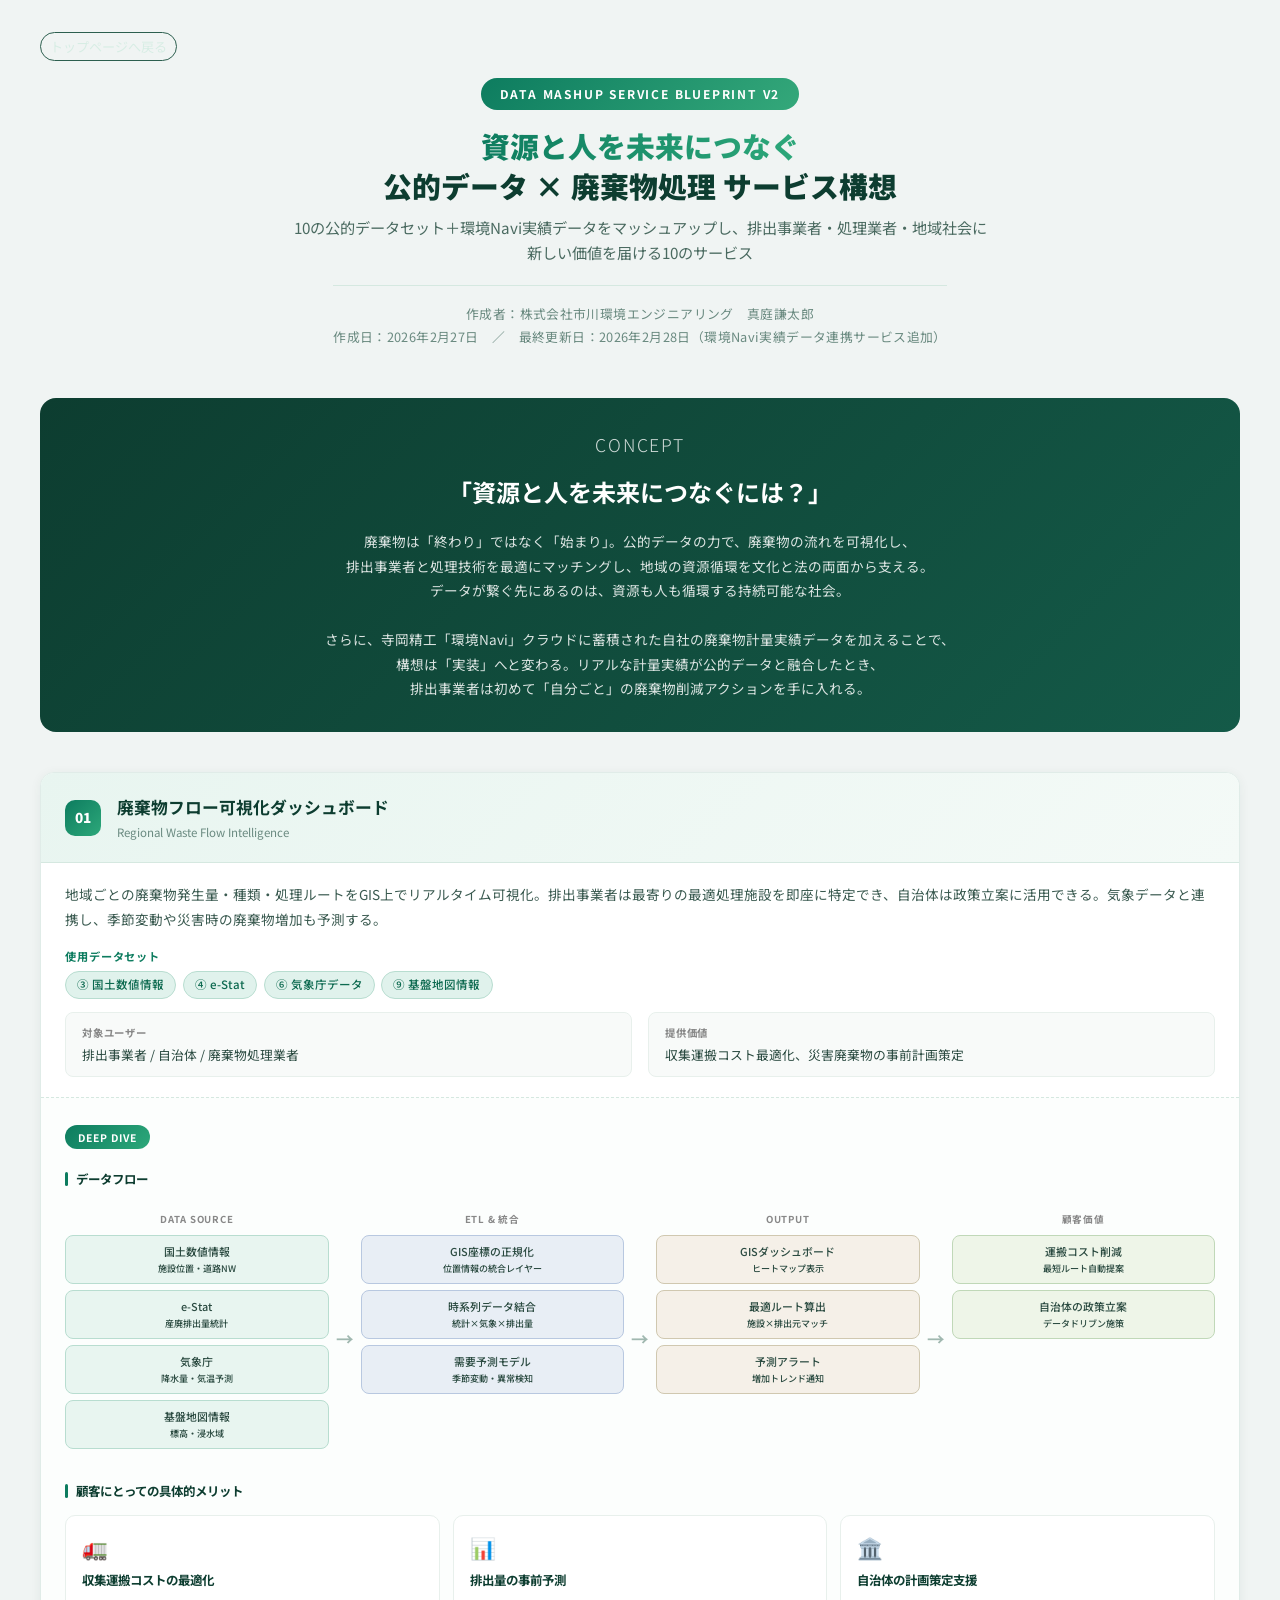
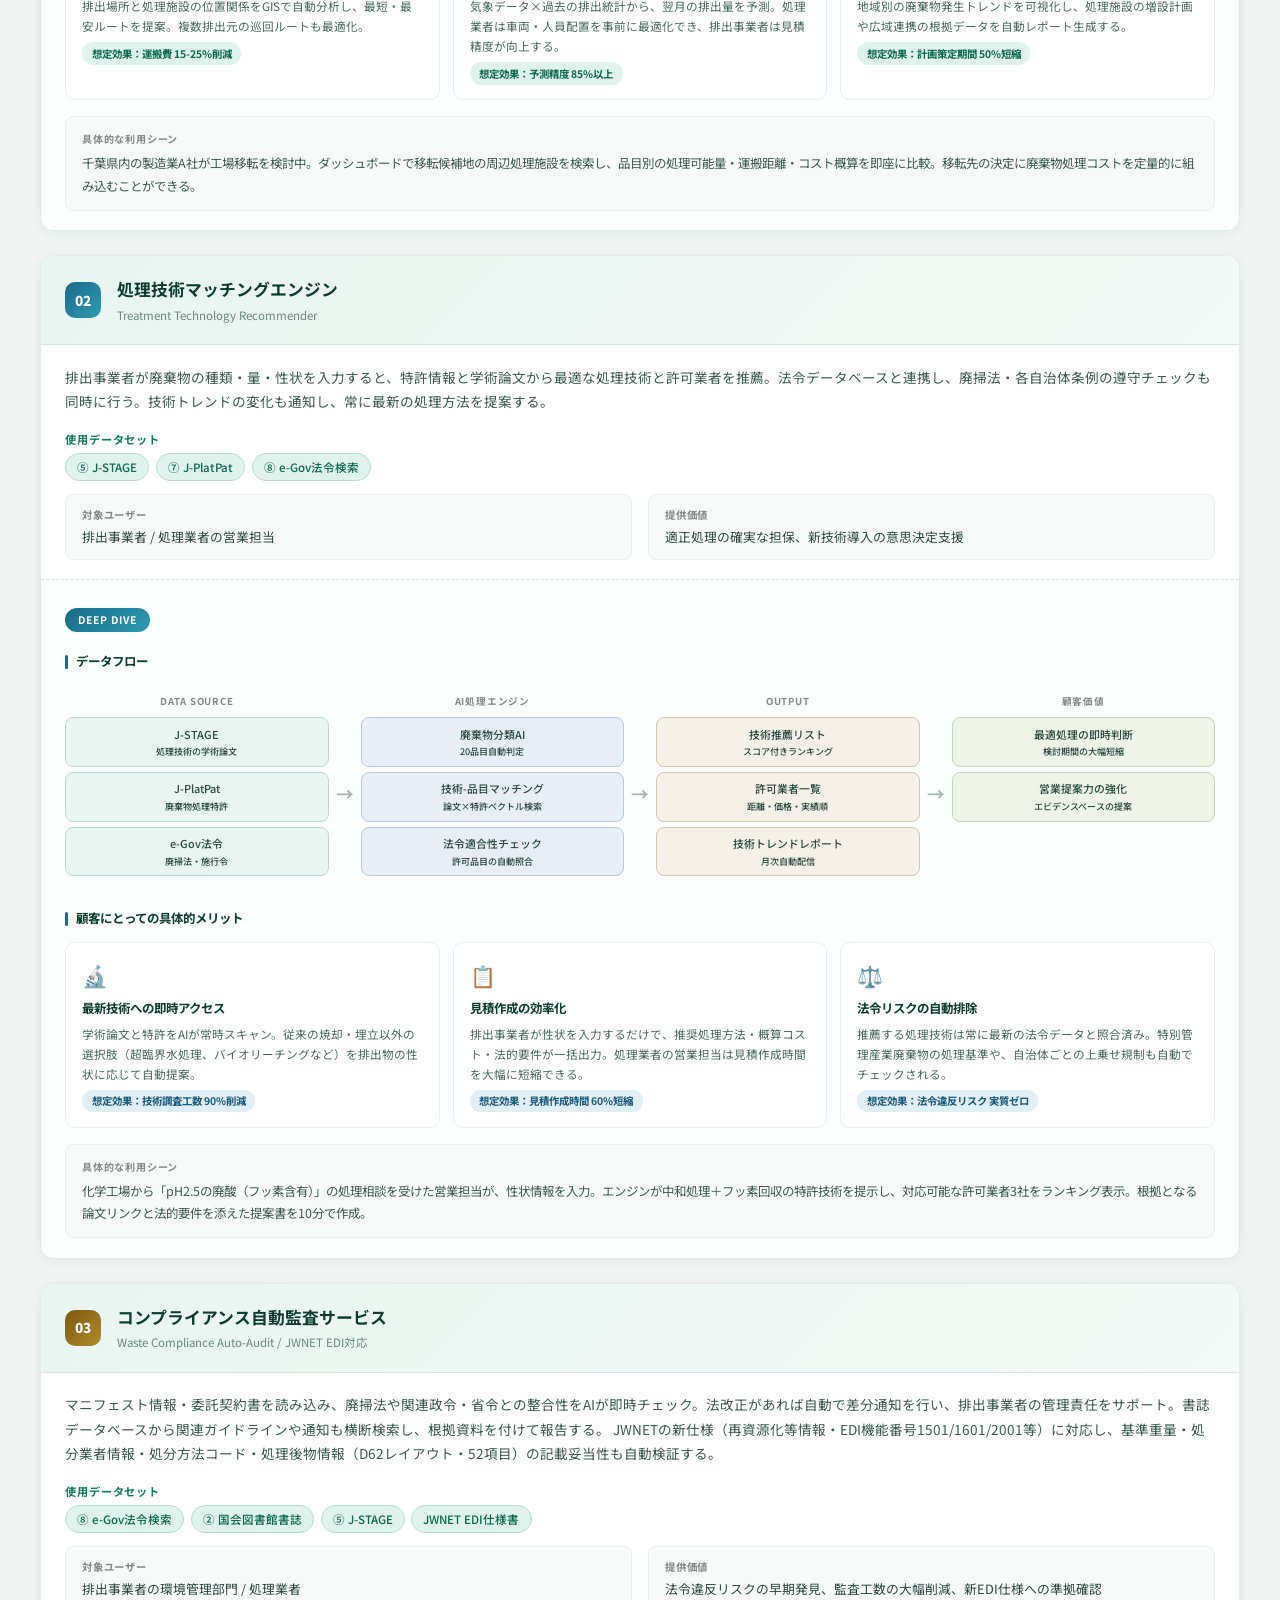
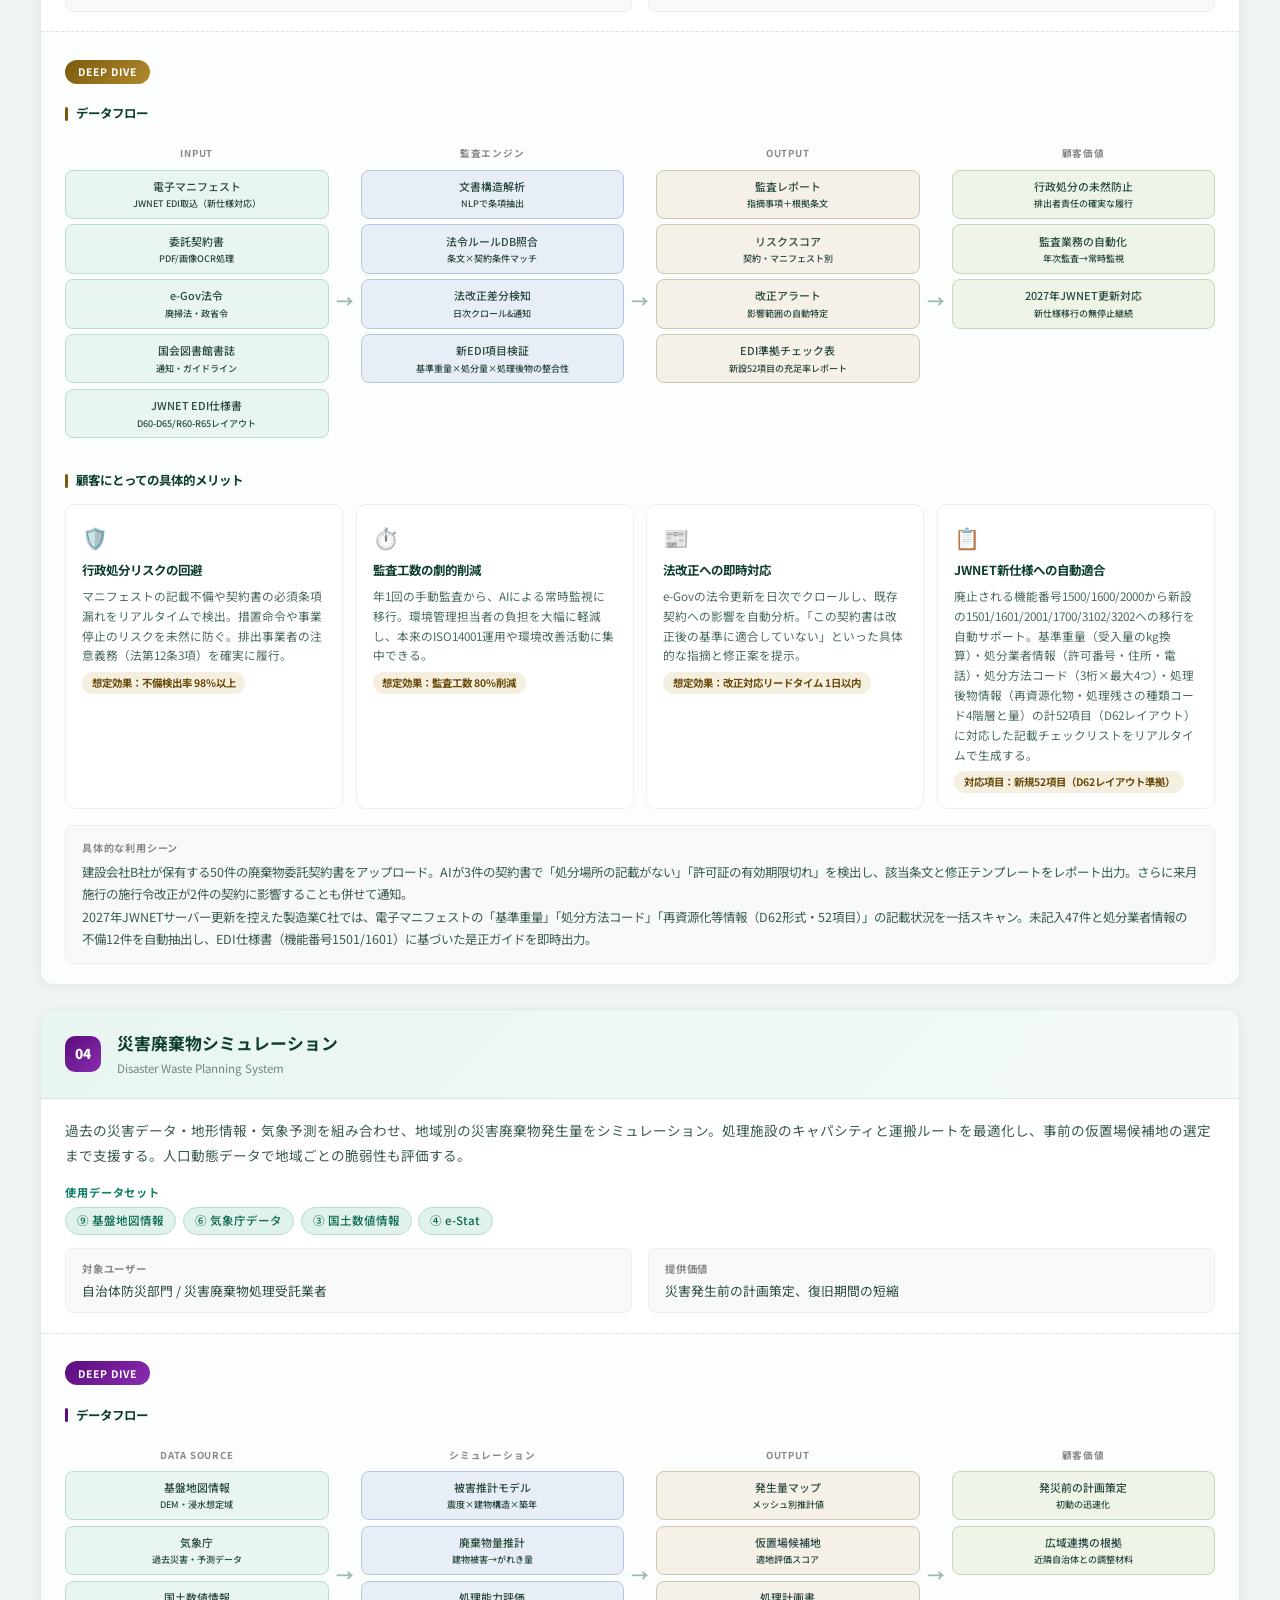
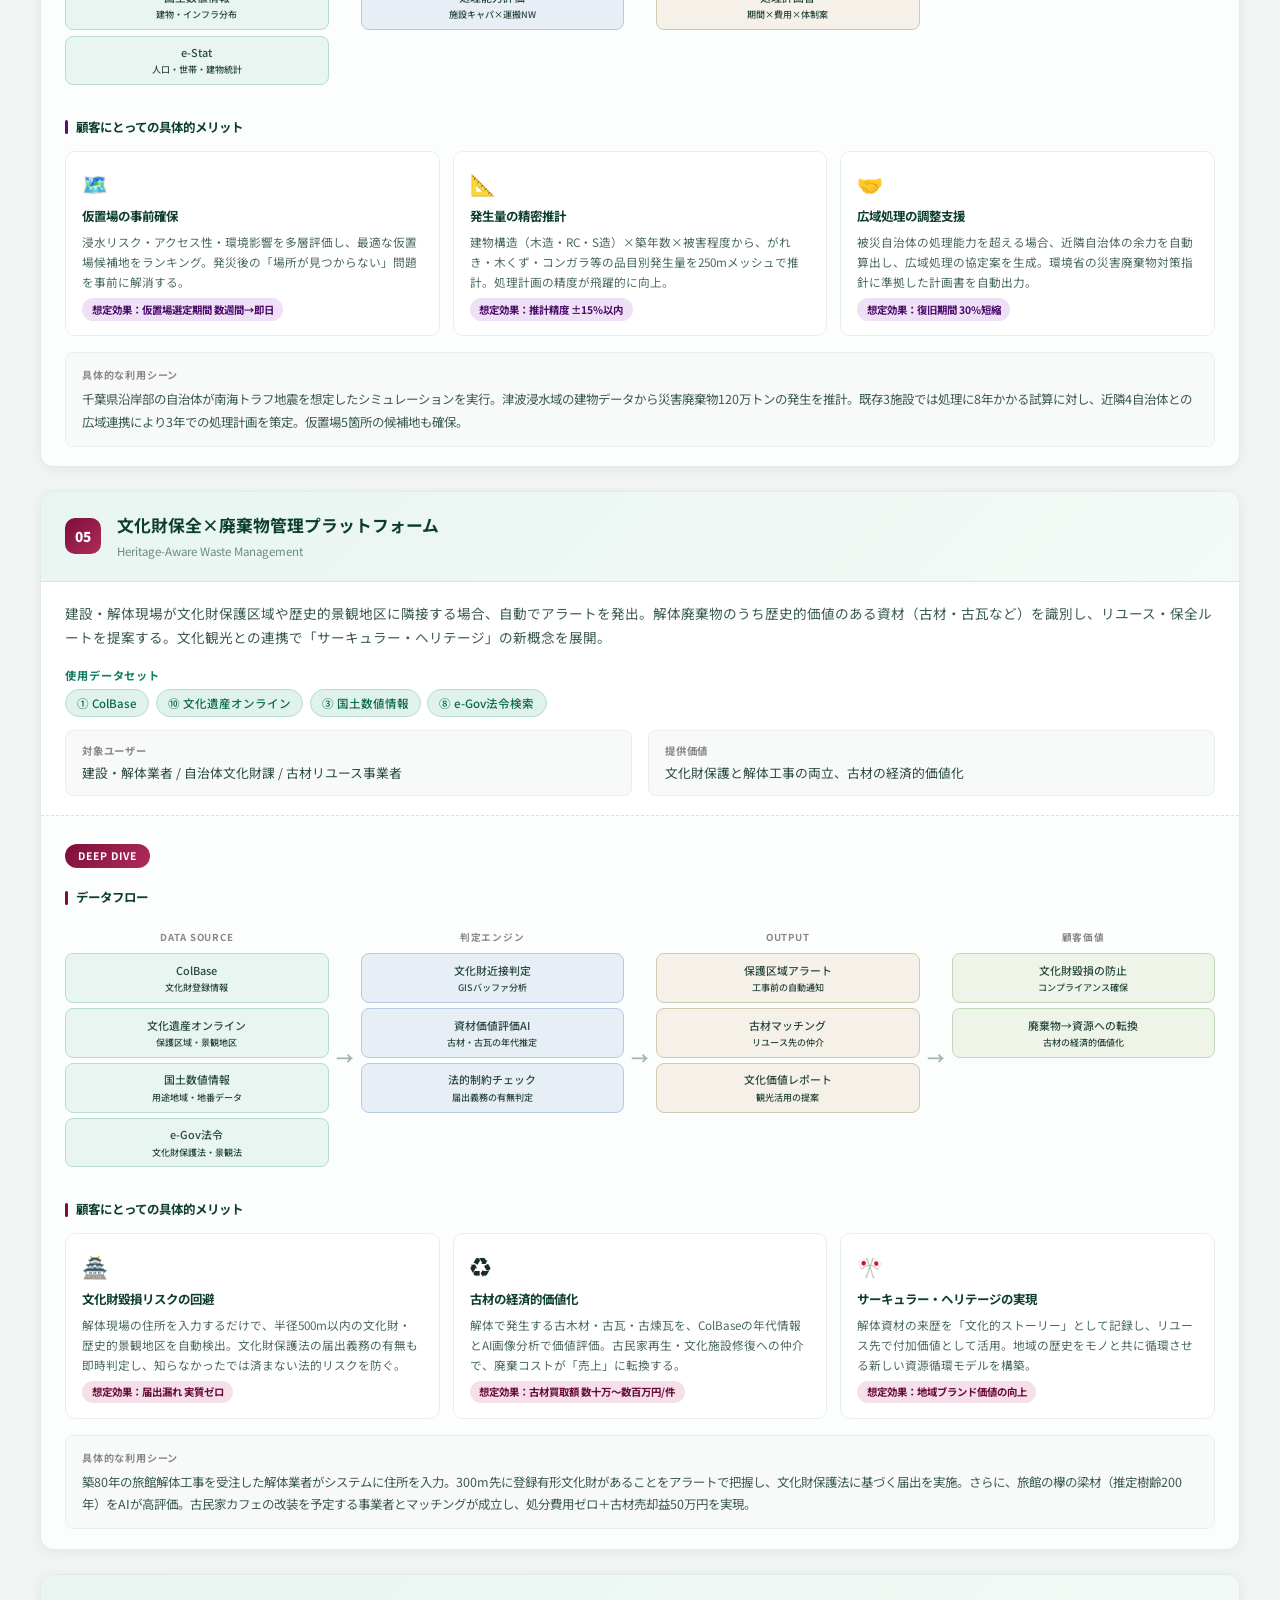
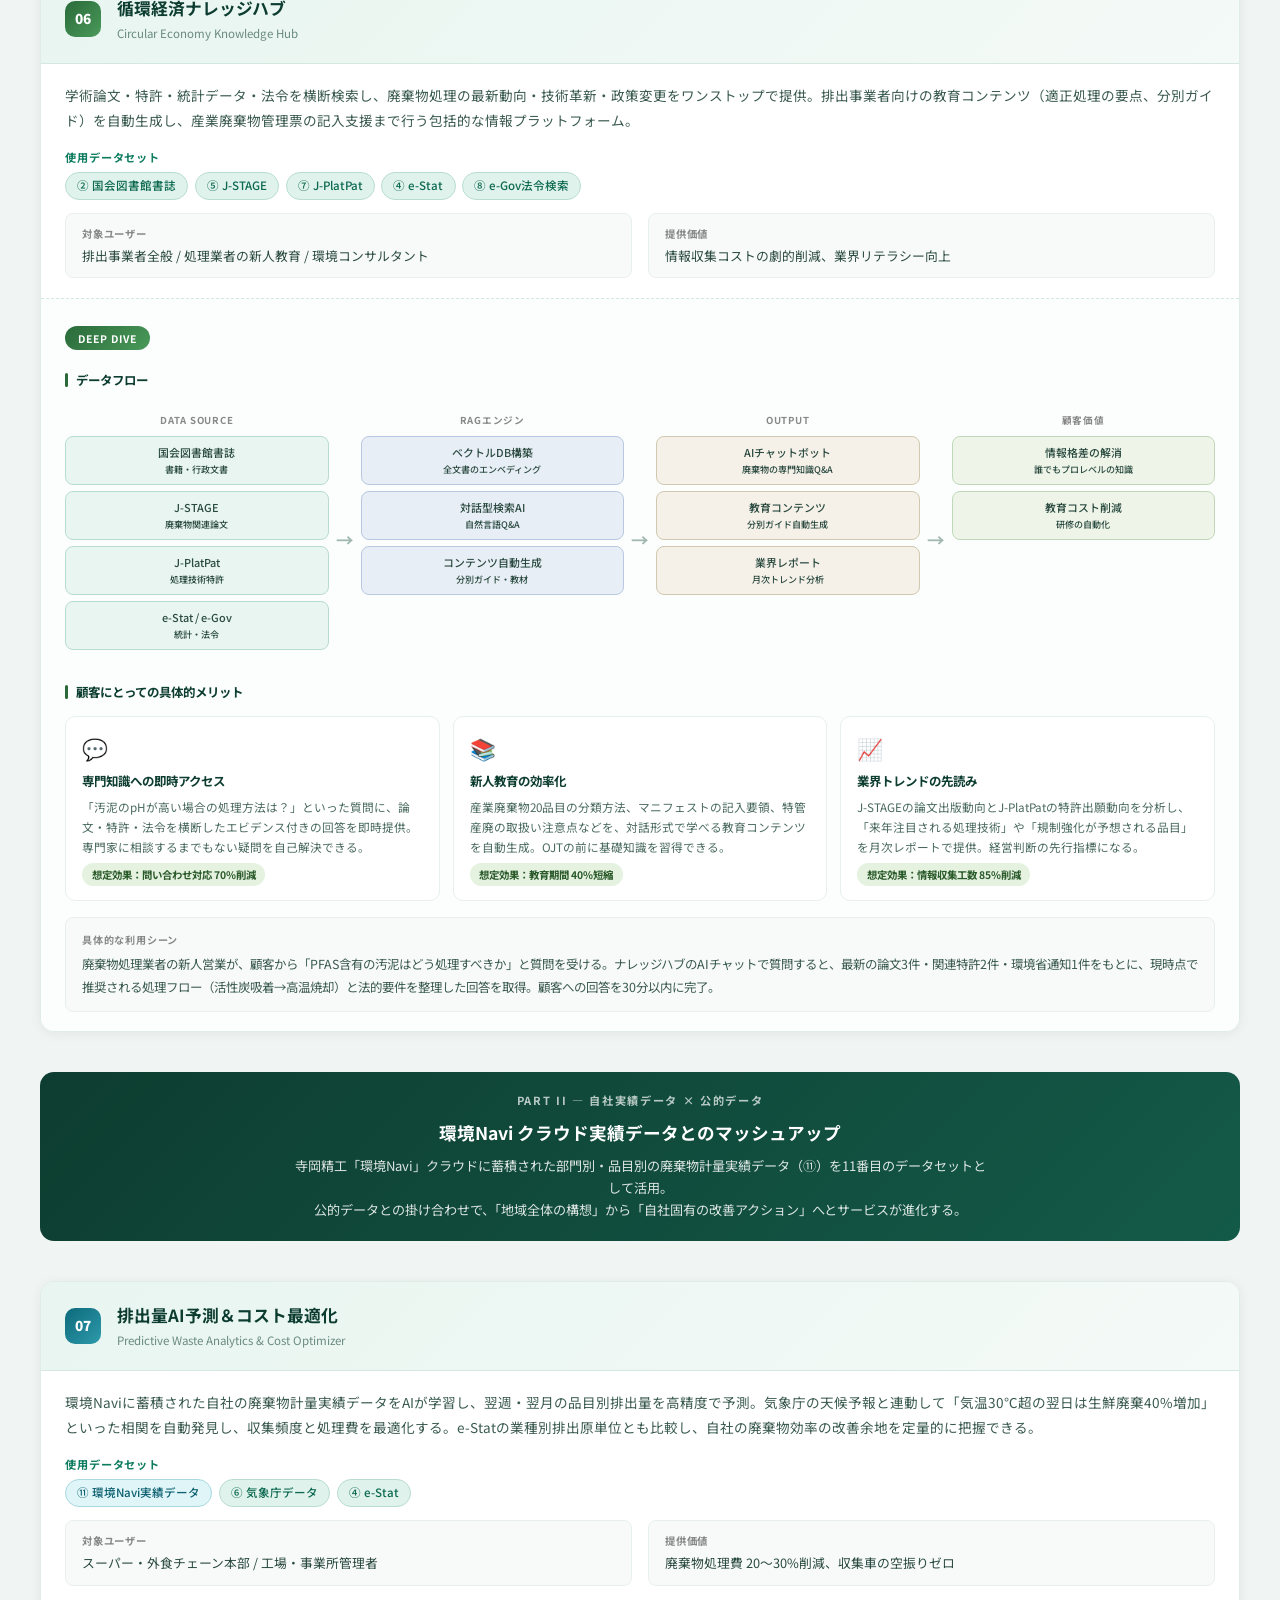
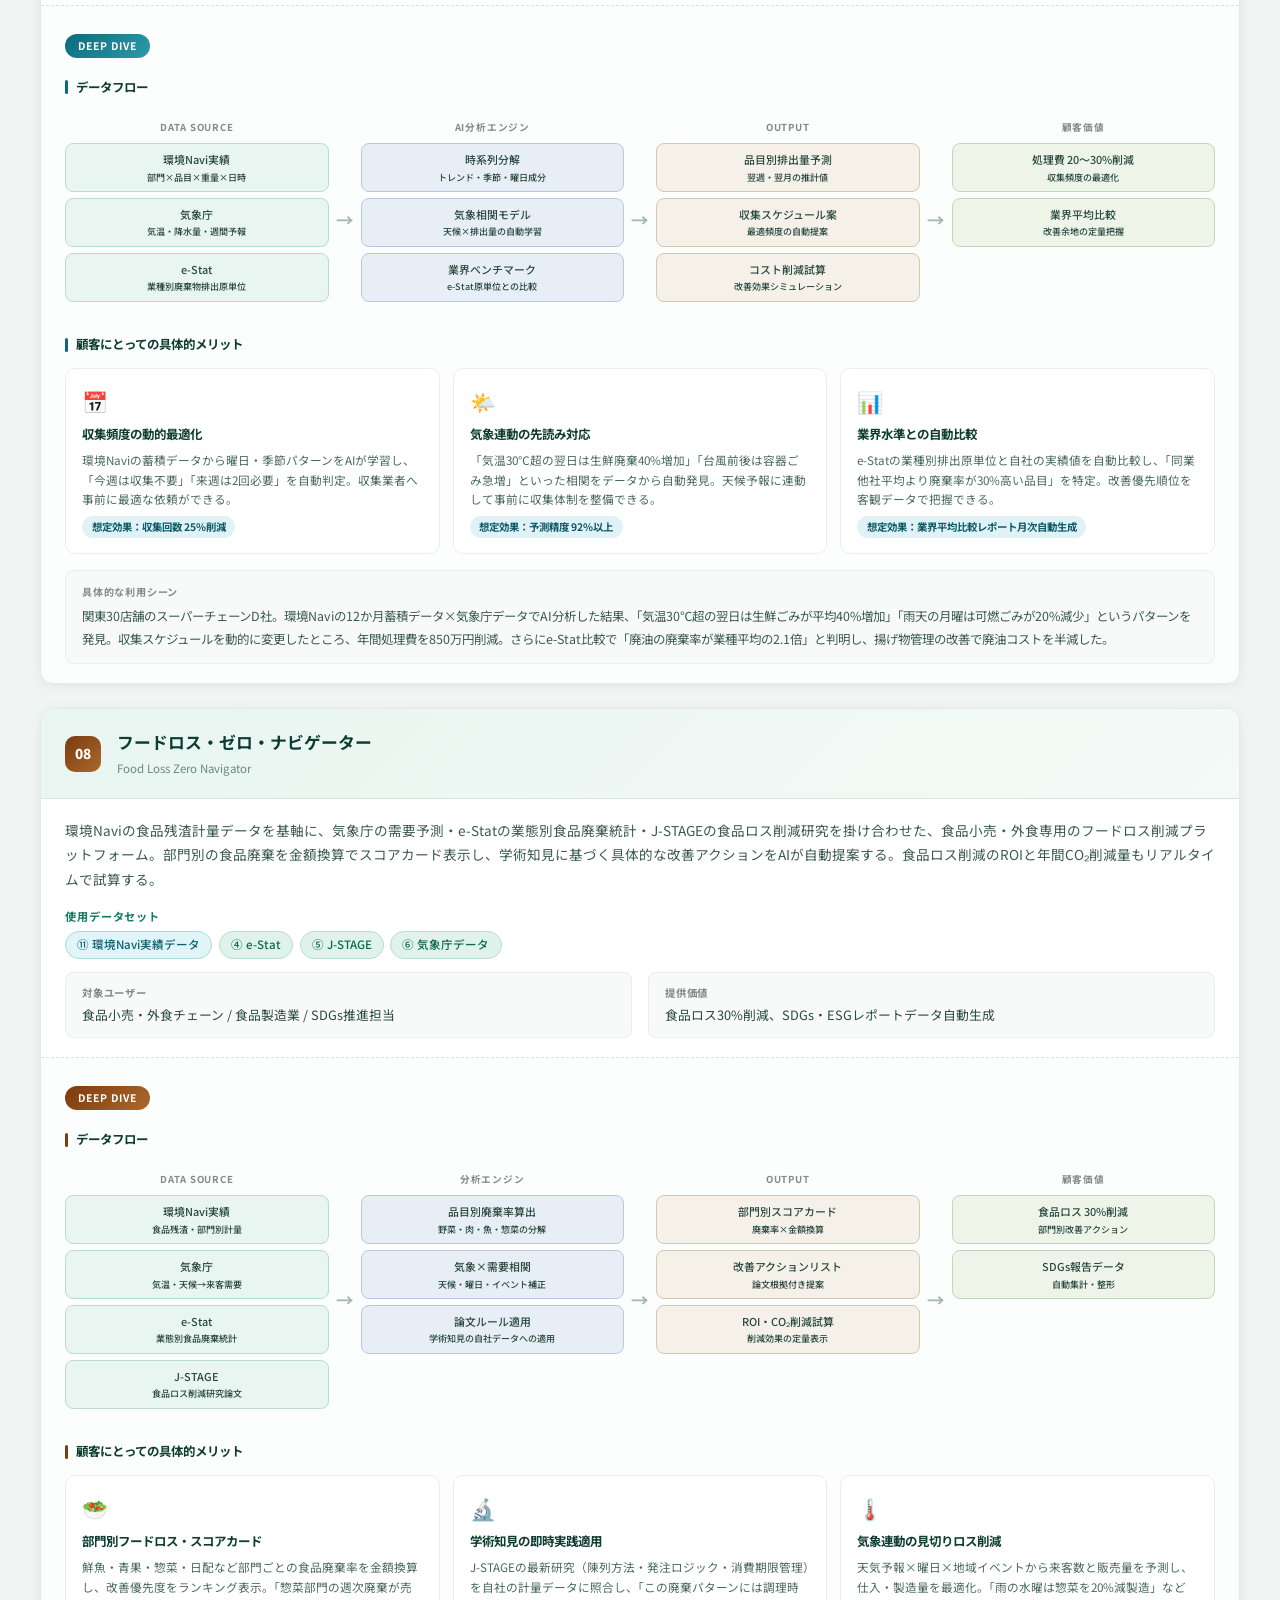
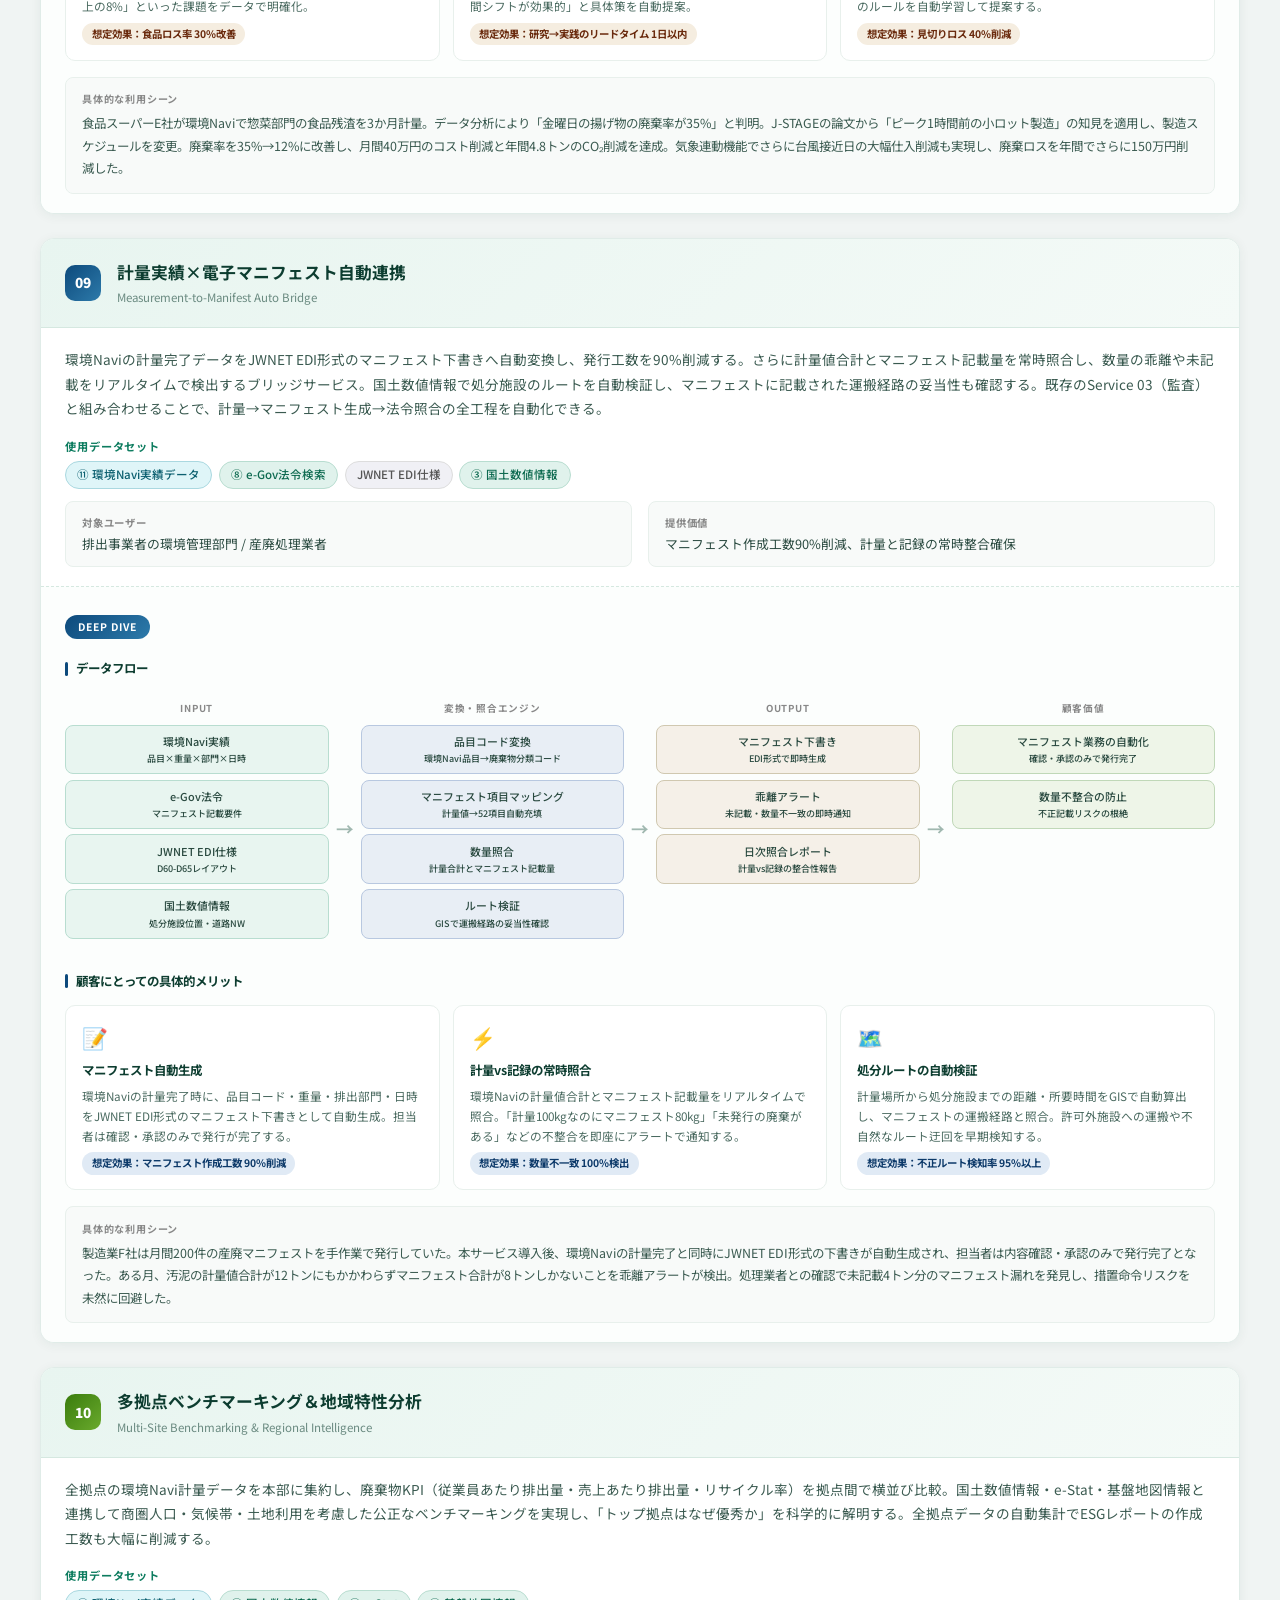
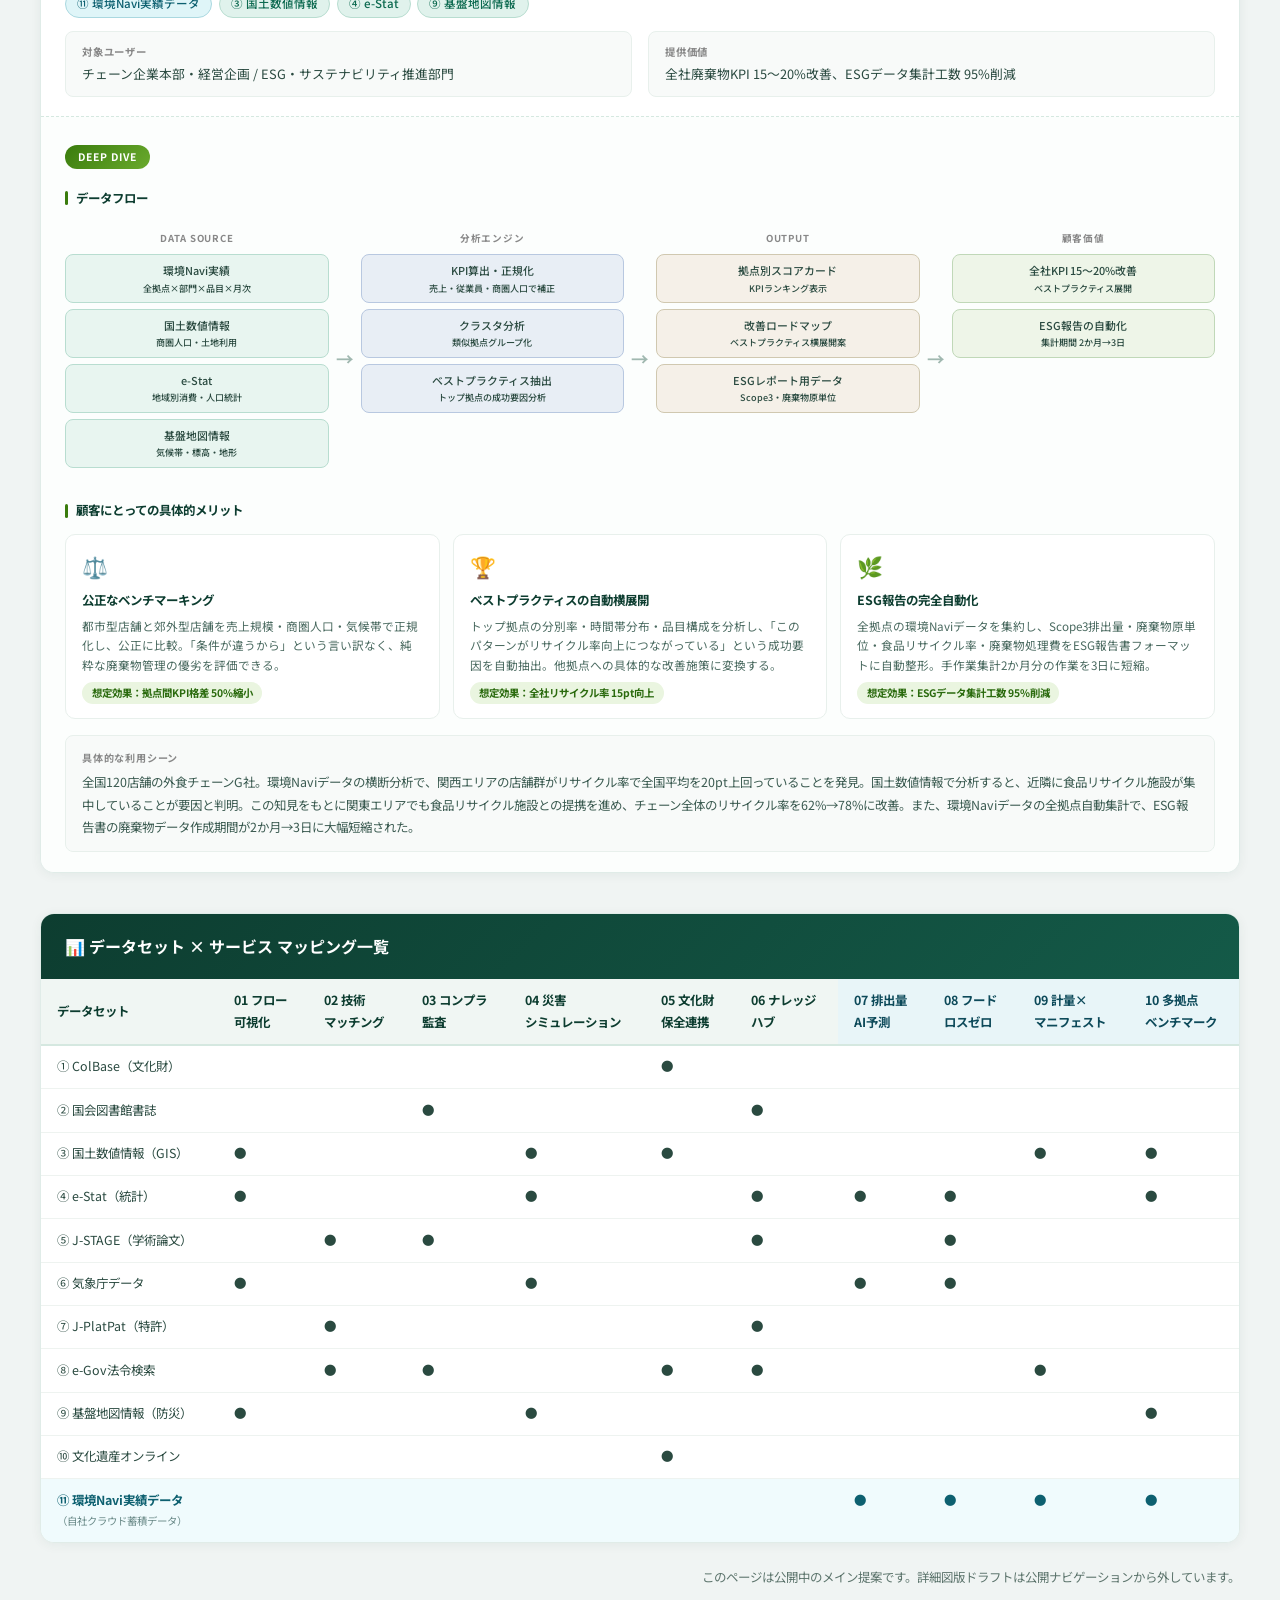
==== commit 15c320a6: "Improve landing structure and add update history entry" ====
--- a/mashup_concept_v2.html
+++ b/mashup_concept_v2.html
@@ -4,6 +4,9 @@
 <meta charset="UTF-8">
 <meta name="viewport" content="width=device-width, initial-scale=1.0">
 <title>資源と人を未来につなぐ — データマッシュアップ構想 v2</title>
+<meta name="description" content="公的データと廃棄物処理を接続する10のサービス構想。真庭謙太郎によるサステナビリティ提案のメインページ。">
+<link rel="icon" href="kenaro_favicon_final.ico" type="image/x-icon">
+<link rel="stylesheet" href="assets/css/style.css">
 <style>
   @import url('https://fonts.googleapis.com/css2?family=Noto+Sans+JP:wght@300;400;500;700;900&display=swap');
 
@@ -15,6 +18,18 @@
     color: #1a2a2a;
     padding: 2rem 1.5rem;
     line-height: 1.7;
+  }
+
+  .page-meta-nav {
+    max-width: 1200px;
+    margin: 0 auto 1.2rem;
+  }
+  .page-footer-note {
+    max-width: 1200px;
+    margin: 1.5rem auto 0;
+    font-size: 0.78rem;
+    color: #5c746c;
+    text-align: right;
   }
 
   .container {
@@ -481,11 +496,14 @@
 </style>
 </head>
 <body>
-
-<div class="container">
+<nav class="page-meta-nav" aria-label="ページナビゲーション">
+  <a class="link-home" href="index.html">トップページへ戻る</a>
+</nav>
+
+<main class="container">
 
   <!-- Header -->
-  <div class="header">
+  <header class="header">
     <div class="label">Data Mashup Service Blueprint v2</div>
     <h1><span>資源と人を未来につなぐ</span><br>公的データ × 廃棄物処理 サービス構想</h1>
     <p class="subtitle">10の公的データセット＋環境Navi実績データをマッシュアップし、排出事業者・処理業者・地域社会に新しい価値を届ける10のサービス</p>
@@ -493,7 +511,7 @@
       <p>作成者：株式会社市川環境エンジニアリング　真庭謙太郎</p>
       <p>作成日：2026年2月27日　／　最終更新日：2026年2月28日（環境Navi実績データ連携サービス追加）</p>
     </div>
-  </div>
+  </header>
 
   <!-- Vision -->
   <div class="vision">
@@ -1721,7 +1739,10 @@
     </table>
   </div>
 
-</div>
+</main>
+<footer class="page-footer-note">
+  <p>このページは公開中のメイン提案です。詳細図版ドラフトは公開ナビゲーションから外しています。</p>
+</footer>
 
 </body>
 </html>
--- a/assets/css/style.css
+++ b/assets/css/style.css
@@ -0,0 +1,214 @@
+:root {
+  --bg: #0f0f0f;
+  --bg-soft: #151515;
+  --text: #e8e8e8;
+  --muted: #9b9b9b;
+  --line: #2b2b2b;
+  --line-strong: #3f3f3f;
+  --accent: #6fd0ad;
+  --card-radius: 10px;
+  --content-max: 960px;
+}
+
+* {
+  box-sizing: border-box;
+}
+
+body {
+  margin: 0;
+  font-family: "Segoe UI", "Hiragino Sans", "Yu Gothic", sans-serif;
+  color: var(--text);
+  background: radial-gradient(circle at 20% 0%, #1a1a1a 0%, var(--bg) 52%);
+  line-height: 1.6;
+}
+
+img {
+  max-width: 100%;
+  height: auto;
+}
+
+a {
+  color: inherit;
+}
+
+.site-shell {
+  width: min(var(--content-max), calc(100% - 2rem));
+  margin: 0 auto;
+}
+
+.site-header {
+  padding: 1rem 0;
+  border-bottom: 1px solid var(--line);
+}
+
+.site-header-inner {
+  display: flex;
+  justify-content: space-between;
+  align-items: center;
+  gap: 0.75rem;
+}
+
+.brand {
+  display: inline-flex;
+  align-items: center;
+  gap: 0.6rem;
+  text-decoration: none;
+}
+
+.brand-icon {
+  width: 32px;
+  height: 32px;
+  border-radius: 50%;
+}
+
+.brand-name {
+  font-size: 0.92rem;
+  letter-spacing: 0.1em;
+  text-transform: uppercase;
+  color: #fff;
+}
+
+.brand-sub {
+  font-size: 0.74rem;
+  color: var(--muted);
+}
+
+.home-main {
+  padding: 2.6rem 0 2.8rem;
+}
+
+.hero {
+  margin-bottom: 2.1rem;
+}
+
+.hero h1 {
+  margin: 0 0 0.9rem;
+  font-size: clamp(1.65rem, 3vw, 2.3rem);
+  line-height: 1.3;
+  letter-spacing: 0.03em;
+}
+
+.hero p {
+  margin: 0;
+  color: #c7c7c7;
+  max-width: 72ch;
+}
+
+.hero-badges {
+  margin-top: 1rem;
+  display: flex;
+  flex-wrap: wrap;
+  gap: 0.5rem;
+}
+
+.badge {
+  display: inline-block;
+  padding: 0.23rem 0.6rem;
+  border: 1px solid var(--line-strong);
+  border-radius: 999px;
+  font-size: 0.72rem;
+  color: #cfcfcf;
+}
+
+.section-title {
+  margin: 0 0 0.8rem;
+  font-size: 0.78rem;
+  letter-spacing: 0.12em;
+  color: #777;
+  text-transform: uppercase;
+}
+
+.card-grid {
+  display: grid;
+  gap: 0.85rem;
+}
+
+.card-link {
+  display: block;
+  border: 1px solid var(--line);
+  border-radius: var(--card-radius);
+  background: rgba(19, 19, 19, 0.75);
+  padding: 1rem 1.15rem;
+  text-decoration: none;
+  transition: border-color 0.2s ease, background-color 0.2s ease;
+}
+
+.card-link:hover,
+.card-link:focus-visible {
+  border-color: #5a5a5a;
+  background: #1a1a1a;
+}
+
+.card-link h3 {
+  margin: 0 0 0.28rem;
+  font-size: 1.02rem;
+  color: #fff;
+}
+
+.card-link p {
+  margin: 0;
+  font-size: 0.88rem;
+  color: #b4b4b4;
+}
+
+.card-meta {
+  margin-top: 0.56rem;
+  font-size: 0.73rem;
+  color: #7e7e7e;
+}
+
+.callout {
+  margin-top: 1.5rem;
+  border: 1px dashed var(--line-strong);
+  border-radius: var(--card-radius);
+  background: rgba(21, 21, 21, 0.85);
+  padding: 1rem 1.15rem;
+}
+
+.callout p {
+  margin: 0;
+  color: #b7b7b7;
+  font-size: 0.85rem;
+}
+
+.history {
+  margin-top: 1.8rem;
+}
+
+.history-list {
+  margin: 0;
+  padding-left: 1.1rem;
+  color: #a6a6a6;
+  font-size: 0.84rem;
+}
+
+.history-list li + li {
+  margin-top: 0.5rem;
+}
+
+.page-footer {
+  border-top: 1px solid var(--line);
+  padding: 1.2rem 0 1.6rem;
+  color: #787878;
+  font-size: 0.76rem;
+}
+
+.link-home {
+  text-decoration: none;
+  color: #d7ede4;
+  font-size: 0.82rem;
+  border: 1px solid #2d5f4f;
+  padding: 0.28rem 0.55rem;
+  border-radius: 999px;
+}
+
+@media (max-width: 700px) {
+  .site-header-inner {
+    flex-direction: column;
+    align-items: flex-start;
+  }
+
+  .home-main {
+    padding-top: 2rem;
+  }
+}
